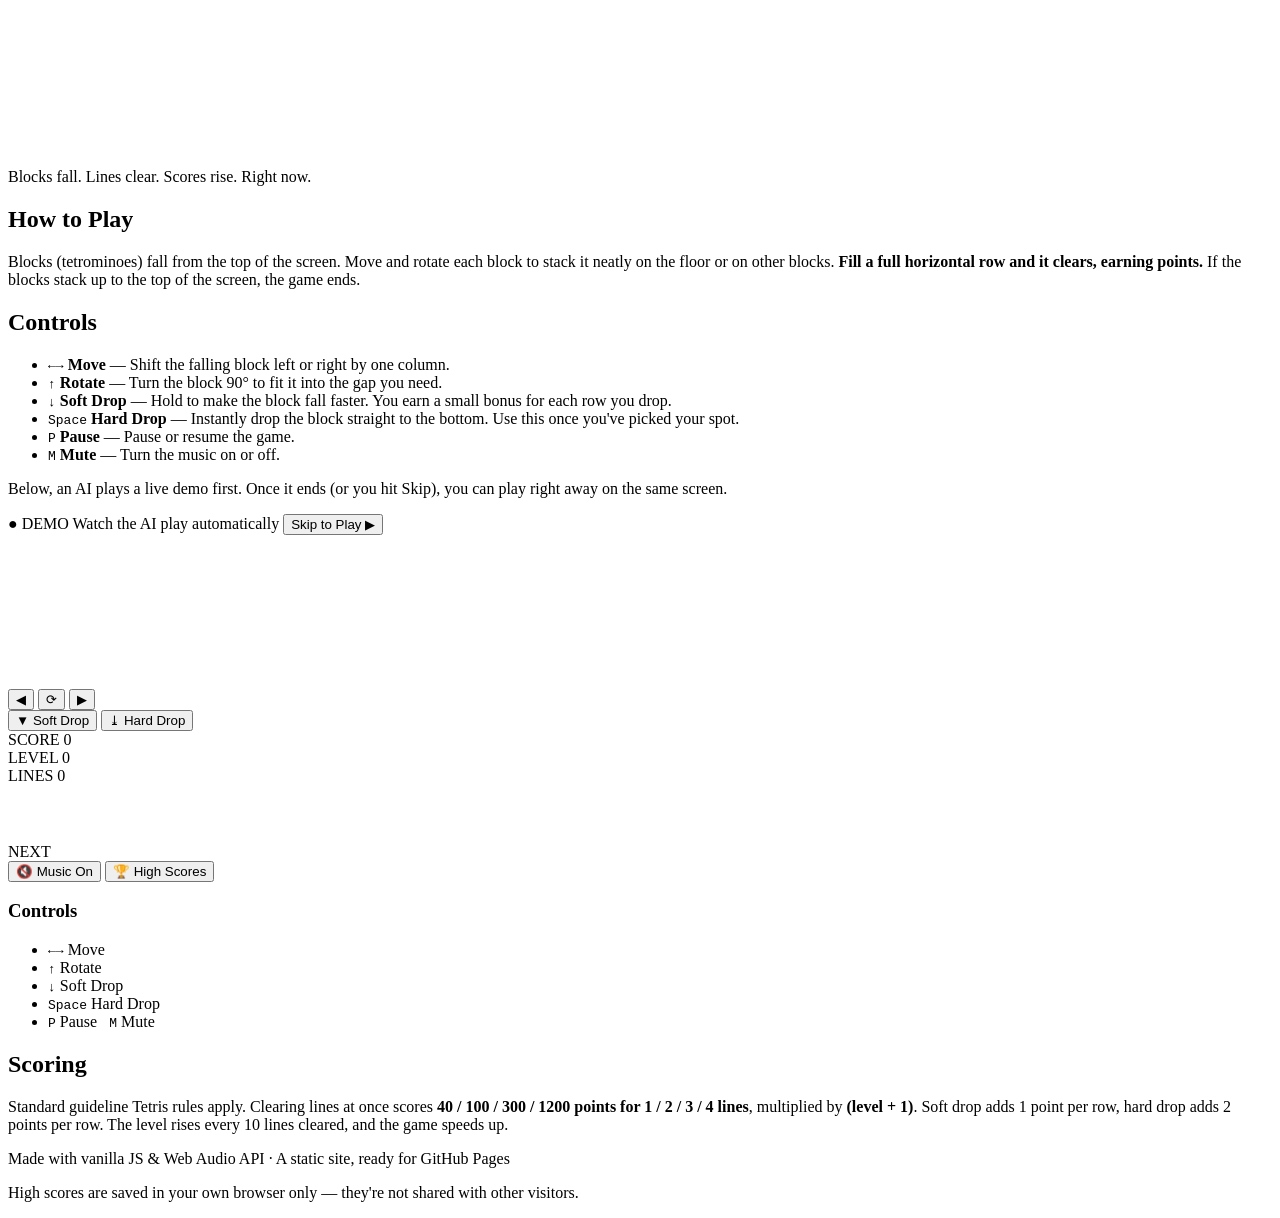
==== index.html @ 3aa7dacf "Add files via upload" ====
<!DOCTYPE html>
<html lang="en">
<head>
<meta charset="UTF-8">
<meta name="viewport" content="width=device-width, initial-scale=1.0">
<title>TETRIX — Play Tetris Instantly in Your Browser</title>
<meta name="description" content="A web Tetris game. Watch the AI demo, then play instantly.">
<link rel="preconnect" href="https://fonts.googleapis.com">
<link rel="preconnect" href="https://fonts.gstatic.com" crossorigin>
<link href="https://fonts.googleapis.com/css2?family=Press+Start+2P&family=Space+Mono:wght@400;700&display=swap" rel="stylesheet">
<link rel="stylesheet" href="css/style.css">
</head>
<body>
<div class="scanlines" aria-hidden="true"></div>

<header class="hero">
  <canvas id="logo-canvas" width="640" height="140" aria-label="TETRIX logo"></canvas>
  <p class="hero-tag">Blocks fall. Lines clear. Scores rise. Right now.</p>
</header>

<main>
  <section class="howto-section">
    <h2>How to Play</h2>
    <p>Blocks (tetrominoes) fall from the top of the screen. Move and rotate each
      block to stack it neatly on the floor or on other blocks. <strong>Fill a full
      horizontal row and it clears, earning points.</strong> If the blocks stack up
      to the top of the screen, the game ends.</p>

    <h2>Controls</h2>
    <ul class="howto-list">
      <li><kbd>←</kbd><kbd>→</kbd> <strong>Move</strong> — Shift the falling block
        left or right by one column.</li>
      <li><kbd>↑</kbd> <strong>Rotate</strong> — Turn the block 90° to fit it into
        the gap you need.</li>
      <li><kbd>↓</kbd> <strong>Soft Drop</strong> — Hold to make the block fall
        faster. You earn a small bonus for each row you drop.</li>
      <li><kbd>Space</kbd> <strong>Hard Drop</strong> — Instantly drop the block
        straight to the bottom. Use this once you've picked your spot.</li>
      <li><kbd>P</kbd> <strong>Pause</strong> — Pause or resume the game.</li>
      <li><kbd>M</kbd> <strong>Mute</strong> — Turn the music on or off.</li>
    </ul>
    <p class="howto-note">Below, an AI plays a live demo first. Once it ends
      (or you hit Skip), you can play right away on the same screen.</p>
  </section>

  <section class="stage-section">
    <div class="stage-frame">
      <div class="stage-topbar">
        <span id="stage-badge" class="badge">● DEMO</span>
        <span id="stage-caption" class="caption">Watch the AI play automatically</span>
        <button id="skip-demo-btn" class="ghost-btn">Skip to Play ▶</button>
      </div>

      <div class="stage-body">
        <div class="canvas-wrap">
          <canvas id="stage-canvas"></canvas>
          <div id="stage-overlay" class="stage-overlay" hidden></div>
        </div>

        <div class="touch-controls" id="touch-controls">
          <div class="touch-row">
            <button class="touch-btn" data-action="left" aria-label="Move left">◀</button>
            <button class="touch-btn" data-action="rotate" aria-label="Rotate">⟳</button>
            <button class="touch-btn" data-action="right" aria-label="Move right">▶</button>
          </div>
          <div class="touch-row">
            <button class="touch-btn wide" data-action="softdrop" aria-label="Soft drop">▼ Soft Drop</button>
            <button class="touch-btn wide" data-action="harddrop" aria-label="Hard drop">⤓ Hard Drop</button>
          </div>
        </div>

        <aside class="sidebar">
          <div class="stat-box">
            <span class="stat-label">SCORE</span>
            <span id="stat-score" class="stat-value">0</span>
          </div>
          <div class="stat-row">
            <div class="stat-box small">
              <span class="stat-label">LEVEL</span>
              <span id="stat-level" class="stat-value">0</span>
            </div>
            <div class="stat-box small">
              <span class="stat-label">LINES</span>
              <span id="stat-lines" class="stat-value">0</span>
            </div>
          </div>
          <div class="stat-box">
            <span class="stat-label">NEXT</span>
            <canvas id="next-canvas" width="96" height="72"></canvas>
          </div>

          <button id="bgm-toggle-btn" class="ghost-btn full">🔇 Music On</button>
          <button id="leaderboard-btn" class="ghost-btn full">🏆 High Scores</button>

          <div class="controls-guide">
            <h3>Controls</h3>
            <ul>
              <li><kbd>←</kbd><kbd>→</kbd> Move</li>
              <li><kbd>↑</kbd> Rotate</li>
              <li><kbd>↓</kbd> Soft Drop</li>
              <li><kbd>Space</kbd> Hard Drop</li>
              <li><kbd>P</kbd> Pause &nbsp; <kbd>M</kbd> Mute</li>
            </ul>
          </div>
        </aside>
      </div>

      <div id="demo-progress-track" class="progress-track">
        <div id="demo-progress-fill" class="progress-fill"></div>
      </div>
    </div>
  </section>

  <section class="about-section">
    <h2>Scoring</h2>
    <p>Standard guideline Tetris rules apply. Clearing lines at once scores
      <strong>40 / 100 / 300 / 1200 points for 1 / 2 / 3 / 4 lines</strong>,
      multiplied by <strong>(level + 1)</strong>. Soft drop adds 1 point per row,
      hard drop adds 2 points per row. The level rises every 10 lines cleared,
      and the game speeds up.</p>
  </section>
</main>

<footer>
  <p>Made with vanilla JS &amp; Web Audio API · A static site, ready for GitHub Pages</p>
  <p class="footer-note">High scores are saved in your own browser only — they're not shared with other visitors.</p>
</footer>

<div id="modal-backdrop" class="modal-backdrop" hidden>
  <div id="modal-box" class="modal-box"></div>
</div>

<script src="js/engine.js"></script>
<script src="js/render.js"></script>
<script src="js/audio.js"></script>
<script src="js/bot.js"></script>
<script src="js/leaderboard.js"></script>
<script src="js/main.js"></script>
</body>
</html>
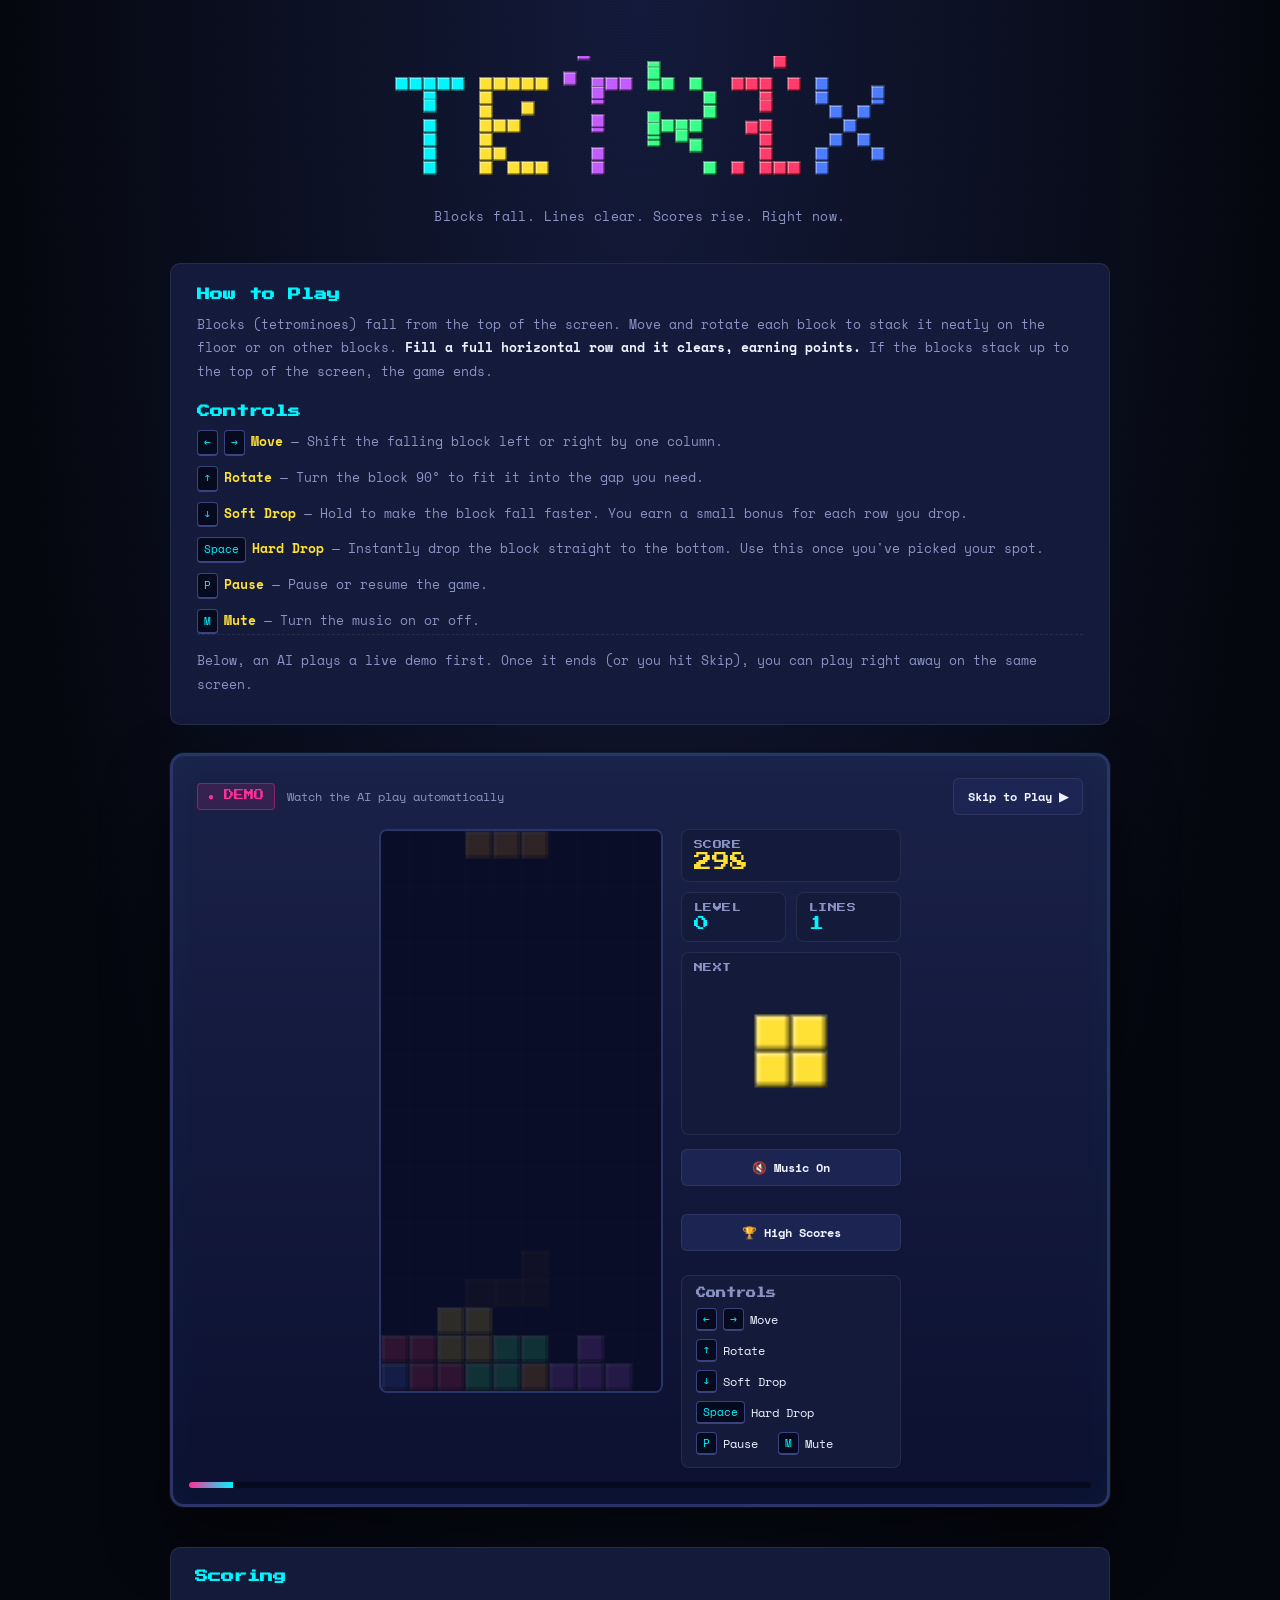
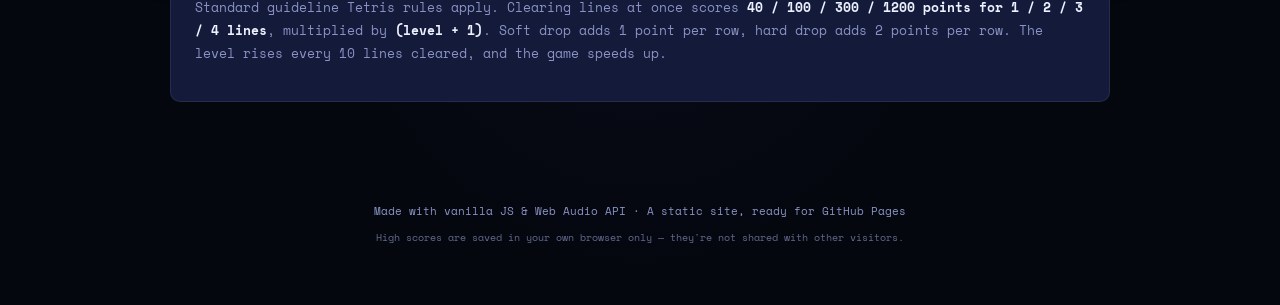
==== commit 2fdfb941: "Add files via upload" ====
--- a/index.html
+++ b/index.html
@@ -8,7 +8,423 @@
 <link rel="preconnect" href="https://fonts.googleapis.com">
 <link rel="preconnect" href="https://fonts.gstatic.com" crossorigin>
 <link href="https://fonts.googleapis.com/css2?family=Press+Start+2P&family=Space+Mono:wght@400;700&display=swap" rel="stylesheet">
-<link rel="stylesheet" href="css/style.css">
+<style>
+:root {
+  --bg-deep: #0a0e27;
+  --bg-panel: #131a3a;
+  --bg-panel-light: #1c2452;
+  --accent-cyan: #00f5ff;
+  --accent-magenta: #ff2e97;
+  --accent-yellow: #ffe135;
+  --text-main: #eef2ff;
+  --text-dim: #8a93c4;
+  --border-soft: rgba(255, 255, 255, 0.08);
+  --font-display: 'Press Start 2P', monospace;
+  --font-mono: 'Space Mono', monospace;
+}
+
+* { box-sizing: border-box; }
+
+html, body {
+  margin: 0;
+  padding: 0;
+  background: radial-gradient(ellipse at top, #131a3a 0%, #05070f 70%);
+  color: var(--text-main);
+  font-family: var(--font-mono);
+  min-height: 100vh;
+}
+
+@media (prefers-reduced-motion: reduce) {
+  * { animation-duration: 0.01ms !important; transition-duration: 0.01ms !important; }
+}
+
+/* CRT 스캔라인 오버레이 (신호 요소) */
+.scanlines {
+  position: fixed;
+  inset: 0;
+  pointer-events: none;
+  z-index: 999;
+  background: repeating-linear-gradient(
+    to bottom,
+    rgba(255, 255, 255, 0.025) 0px,
+    rgba(255, 255, 255, 0.025) 1px,
+    transparent 1px,
+    transparent 3px
+  );
+  mix-blend-mode: overlay;
+}
+
+.hero {
+  text-align: center;
+  padding: 56px 20px 24px;
+}
+
+#logo-canvas {
+  width: 100%;
+  max-width: 640px;
+  height: auto;
+  image-rendering: pixelated;
+}
+
+.hero-tag {
+  color: var(--text-dim);
+  font-size: 13px;
+  letter-spacing: 0.03em;
+  margin-top: 4px;
+}
+
+main {
+  max-width: 980px;
+  margin: 0 auto;
+  padding: 0 20px 60px;
+}
+
+.stage-frame {
+  background: linear-gradient(180deg, #1a2148, #0c1130);
+  border: 3px solid #2a3468;
+  border-radius: 14px;
+  padding: 16px;
+  box-shadow: 0 0 0 1px rgba(0, 245, 255, 0.06), 0 30px 60px rgba(0, 0, 0, 0.5), inset 0 0 40px rgba(0, 245, 255, 0.03);
+}
+
+.stage-topbar {
+  display: flex;
+  align-items: center;
+  gap: 12px;
+  flex-wrap: wrap;
+  padding: 6px 8px 14px;
+}
+
+.badge {
+  font-family: var(--font-display);
+  font-size: 10px;
+  color: var(--accent-magenta);
+  background: rgba(255, 46, 151, 0.12);
+  border: 1px solid rgba(255, 46, 151, 0.4);
+  padding: 6px 10px;
+  border-radius: 4px;
+  animation: blink 1.4s steps(2) infinite;
+}
+.badge.live {
+  color: var(--accent-cyan);
+  background: rgba(0, 245, 255, 0.12);
+  border-color: rgba(0, 245, 255, 0.5);
+}
+@keyframes blink { 50% { opacity: 0.35; } }
+
+.caption {
+  color: var(--text-dim);
+  font-size: 12px;
+  flex: 1;
+}
+
+.ghost-btn {
+  font-family: var(--font-mono);
+  font-weight: 700;
+  font-size: 12px;
+  color: var(--text-main);
+  background: var(--bg-panel-light);
+  border: 1px solid var(--border-soft);
+  border-radius: 6px;
+  padding: 9px 14px;
+  cursor: pointer;
+  transition: transform 0.12s ease, border-color 0.12s ease, background 0.12s ease;
+}
+.ghost-btn:hover { border-color: var(--accent-cyan); background: #232c5e; }
+.ghost-btn:active { transform: scale(0.97); }
+.ghost-btn:focus-visible { outline: 2px solid var(--accent-cyan); outline-offset: 2px; }
+.ghost-btn.full { width: 100%; margin: 4px 0 14px; }
+
+.stage-body {
+  display: flex;
+  gap: 18px;
+  align-items: flex-start;
+  flex-wrap: wrap;
+  justify-content: center;
+}
+
+.canvas-wrap {
+  position: relative;
+  border-radius: 8px;
+  overflow: hidden;
+  border: 2px solid #2a3468;
+  box-shadow: inset 0 0 30px rgba(0, 0, 0, 0.6);
+  line-height: 0;
+  max-width: 100%;
+}
+
+#stage-canvas {
+  display: block;
+  image-rendering: pixelated;
+  max-width: 100%;
+  height: auto;
+}
+
+.stage-overlay {
+  position: absolute;
+  inset: 0;
+  display: flex;
+  align-items: center;
+  justify-content: center;
+  background: rgba(10, 14, 39, 0.85);
+  font-family: var(--font-display);
+}
+
+.sidebar {
+  width: 220px;
+  display: flex;
+  flex-direction: column;
+  gap: 10px;
+}
+
+.stat-box {
+  background: var(--bg-panel);
+  border: 1px solid var(--border-soft);
+  border-radius: 8px;
+  padding: 10px 12px;
+  display: flex;
+  flex-direction: column;
+  gap: 4px;
+}
+.stat-row { display: flex; gap: 10px; }
+.stat-row .stat-box.small { flex: 1; }
+
+.stat-label {
+  font-family: var(--font-display);
+  font-size: 9px;
+  color: var(--text-dim);
+  letter-spacing: 0.05em;
+}
+.stat-value {
+  font-family: var(--font-display);
+  font-size: 18px;
+  color: var(--accent-yellow);
+}
+.stat-row .stat-value { font-size: 15px; color: var(--accent-cyan); }
+
+#next-canvas { display: block; margin-top: 2px; }
+
+.controls-guide {
+  background: var(--bg-panel);
+  border: 1px solid var(--border-soft);
+  border-radius: 8px;
+  padding: 12px 14px;
+}
+.controls-guide h3 {
+  font-family: var(--font-display);
+  font-size: 10px;
+  color: var(--text-dim);
+  margin: 0 0 10px;
+}
+.controls-guide ul { list-style: none; margin: 0; padding: 0; display: flex; flex-direction: column; gap: 8px; }
+.controls-guide li { font-size: 12px; color: var(--text-main); display: flex; align-items: center; gap: 6px; }
+kbd {
+  font-family: var(--font-mono);
+  font-size: 11px;
+  background: #060a1e;
+  border: 1px solid #3a4380;
+  border-bottom-width: 2px;
+  border-radius: 4px;
+  padding: 2px 6px;
+  color: var(--accent-cyan);
+}
+
+.progress-track {
+  margin-top: 14px;
+  height: 6px;
+  background: #060a1e;
+  border-radius: 999px;
+  overflow: hidden;
+}
+.progress-fill {
+  height: 100%;
+  width: 0%;
+  background: linear-gradient(90deg, var(--accent-magenta), var(--accent-cyan));
+  transition: width 0.1s linear;
+}
+
+.howto-section {
+  margin-bottom: 28px;
+  background: var(--bg-panel);
+  border: 1px solid var(--border-soft);
+  border-radius: 10px;
+  padding: 24px 26px;
+}
+.howto-section h2 {
+  font-family: var(--font-display);
+  font-size: 13px;
+  color: var(--accent-cyan);
+  margin: 0 0 12px;
+}
+.howto-section h2:not(:first-child) { margin-top: 22px; }
+.howto-section p {
+  font-size: 13px;
+  line-height: 1.8;
+  color: var(--text-dim);
+  margin: 0 0 4px;
+}
+.howto-section strong { color: var(--text-main); }
+
+.howto-list {
+  list-style: none;
+  margin: 0;
+  padding: 0;
+  display: flex;
+  flex-direction: column;
+  gap: 10px;
+}
+.howto-list li {
+  font-size: 13px;
+  line-height: 1.7;
+  color: var(--text-dim);
+  display: flex;
+  flex-wrap: wrap;
+  align-items: baseline;
+  gap: 6px;
+}
+.howto-list kbd {
+  flex-shrink: 0;
+}
+.howto-list strong {
+  color: var(--accent-yellow);
+  margin-right: 2px;
+}
+
+.howto-note {
+  margin-top: 16px;
+  padding-top: 14px;
+  border-top: 1px dashed var(--border-soft);
+  font-size: 12px;
+}
+
+/* ---------- 모바일 터치 컨트롤 ---------- */
+.touch-controls {
+  display: none;
+  flex-direction: column;
+  gap: 10px;
+  width: 100%;
+  max-width: 340px;
+  margin-top: 4px;
+  user-select: none;
+}
+.touch-row { display: flex; gap: 10px; }
+.touch-btn {
+  flex: 1;
+  font-family: var(--font-mono);
+  font-weight: 700;
+  font-size: 20px;
+  color: var(--text-main);
+  background: var(--bg-panel-light);
+  border: 1px solid var(--border-soft);
+  border-radius: 10px;
+  padding: 16px 0;
+  touch-action: manipulation;
+  -webkit-tap-highlight-color: transparent;
+}
+.touch-btn.wide { font-size: 13px; padding: 14px 4px; }
+.touch-btn:active { background: #2c3768; border-color: var(--accent-cyan); }
+
+@media (max-width: 720px), (pointer: coarse) {
+  .touch-controls { display: flex; }
+}
+
+/* ---------- 모달 (이니셜 입력 / 순위표) ---------- */
+.modal-backdrop {
+  position: fixed;
+  inset: 0;
+  z-index: 1000;
+  background: rgba(5, 7, 15, 0.78);
+  display: flex;
+  align-items: center;
+  justify-content: center;
+  padding: 20px;
+}
+.modal-backdrop[hidden] { display: none; }
+.modal-box {
+  width: 100%;
+  max-width: 380px;
+  background: linear-gradient(180deg, #1a2148, #0c1130);
+  border: 2px solid #2a3468;
+  border-radius: 14px;
+  padding: 24px;
+  box-shadow: 0 20px 60px rgba(0, 0, 0, 0.6);
+}
+.modal-box h2 {
+  font-family: var(--font-display);
+  font-size: 14px;
+  color: var(--accent-yellow);
+  margin: 0 0 14px;
+  text-align: center;
+}
+.modal-box p { font-size: 12px; color: var(--text-dim); text-align: center; margin: 0 0 16px; }
+
+.initials-input {
+  display: block;
+  width: 140px;
+  margin: 0 auto 16px;
+  font-family: var(--font-display);
+  font-size: 28px;
+  letter-spacing: 10px;
+  text-align: center;
+  text-transform: uppercase;
+  color: var(--accent-cyan);
+  background: #060a1e;
+  border: 2px solid #3a4380;
+  border-radius: 8px;
+  padding: 10px 6px 10px 16px;
+}
+.initials-input:focus { outline: none; border-color: var(--accent-cyan); }
+
+.lb-table { display: flex; flex-direction: column; gap: 6px; margin-bottom: 6px; max-height: 320px; overflow-y: auto; }
+.lb-row {
+  display: grid;
+  grid-template-columns: 32px 50px 1fr 70px;
+  align-items: center;
+  gap: 8px;
+  padding: 7px 10px;
+  background: var(--bg-panel);
+  border-radius: 6px;
+  font-size: 12px;
+}
+.lb-row--new { outline: 2px solid var(--accent-cyan); background: rgba(0, 245, 255, 0.08); }
+.lb-rank { color: var(--text-dim); text-align: center; }
+.lb-initials { font-family: var(--font-display); font-size: 11px; color: var(--accent-yellow); }
+.lb-score { color: var(--text-main); font-weight: 700; text-align: right; }
+.lb-date { color: var(--text-dim); font-size: 10px; text-align: right; }
+.lb-empty { text-align: center; color: var(--text-dim); font-size: 12px; padding: 20px 0; }
+
+.footer-note { font-size: 10px; margin-top: 6px; opacity: 0.7; }
+
+.about-section {
+
+  margin-top: 40px;
+  background: var(--bg-panel);
+  border: 1px solid var(--border-soft);
+  border-radius: 10px;
+  padding: 22px 24px;
+}
+.about-section h2 {
+  font-family: var(--font-display);
+  font-size: 13px;
+  color: var(--accent-cyan);
+  margin-top: 0;
+}
+.about-section p { font-size: 13px; line-height: 1.8; color: var(--text-dim); }
+.about-section strong { color: var(--text-main); }
+
+footer {
+  text-align: center;
+  color: var(--text-dim);
+  font-size: 11px;
+  padding: 30px 20px 50px;
+}
+
+@media (max-width: 720px) {
+  .stage-body { flex-direction: column; align-items: center; }
+  .sidebar { width: 100%; max-width: 320px; }
+}
+
+</style>
 </head>
 <body>
 <div class="scanlines" aria-hidden="true"></div>
@@ -130,11 +546,1146 @@
   <div id="modal-box" class="modal-box"></div>
 </div>
 
-<script src="js/engine.js"></script>
-<script src="js/render.js"></script>
-<script src="js/audio.js"></script>
-<script src="js/bot.js"></script>
-<script src="js/leaderboard.js"></script>
-<script src="js/main.js"></script>
+<script>
+
+/* ---- js/engine.js ---- */
+/* =========================================================
+   TETRIX - Core Engine
+   보드/블록/회전/충돌판정/라인클리어/점수 계산을 담당하는
+   순수 로직 모듈. DOM이나 캔버스에 의존하지 않는다.
+   ========================================================= */
+
+const COLS = 10;
+const ROWS = 20;
+
+// 각 테트로미노를 4x4 격자 안에서 4가지 회전 상태로 정의
+const SHAPE_DEFS = {
+  I: ["0000,1111,0000,0000", "0010,0010,0010,0010", "0000,0000,1111,0000", "0100,0100,0100,0100"],
+  O: ["0110,0110,0000,0000", "0110,0110,0000,0000", "0110,0110,0000,0000", "0110,0110,0000,0000"],
+  T: ["0100,1110,0000,0000", "0100,0110,0100,0000", "0000,1110,0100,0000", "0100,1100,0100,0000"],
+  S: ["0110,1100,0000,0000", "0100,0110,0010,0000", "0000,0110,1100,0000", "1000,1100,0100,0000"],
+  Z: ["1100,0110,0000,0000", "0010,0110,0100,0000", "0000,1100,0110,0000", "0100,1100,1000,0000"],
+  J: ["1000,1110,0000,0000", "0110,0100,0100,0000", "0000,1110,0010,0000", "0100,0100,1100,0000"],
+  L: ["0010,1110,0000,0000", "0100,0100,0110,0000", "0000,1110,1000,0000", "1100,0100,0100,0000"]
+};
+
+const COLORS = {
+  I: "#00f5ff",
+  O: "#ffe135",
+  T: "#c15dff",
+  S: "#39ff88",
+  Z: "#ff3b6b",
+  J: "#4d7bff",
+  L: "#ff9f1c"
+};
+
+const PIECE_KEYS = Object.keys(SHAPE_DEFS);
+
+function parseShape(str) {
+  return str.split(",").map(row => row.split("").map(Number));
+}
+
+// 미리 파싱해둔 회전 테이블: SHAPES[type][rotation] -> [[x,y],...]
+const SHAPES = {};
+for (const key of PIECE_KEYS) {
+  SHAPES[key] = SHAPE_DEFS[key].map(rowStr => {
+    const grid = parseShape(rowStr);
+    const cells = [];
+    for (let y = 0; y < 4; y++) {
+      for (let x = 0; x < 4; x++) {
+        if (grid[y][x]) cells.push([x, y]);
+      }
+    }
+    return cells;
+  });
+}
+
+// 클래식 가이드라인 점수표 (레벨 보정 전 기본값)
+const LINE_SCORE = [0, 40, 100, 300, 1200];
+
+function randomBag() {
+  const bag = [...PIECE_KEYS];
+  for (let i = bag.length - 1; i > 0; i--) {
+    const j = Math.floor(Math.random() * (i + 1));
+    [bag[i], bag[j]] = [bag[j], bag[i]];
+  }
+  return bag;
+}
+
+class Piece {
+  constructor(type) {
+    this.type = type;
+    this.rotation = 0;
+    this.x = 3;
+    this.y = -1;
+  }
+  cells(rotation = this.rotation) {
+    return SHAPES[this.type][rotation];
+  }
+}
+
+class Board {
+  constructor() {
+    this.grid = Array.from({ length: ROWS }, () => Array(COLS).fill(null));
+    this.bag = randomBag();
+    this.nextBag = randomBag();
+    this.current = null;
+    this.score = 0;
+    this.lines = 0;
+    this.level = 0;
+    this.gameOver = false;
+    this.spawnNext();
+  }
+
+  takeFromBag() {
+    if (this.bag.length === 0) {
+      this.bag = this.nextBag;
+      this.nextBag = randomBag();
+    }
+    return this.bag.shift();
+  }
+
+  spawnNext() {
+    const type = this.takeFromBag();
+    this.current = new Piece(type);
+    this.peekType = this.bag[0] || this.nextBag[0];
+    if (this.collides(this.current, 0, 0, this.current.rotation)) {
+      this.gameOver = true;
+    }
+  }
+
+  collides(piece, dx, dy, rotation) {
+    const cells = piece.cells(rotation);
+    for (const [cx, cy] of cells) {
+      const x = piece.x + cx + dx;
+      const y = piece.y + cy + dy;
+      if (x < 0 || x >= COLS || y >= ROWS) return true;
+      if (y >= 0 && this.grid[y][x]) return true;
+    }
+    return false;
+  }
+
+  move(dx, dy) {
+    if (!this.current || this.gameOver) return false;
+    if (!this.collides(this.current, dx, dy, this.current.rotation)) {
+      this.current.x += dx;
+      this.current.y += dy;
+      return true;
+    }
+    return false;
+  }
+
+  rotate(dir = 1) {
+    if (!this.current || this.gameOver) return false;
+    const p = this.current;
+    const newRotation = (p.rotation + dir + 4) % 4;
+    // 간단한 wall-kick: 0, -1, 1, -2, 2 순서로 시도
+    const kicks = [0, -1, 1, -2, 2];
+    for (const k of kicks) {
+      if (!this.collides(p, k, 0, newRotation)) {
+        p.x += k;
+        p.rotation = newRotation;
+        return true;
+      }
+    }
+    return false;
+  }
+
+  hardDrop() {
+    if (!this.current || this.gameOver) return 0;
+    let dist = 0;
+    while (!this.collides(this.current, 0, 1, this.current.rotation)) {
+      this.current.y += 1;
+      dist++;
+    }
+    this.score += dist * 2; // 하드드롭 1칸당 2점 (가이드라인 규칙)
+    this.lock();
+    return dist;
+  }
+
+  softDropStep() {
+    if (this.move(0, 1)) {
+      this.score += 1; // 소프트드롭 1칸당 1점
+      return true;
+    }
+    return false;
+  }
+
+  ghostY() {
+    if (!this.current) return 0;
+    let y = this.current.y;
+    while (!this.collides(this.current, 0, y - this.current.y + 1, this.current.rotation)) {
+      y++;
+    }
+    return y;
+  }
+
+  lock() {
+    const p = this.current;
+    if (!p) return;
+    for (const [cx, cy] of p.cells()) {
+      const x = p.x + cx;
+      const y = p.y + cy;
+      if (y >= 0) this.grid[y][x] = p.type;
+    }
+    const cleared = this.clearLines();
+    if (!this.gameOver) this.spawnNext();
+    return cleared;
+  }
+
+  clearLines() {
+    let cleared = 0;
+    for (let y = ROWS - 1; y >= 0; y--) {
+      if (this.grid[y].every(cell => cell !== null)) {
+        this.grid.splice(y, 1);
+        this.grid.unshift(Array(COLS).fill(null));
+        cleared++;
+        y++; // 같은 인덱스 재검사
+      }
+    }
+    if (cleared > 0) {
+      this.score += LINE_SCORE[cleared] * (this.level + 1);
+      this.lines += cleared;
+      this.level = Math.floor(this.lines / 10);
+    }
+    return cleared;
+  }
+
+  dropIntervalMs() {
+    // 레벨이 오를수록 빨라짐 (하한 100ms)
+    return Math.max(1000 - this.level * 75, 100);
+  }
+}
+
+window.TetrixEngine = { COLS, ROWS, COLORS, PIECE_KEYS, Board, Piece };
+
+
+/* ---- js/render.js ---- */
+/* =========================================================
+   TETRIX - Renderer
+   Board 상태를 canvas 2D에 그리는 함수 모음
+   ========================================================= */
+
+function drawBlock(ctx, px, py, size, color, alpha = 1) {
+  ctx.save();
+  ctx.globalAlpha = alpha;
+  // 본체
+  ctx.fillStyle = color;
+  ctx.fillRect(px, py, size, size);
+  // 픽셀 베벨(입체) 효과
+  ctx.fillStyle = "rgba(255,255,255,0.35)";
+  ctx.fillRect(px, py, size, Math.max(2, size * 0.14));
+  ctx.fillRect(px, py, Math.max(2, size * 0.14), size);
+  ctx.fillStyle = "rgba(0,0,0,0.35)";
+  ctx.fillRect(px, py + size - Math.max(2, size * 0.14), size, Math.max(2, size * 0.14));
+  ctx.fillRect(px + size - Math.max(2, size * 0.14), py, Math.max(2, size * 0.14), size);
+  ctx.strokeStyle = "rgba(0,0,0,0.45)";
+  ctx.lineWidth = 1;
+  ctx.strokeRect(px + 0.5, py + 0.5, size - 1, size - 1);
+  ctx.restore();
+}
+
+function drawBoard(ctx, board, cellSize, opts = {}) {
+  const { COLS, ROWS, COLORS } = window.TetrixEngine;
+  const w = COLS * cellSize;
+  const h = ROWS * cellSize;
+
+  // 배경
+  ctx.fillStyle = "#0a0e27";
+  ctx.fillRect(0, 0, w, h);
+
+  // 그리드 라인
+  ctx.strokeStyle = "rgba(255,255,255,0.05)";
+  ctx.lineWidth = 1;
+  for (let x = 0; x <= COLS; x++) {
+    ctx.beginPath();
+    ctx.moveTo(x * cellSize, 0);
+    ctx.lineTo(x * cellSize, h);
+    ctx.stroke();
+  }
+  for (let y = 0; y <= ROWS; y++) {
+    ctx.beginPath();
+    ctx.moveTo(0, y * cellSize);
+    ctx.lineTo(w, y * cellSize);
+    ctx.stroke();
+  }
+
+  // 고정된 블록
+  for (let y = 0; y < ROWS; y++) {
+    for (let x = 0; x < COLS; x++) {
+      const cell = board.grid[y][x];
+      if (cell) drawBlock(ctx, x * cellSize, y * cellSize, cellSize, COLORS[cell]);
+    }
+  }
+
+  // 고스트 피스
+  if (board.current && !board.gameOver && opts.showGhost !== false) {
+    const gy = board.ghostY();
+    for (const [cx, cy] of board.current.cells()) {
+      const x = board.current.x + cx;
+      const y = gy + cy;
+      if (y >= 0) drawBlock(ctx, x * cellSize, y * cellSize, cellSize, COLORS[board.current.type], 0.18);
+    }
+  }
+
+  // 현재 낙하 중인 피스
+  if (board.current && !board.gameOver) {
+    for (const [cx, cy] of board.current.cells()) {
+      const x = board.current.x + cx;
+      const y = board.current.y + cy;
+      if (y >= 0) drawBlock(ctx, x * cellSize, y * cellSize, cellSize, COLORS[board.current.type]);
+    }
+  }
+}
+
+function drawNextPreview(ctx, type, cellSize = 18) {
+  const { COLORS, PIECE_KEYS } = window.TetrixEngine;
+  ctx.clearRect(0, 0, ctx.canvas.width, ctx.canvas.height);
+  if (!type) return;
+  const shape = window.TetrixEngine.Board ? null : null;
+  // 4x4 셀 중 실제 채워진 셀만 그리기 (SHAPES 접근을 위해 임시 Piece 사용)
+  const engine = window.TetrixEngine;
+  const tmp = new engine.Piece(type);
+  const cells = tmp.cells(0);
+  const minX = Math.min(...cells.map(c => c[0]));
+  const maxX = Math.max(...cells.map(c => c[0]));
+  const minY = Math.min(...cells.map(c => c[1]));
+  const maxY = Math.max(...cells.map(c => c[1]));
+  const w = (maxX - minX + 1) * cellSize;
+  const h = (maxY - minY + 1) * cellSize;
+  const offX = (ctx.canvas.width - w) / 2;
+  const offY = (ctx.canvas.height - h) / 2;
+  for (const [cx, cy] of cells) {
+    drawBlock(ctx, offX + (cx - minX) * cellSize, offY + (cy - minY) * cellSize, cellSize, COLORS[type]);
+  }
+}
+
+window.TetrixRender = { drawBlock, drawBoard, drawNextPreview };
+
+
+/* ---- js/audio.js ---- */
+/* =========================================================
+   TETRIX - Chiptune Audio Engine
+   외부 음원 파일 없이 Web Audio API 오실레이터로
+   배경음악과 효과음을 실시간 합성한다.
+   ========================================================= */
+
+const NOTE_FREQ = {
+  "C3": 130.81, "D3": 146.83, "E3": 164.81, "F3": 174.61, "G3": 196.00, "A3": 220.00, "B3": 246.94,
+  "C4": 261.63, "D4": 293.66, "E4": 329.63, "F4": 349.23, "G4": 392.00, "A4": 440.00, "B4": 493.88,
+  "C5": 523.25, "D5": 587.33, "E5": 659.25, "F5": 698.46, "G5": 783.99, "A5": 880.00, "B5": 987.77,
+  "C6": 1046.50, "REST": 0
+};
+
+// A마이너 기반의 8비트풍 오리지널 루프 멜로디 (2마디 x 2 = 총 32스텝)
+const MELODY = [
+  "A4", "REST", "C5", "B4", "A4", "REST", "E4", "REST",
+  "A4", "REST", "C5", "D5", "E5", "REST", "D5", "C5",
+  "B4", "REST", "D5", "C5", "B4", "REST", "G4", "REST",
+  "A4", "B4", "C5", "REST", "A4", "REST", "REST", "REST"
+];
+const BASS = [
+  "A3", "A3", "REST", "A3", "F3", "F3", "REST", "F3",
+  "A3", "A3", "REST", "A3", "E3", "E3", "REST", "E3",
+  "D3", "D3", "REST", "D3", "G3", "G3", "REST", "G3",
+  "A3", "A3", "REST", "A3", "E3", "E3", "REST", "REST"
+];
+
+class ChiptuneAudio {
+  constructor() {
+    this.ctx = null;
+    this.masterGain = null;
+    this.musicGain = null;
+    this.sfxGain = null;
+    this.playing = false;
+    this.stepIndex = 0;
+    this.stepMs = 165;
+    this.timer = null;
+    this.muted = false;
+  }
+
+  ensureContext() {
+    if (!this.ctx) {
+      this.ctx = new (window.AudioContext || window.webkitAudioContext)();
+      this.masterGain = this.ctx.createGain();
+      this.masterGain.gain.value = 0.5;
+      this.masterGain.connect(this.ctx.destination);
+
+      this.musicGain = this.ctx.createGain();
+      this.musicGain.gain.value = 0.22;
+      this.musicGain.connect(this.masterGain);
+
+      this.sfxGain = this.ctx.createGain();
+      this.sfxGain.gain.value = 0.35;
+      this.sfxGain.connect(this.masterGain);
+    }
+    if (this.ctx.state === "suspended") this.ctx.resume();
+  }
+
+  tone(freq, duration, type, gainNode, startOffset = 0, peak = 0.5) {
+    if (!freq) return;
+    const t0 = this.ctx.currentTime + startOffset;
+    const osc = this.ctx.createOscillator();
+    const g = this.ctx.createGain();
+    osc.type = type;
+    osc.frequency.setValueAtTime(freq, t0);
+    g.gain.setValueAtTime(0, t0);
+    g.gain.linearRampToValueAtTime(peak, t0 + 0.015);
+    g.gain.exponentialRampToValueAtTime(0.001, t0 + duration);
+    osc.connect(g);
+    g.connect(gainNode);
+    osc.start(t0);
+    osc.stop(t0 + duration + 0.02);
+  }
+
+  startMusic() {
+    this.ensureContext();
+    if (this.playing) return;
+    this.playing = true;
+    const step = () => {
+      if (!this.playing) return;
+      const note = MELODY[this.stepIndex % MELODY.length];
+      const bass = BASS[this.stepIndex % BASS.length];
+      this.tone(NOTE_FREQ[note], 0.18, "square", this.musicGain, 0, 0.35);
+      this.tone(NOTE_FREQ[bass], 0.22, "triangle", this.musicGain, 0, 0.4);
+      this.stepIndex++;
+      this.timer = setTimeout(step, this.stepMs);
+    };
+    step();
+  }
+
+  stopMusic() {
+    this.playing = false;
+    if (this.timer) clearTimeout(this.timer);
+  }
+
+  toggleMute() {
+    this.muted = !this.muted;
+    if (this.masterGain) this.masterGain.gain.value = this.muted ? 0 : 0.5;
+    return this.muted;
+  }
+
+  sfxMove() { this.ensureContext(); this.tone(220, 0.05, "square", this.sfxGain, 0, 0.2); }
+  sfxRotate() { this.ensureContext(); this.tone(440, 0.06, "square", this.sfxGain, 0, 0.25); }
+  sfxLock() { this.ensureContext(); this.tone(140, 0.08, "square", this.sfxGain, 0, 0.3); }
+  sfxDrop() { this.ensureContext(); this.tone(90, 0.1, "sawtooth", this.sfxGain, 0, 0.25); }
+  sfxLevelUp() {
+    this.ensureContext();
+    [523.25, 659.25, 783.99, 1046.5].forEach((f, i) => this.tone(f, 0.15, "square", this.sfxGain, i * 0.09, 0.3));
+  }
+  sfxLineClear(count) {
+    this.ensureContext();
+    const base = 440;
+    for (let i = 0; i < count; i++) {
+      this.tone(base + i * 120, 0.12, "square", this.sfxGain, i * 0.06, 0.35);
+    }
+  }
+  sfxGameOver() {
+    this.ensureContext();
+    [392, 349.23, 293.66, 220].forEach((f, i) => this.tone(f, 0.35, "triangle", this.sfxGain, i * 0.18, 0.35));
+  }
+}
+
+window.TetrixAudio = new ChiptuneAudio();
+
+
+/* ---- js/bot.js ---- */
+/* =========================================================
+   TETRIX - Demo Bot
+   실제 영상 대신, 휴리스틱 AI가 보드를 분석해 최적의 위치를
+   찾아 스스로 플레이하는 모습을 보여주는 "라이브 데모" 엔진.
+   ========================================================= */
+
+const W_HEIGHT = -0.510066;
+const W_LINES = 0.760666;
+const W_HOLES = -0.35663;
+const W_BUMPY = -0.184483;
+
+function cloneGridWith(board, piece) {
+  const { ROWS, COLS } = window.TetrixEngine;
+  const grid = board.grid.map(row => row.slice());
+  for (const [cx, cy] of piece.cells()) {
+    const x = piece.x + cx;
+    const y = piece.y + cy;
+    if (y >= 0 && y < ROWS && x >= 0 && x < COLS) grid[y][x] = piece.type;
+  }
+  return grid;
+}
+
+function evaluateGrid(grid) {
+  const { ROWS, COLS } = window.TetrixEngine;
+  const heights = Array(COLS).fill(0);
+  for (let x = 0; x < COLS; x++) {
+    for (let y = 0; y < ROWS; y++) {
+      if (grid[y][x]) { heights[x] = ROWS - y; break; }
+    }
+  }
+  let holes = 0;
+  for (let x = 0; x < COLS; x++) {
+    let seenBlock = false;
+    for (let y = 0; y < ROWS; y++) {
+      if (grid[y][x]) seenBlock = true;
+      else if (seenBlock) holes++;
+    }
+  }
+  let bumpiness = 0;
+  for (let x = 0; x < COLS - 1; x++) bumpiness += Math.abs(heights[x] - heights[x + 1]);
+  const aggHeight = heights.reduce((a, b) => a + b, 0);
+  let linesCleared = 0;
+  for (let y = 0; y < ROWS; y++) if (grid[y].every(c => c)) linesCleared++;
+  return { aggHeight, holes, bumpiness, linesCleared };
+}
+
+// 특정 회전/열에 대해 낙하 시뮬레이션 후 점수 산출
+function simulatePlacement(board, type, rotation, targetX) {
+  const { Piece } = window.TetrixEngine;
+  const p = new Piece(type);
+  p.rotation = rotation;
+  p.x = targetX;
+  p.y = -2;
+  if (board.collides(p, 0, 0, rotation)) return null;
+  while (!board.collides(p, 0, 1, rotation)) p.y++;
+  const grid = cloneGridWith(board, p);
+  const { aggHeight, holes, bumpiness, linesCleared } = evaluateGrid(grid);
+  const score = W_HEIGHT * aggHeight + W_LINES * linesCleared + W_HOLES * holes + W_BUMPY * bumpiness;
+  return { rotation, x: targetX, score };
+}
+
+function findBestPlacement(board) {
+  const { COLS } = window.TetrixEngine;
+  const type = board.current.type;
+  let best = null;
+  for (let rotation = 0; rotation < 4; rotation++) {
+    for (let x = -2; x < COLS + 2; x++) {
+      const result = simulatePlacement(board, type, rotation, x);
+      if (result && (!best || result.score > best.score)) best = result;
+    }
+    if (type === "O") break; // O는 회전해도 동일하므로 1회만
+  }
+  return best;
+}
+
+class DemoBot {
+  constructor(board) {
+    this.board = board;
+    this.plan = null; // { rotation, x }
+    this.planned = false;
+  }
+
+  // 매 tick마다 한 번씩 호출. 계획을 세우고 한 단계씩 실행한다.
+  step() {
+    const board = this.board;
+    if (board.gameOver) return { locked: false };
+    if (!this.planned) {
+      this.plan = findBestPlacement(board);
+      this.planned = true;
+    }
+    if (!this.plan) {
+      // 배치할 곳이 없으면 그냥 떨어뜨림
+      const cleared = board.hardDrop();
+      this.planned = false;
+      return { locked: true, cleared };
+    }
+    const p = board.current;
+    if (p.rotation !== this.plan.rotation) {
+      board.rotate(1);
+      return { locked: false, action: "rotate" };
+    }
+    if (p.x < this.plan.x) {
+      board.move(1, 0);
+      return { locked: false, action: "move" };
+    }
+    if (p.x > this.plan.x) {
+      board.move(-1, 0);
+      return { locked: false, action: "move" };
+    }
+    // 목표 위치 도달 -> 하드드롭
+    const cleared = board.hardDrop();
+    this.planned = false;
+    return { locked: true, cleared };
+  }
+}
+
+window.TetrixBot = { DemoBot, findBestPlacement };
+
+
+/* ---- js/leaderboard.js ---- */
+/* =========================================================
+   TETRIX - Leaderboard
+   방문자의 브라우저에 최고 점수 10개를 저장한다 (서버 없음).
+   localStorage를 쓸 수 없는 환경(예: 미리보기 샌드박스)에서는
+   자동으로 메모리 저장으로 대체되어 오류 없이 동작한다.
+   ========================================================= */
+
+const LB_KEY = "tetrix_highscores_v1";
+const MAX_ENTRIES = 10;
+
+function safeGet(key) {
+  try {
+    const raw = localStorage.getItem(key);
+    return raw ? JSON.parse(raw) : null;
+  } catch (e) {
+    return (window.__tetrixMemoryStore && window.__tetrixMemoryStore[key]) || null;
+  }
+}
+
+function safeSet(key, value) {
+  try {
+    localStorage.setItem(key, JSON.stringify(value));
+  } catch (e) {
+    window.__tetrixMemoryStore = window.__tetrixMemoryStore || {};
+    window.__tetrixMemoryStore[key] = value;
+  }
+}
+
+function getScores() {
+  return safeGet(LB_KEY) || [];
+}
+
+function qualifies(score) {
+  if (!score || score <= 0) return false;
+  const scores = getScores();
+  if (scores.length < MAX_ENTRIES) return true;
+  return score > scores[scores.length - 1].score;
+}
+
+function addScore(initials, score) {
+  const clean = (initials || "").replace(/[^a-zA-Z0-9]/g, "").slice(0, 3).toUpperCase() || "AAA";
+  const scores = getScores();
+  scores.push({ initials: clean, score, date: new Date().toISOString().slice(0, 10) });
+  scores.sort((a, b) => b.score - a.score);
+  const trimmed = scores.slice(0, MAX_ENTRIES);
+  safeSet(LB_KEY, trimmed);
+  return trimmed;
+}
+
+function renderRows(scores, highlightIndex = -1) {
+  if (scores.length === 0) {
+    return `<p class="lb-empty">No scores yet — be the first!</p>`;
+  }
+  return `<div class="lb-table">${scores
+    .map((entry, i) => {
+      const rank = i + 1;
+      const medal = rank === 1 ? "🥇" : rank === 2 ? "🥈" : rank === 3 ? "🥉" : rank;
+      const hl = i === highlightIndex ? " lb-row--new" : "";
+      return `<div class="lb-row${hl}">
+        <span class="lb-rank">${medal}</span>
+        <span class="lb-initials">${entry.initials}</span>
+        <span class="lb-score">${entry.score.toLocaleString()}</span>
+        <span class="lb-date">${entry.date}</span>
+      </div>`;
+    })
+    .join("")}</div>`;
+}
+
+window.TetrixLeaderboard = { getScores, qualifies, addScore, renderRows, MAX_ENTRIES };
+
+
+/* ---- js/main.js ---- */
+/* =========================================================
+   TETRIX - Main Orchestration
+   1) Falling pixel-block logo intro
+   2) AI demo (auto-play, stands in for a video)
+   3) Right when the demo ends, switch to real play on the spot
+   4) Keyboard + touch controls, score/level/next UI updates
+   5) High-score leaderboard (initials entry, stored per-browser)
+   ========================================================= */
+
+(function () {
+  const { Board, COLORS, COLS, ROWS } = window.TetrixEngine;
+  const { drawBoard, drawBlock, drawNextPreview } = window.TetrixRender;
+  const { DemoBot } = window.TetrixBot;
+  const audio = window.TetrixAudio;
+  const LB = window.TetrixLeaderboard;
+
+  const CELL = 28;
+
+  /* ---------- 1. Pixel logo intro ---------- */
+  const FONT = {
+    T: ["11111", "00100", "00100", "00100", "00100", "00100", "00100"],
+    E: ["11111", "10000", "10000", "11110", "10000", "10000", "11111"],
+    R: ["11110", "10001", "10001", "11110", "10100", "10010", "10001"],
+    I: ["11111", "00100", "00100", "00100", "00100", "00100", "11111"],
+    X: ["10001", "10001", "01010", "00100", "01010", "10001", "10001"]
+  };
+  const WORD = ["T", "E", "T", "R", "I", "X"];
+  const PALETTE = [COLORS.I, COLORS.O, COLORS.T, COLORS.S, COLORS.Z, COLORS.J, COLORS.L];
+
+  function initLogo() {
+    const canvas = document.getElementById("logo-canvas");
+    const ctx = canvas.getContext("2d");
+    const px = Math.min(14, Math.floor(canvas.width / (WORD.length * 6 + 4)));
+    const gapCols = 1;
+    let totalCols = 0;
+    WORD.forEach(ch => (totalCols += FONT[ch][0].length + gapCols));
+    totalCols -= gapCols;
+    const startX = (canvas.width - totalCols * px) / 2;
+    const startY = (canvas.height - 7 * px) / 2;
+
+    const blocks = [];
+    let colorIdx = 0;
+    let colOffset = 0;
+    WORD.forEach(ch => {
+      const rows = FONT[ch];
+      for (let y = 0; y < rows.length; y++) {
+        for (let x = 0; x < rows[y].length; x++) {
+          if (rows[y][x] === "1") {
+            blocks.push({
+              finalX: startX + (colOffset + x) * px,
+              finalY: startY + y * px,
+              y: -px * (8 - y) - Math.random() * 220,
+              color: PALETTE[colorIdx % PALETTE.length],
+              landed: false,
+              delay: (colOffset + x) * 14 + Math.random() * 60,
+              vy: 0
+            });
+          }
+        }
+      }
+      colorIdx++;
+      colOffset += rows[0].length + gapCols;
+    });
+
+    let start = null;
+    function frame(ts) {
+      if (!start) start = ts;
+      const elapsed = ts - start;
+      ctx.clearRect(0, 0, canvas.width, canvas.height);
+      let allLanded = true;
+      for (const b of blocks) {
+        if (elapsed < b.delay) {
+          allLanded = false;
+        } else if (!b.landed) {
+          b.vy += 1.6; // gravity acceleration
+          b.y += b.vy;
+          if (b.y >= b.finalY) {
+            b.y = b.finalY;
+            b.landed = true;
+          } else {
+            allLanded = false;
+          }
+        }
+        drawBlock(ctx, b.finalX, b.y, px, b.color);
+      }
+      if (!allLanded) requestAnimationFrame(frame);
+    }
+    requestAnimationFrame(frame);
+  }
+
+  /* ---------- 2. Demo (AI auto-play) ---------- */
+  const stageCanvas = document.getElementById("stage-canvas");
+  const stageCtx = stageCanvas.getContext("2d");
+  stageCanvas.width = COLS * CELL;
+  stageCanvas.height = ROWS * CELL;
+
+  const nextCanvas = document.getElementById("next-canvas");
+  const nextCtx = nextCanvas.getContext("2d");
+
+  const scoreEl = document.getElementById("stat-score");
+  const levelEl = document.getElementById("stat-level");
+  const linesEl = document.getElementById("stat-lines");
+  const badgeEl = document.getElementById("stage-badge");
+  const progressFill = document.getElementById("demo-progress-fill");
+  const skipBtn = document.getElementById("skip-demo-btn");
+  const bgmBtn = document.getElementById("bgm-toggle-btn");
+  const leaderboardBtn = document.getElementById("leaderboard-btn");
+  const modalBackdrop = document.getElementById("modal-backdrop");
+  const modalBox = document.getElementById("modal-box");
+
+  const DEMO_DURATION_MS = 42000;
+  let demoBoard = new Board();
+  let bot = new DemoBot(demoBoard);
+  let demoStart = null;
+  let demoRunning = true;
+  let demoRAF = null;
+  let demoAcc = 0;
+  let demoLastTs = null;
+  const DEMO_STEP_MS = 95;
+
+  function updateStats(board) {
+    scoreEl.textContent = board.score.toLocaleString();
+    levelEl.textContent = board.level;
+    linesEl.textContent = board.lines;
+    drawNextPreview(nextCtx, board.peekType);
+  }
+
+  function demoLoop(ts) {
+    if (!demoRunning) return;
+    if (demoStart === null) demoStart = ts;
+    if (demoLastTs === null) demoLastTs = ts;
+    const dt = ts - demoLastTs;
+    demoLastTs = ts;
+    demoAcc += dt;
+
+    while (demoAcc >= DEMO_STEP_MS) {
+      const result = bot.step();
+      if (result.locked) {
+        audio.sfxDrop();
+        if (result.cleared) audio.sfxLineClear(result.cleared);
+        if (demoBoard.gameOver) {
+          demoBoard = new Board();
+          bot = new DemoBot(demoBoard);
+        }
+      }
+      demoAcc -= DEMO_STEP_MS;
+    }
+
+    drawBoard(stageCtx, demoBoard, CELL);
+    updateStats(demoBoard);
+
+    const elapsed = ts - demoStart;
+    const pct = Math.min(100, (elapsed / DEMO_DURATION_MS) * 100);
+    progressFill.style.width = pct + "%";
+
+    if (elapsed >= DEMO_DURATION_MS) {
+      endDemo();
+      return;
+    }
+    demoRAF = requestAnimationFrame(demoLoop);
+  }
+
+  function endDemo() {
+    if (!demoRunning) return;
+    demoRunning = false;
+    if (demoRAF) cancelAnimationFrame(demoRAF);
+    badgeEl.textContent = "● LIVE";
+    badgeEl.classList.add("live");
+    skipBtn.style.display = "none";
+    document.getElementById("demo-progress-track").style.display = "none";
+    document.getElementById("stage-caption").textContent = "Your turn — play now!";
+    startGame();
+  }
+
+  skipBtn.addEventListener("click", endDemo);
+
+  /* ---------- 3. Real game ---------- */
+  let game = null;
+  let gameRunning = false;
+  let gameAcc = 0;
+  let gameLastTs = null;
+  let softDropping = false;
+  let paused = false;
+  let modalOpen = false;
+  let scoreHandledForThisGame = false;
+
+  function startGame() {
+    game = new Board();
+    gameRunning = true;
+    gameAcc = 0;
+    gameLastTs = null;
+    softDropping = false;
+    paused = false;
+    scoreHandledForThisGame = false;
+    updateStats(game);
+    requestAnimationFrame(gameLoop);
+  }
+
+  function gameLoop(ts) {
+    if (!gameRunning) return;
+    if (gameLastTs === null) gameLastTs = ts;
+    const dt = ts - gameLastTs;
+    gameLastTs = ts;
+
+    if (!paused && !modalOpen && !game.gameOver) {
+      gameAcc += dt;
+      const interval = softDropping ? Math.min(50, game.dropIntervalMs()) : game.dropIntervalMs();
+      while (gameAcc >= interval) {
+        gameAcc -= interval;
+        const prevLevel = game.level;
+        if (softDropping) {
+          const moved = game.softDropStep();
+          if (!moved) {
+            const cleared = game.lock();
+            handleLockEffects(cleared, prevLevel);
+          }
+        } else {
+          if (!game.move(0, 1)) {
+            const cleared = game.lock();
+            handleLockEffects(cleared, prevLevel);
+          }
+        }
+      }
+    }
+
+    drawBoard(stageCtx, game, CELL);
+    updateStats(game);
+
+    if (game.gameOver) {
+      drawGameOver();
+      if (!scoreHandledForThisGame) {
+        scoreHandledForThisGame = true;
+        audio.sfxGameOver();
+        handleGameOverScore();
+      }
+      return;
+    }
+    requestAnimationFrame(gameLoop);
+  }
+
+  function handleLockEffects(cleared, prevLevel) {
+    audio.sfxLock();
+    if (cleared) {
+      audio.sfxLineClear(cleared);
+      if (game.level > prevLevel) audio.sfxLevelUp();
+    }
+  }
+
+  function drawGameOver() {
+    stageCtx.save();
+    stageCtx.fillStyle = "rgba(10,14,39,0.82)";
+    stageCtx.fillRect(0, 0, stageCanvas.width, stageCanvas.height);
+    stageCtx.fillStyle = "#ff3b6b";
+    stageCtx.font = "bold 22px 'Press Start 2P', monospace";
+    stageCtx.textAlign = "center";
+    stageCtx.fillText("GAME OVER", stageCanvas.width / 2, stageCanvas.height / 2 - 10);
+    stageCtx.fillStyle = "#eef2ff";
+    stageCtx.font = "12px 'Space Mono', monospace";
+    stageCtx.fillText("Press Enter or tap to restart", stageCanvas.width / 2, stageCanvas.height / 2 + 24);
+    stageCtx.restore();
+  }
+
+  function restartGame() {
+    if (!game || !game.gameOver || modalOpen) return;
+    startGame();
+  }
+
+  /* ---------- Leaderboard modal ---------- */
+  function showModal(html) {
+    modalBox.innerHTML = html;
+    modalBackdrop.hidden = false;
+    modalOpen = true;
+  }
+  function hideModal() {
+    modalBackdrop.hidden = true;
+    modalBox.innerHTML = "";
+    modalOpen = false;
+  }
+
+  function handleGameOverScore() {
+    const score = game.score;
+    if (LB.qualifies(score)) {
+      openInitialsModal(score);
+    }
+  }
+
+  function openInitialsModal(score) {
+    showModal(`
+      <h2>New High Score!</h2>
+      <p>${score.toLocaleString()} points — enter your initials</p>
+      <input id="initials-input" class="initials-input" maxlength="3" autocomplete="off" autocapitalize="characters" placeholder="AAA">
+      <button id="initials-save-btn" class="ghost-btn full">Save Score</button>
+    `);
+    const input = document.getElementById("initials-input");
+    const saveBtn = document.getElementById("initials-save-btn");
+    input.focus();
+
+    input.addEventListener("input", () => {
+      input.value = input.value.replace(/[^a-zA-Z]/g, "").toUpperCase().slice(0, 3);
+    });
+    input.addEventListener("keydown", (e) => {
+      e.stopPropagation();
+      if (e.key === "Enter") save();
+    });
+    saveBtn.addEventListener("click", save);
+
+    function save() {
+      const list = LB.addScore(input.value, score);
+      const idx = list.findIndex(e => e.score === score);
+      openLeaderboardModal(idx, true);
+    }
+  }
+
+  function openLeaderboardModal(highlightIndex = -1, offerRestart = false) {
+    const list = LB.getScores();
+    showModal(`
+      <h2>🏆 High Scores</h2>
+      ${LB.renderRows(list, highlightIndex)}
+      <button id="modal-close-btn" class="ghost-btn full">${offerRestart ? "Play Again" : "Close"}</button>
+    `);
+    document.getElementById("modal-close-btn").addEventListener("click", () => {
+      hideModal();
+      if (offerRestart) restartGame();
+    });
+  }
+
+  leaderboardBtn.addEventListener("click", () => openLeaderboardModal());
+  modalBackdrop.addEventListener("click", (e) => {
+    if (e.target === modalBackdrop) hideModal();
+  });
+
+  /* ---------- 4. Shared input actions (keyboard + touch) ---------- */
+  function canAct() {
+    return game && gameRunning && !game.gameOver && !paused && !modalOpen;
+  }
+  function actionMoveLeft() {
+    if (!canAct()) return;
+    game.move(-1, 0);
+    audio.sfxMove();
+  }
+  function actionMoveRight() {
+    if (!canAct()) return;
+    game.move(1, 0);
+    audio.sfxMove();
+  }
+  function actionRotate() {
+    if (!canAct()) return;
+    game.rotate(1);
+    audio.sfxRotate();
+  }
+  function actionHardDrop() {
+    if (!canAct()) return;
+    const prevLevel = game.level;
+    game.hardDrop();
+    audio.sfxDrop();
+    handleLockEffects(0, prevLevel);
+  }
+  function actionSoftDrop(on) {
+    softDropping = on && canAct();
+  }
+  function actionTogglePause() {
+    if (!game || game.gameOver || modalOpen) return;
+    paused = !paused;
+  }
+
+  /* ---------- Keyboard ---------- */
+  const heldKeys = new Set();
+  let dasTimer = null;
+  let dasInterval = null;
+
+  function clearDAS() {
+    clearTimeout(dasTimer);
+    clearInterval(dasInterval);
+    dasTimer = null;
+    dasInterval = null;
+  }
+
+  function startDAS(dir) {
+    clearDAS();
+    dasTimer = setTimeout(() => {
+      dasInterval = setInterval(() => {
+        if (canAct()) game.move(dir, 0);
+      }, 42);
+    }, 160);
+  }
+
+  window.addEventListener("keydown", (e) => {
+    if (["ArrowLeft", "ArrowRight", "ArrowUp", "ArrowDown", " ", "Spacebar"].includes(e.key)) {
+      e.preventDefault();
+    }
+    if (modalOpen) return;
+    if (!game || !gameRunning) return;
+
+    if (e.key === "Enter" && game.gameOver) {
+      restartGame();
+      return;
+    }
+    if (game.gameOver) return;
+
+    if (e.key.toLowerCase() === "p") {
+      actionTogglePause();
+      return;
+    }
+    if (paused) return;
+
+    if (heldKeys.has(e.key)) return;
+    heldKeys.add(e.key);
+
+    switch (e.key) {
+      case "ArrowLeft":
+        actionMoveLeft();
+        startDAS(-1);
+        break;
+      case "ArrowRight":
+        actionMoveRight();
+        startDAS(1);
+        break;
+      case "ArrowUp":
+        actionRotate();
+        break;
+      case "ArrowDown":
+        actionSoftDrop(true);
+        break;
+      case " ":
+      case "Spacebar":
+        actionHardDrop();
+        break;
+      case "m":
+      case "M":
+        toggleMusic();
+        break;
+    }
+  });
+
+  window.addEventListener("keyup", (e) => {
+    heldKeys.delete(e.key);
+    if (e.key === "ArrowLeft" || e.key === "ArrowRight") clearDAS();
+    if (e.key === "ArrowDown") actionSoftDrop(false);
+  });
+
+  /* ---------- Touch controls (mobile) ---------- */
+  const touchButtons = document.querySelectorAll(".touch-btn");
+  touchButtons.forEach(btn => {
+    const action = btn.dataset.action;
+
+    const start = (e) => {
+      e.preventDefault();
+      if (game && game.gameOver && !modalOpen) {
+        restartGame();
+        return;
+      }
+      switch (action) {
+        case "left":
+          actionMoveLeft();
+          startDAS(-1);
+          break;
+        case "right":
+          actionMoveRight();
+          startDAS(1);
+          break;
+        case "rotate":
+          actionRotate();
+          break;
+        case "softdrop":
+          actionSoftDrop(true);
+          break;
+        case "harddrop":
+          actionHardDrop();
+          break;
+      }
+    };
+    const end = (e) => {
+      e.preventDefault();
+      if (action === "left" || action === "right") clearDAS();
+      if (action === "softdrop") actionSoftDrop(false);
+    };
+
+    btn.addEventListener("touchstart", start, { passive: false });
+    btn.addEventListener("touchend", end, { passive: false });
+    btn.addEventListener("touchcancel", end, { passive: false });
+    // Also support mouse, so the same buttons work on touch laptops / testing with a mouse
+    btn.addEventListener("mousedown", start);
+    btn.addEventListener("mouseup", end);
+    btn.addEventListener("mouseleave", end);
+  });
+
+  /* ---------- 5. Music toggle ---------- */
+  let musicOn = false;
+  function toggleMusic() {
+    musicOn = !musicOn;
+    audio.startMusic(); // the AudioContext needs a user gesture to actually play/resume
+    audio.muted = !musicOn;
+    if (audio.masterGain) audio.masterGain.gain.value = musicOn ? 0.5 : 0;
+    bgmBtn.textContent = musicOn ? "🔊 Music Off" : "🔇 Music On";
+  }
+  bgmBtn.addEventListener("click", toggleMusic);
+
+  /* ---------- Boot ---------- */
+  initLogo();
+  updateStats(demoBoard);
+  requestAnimationFrame(demoLoop);
+})();
+
+
+</script>
 </body>
 </html>
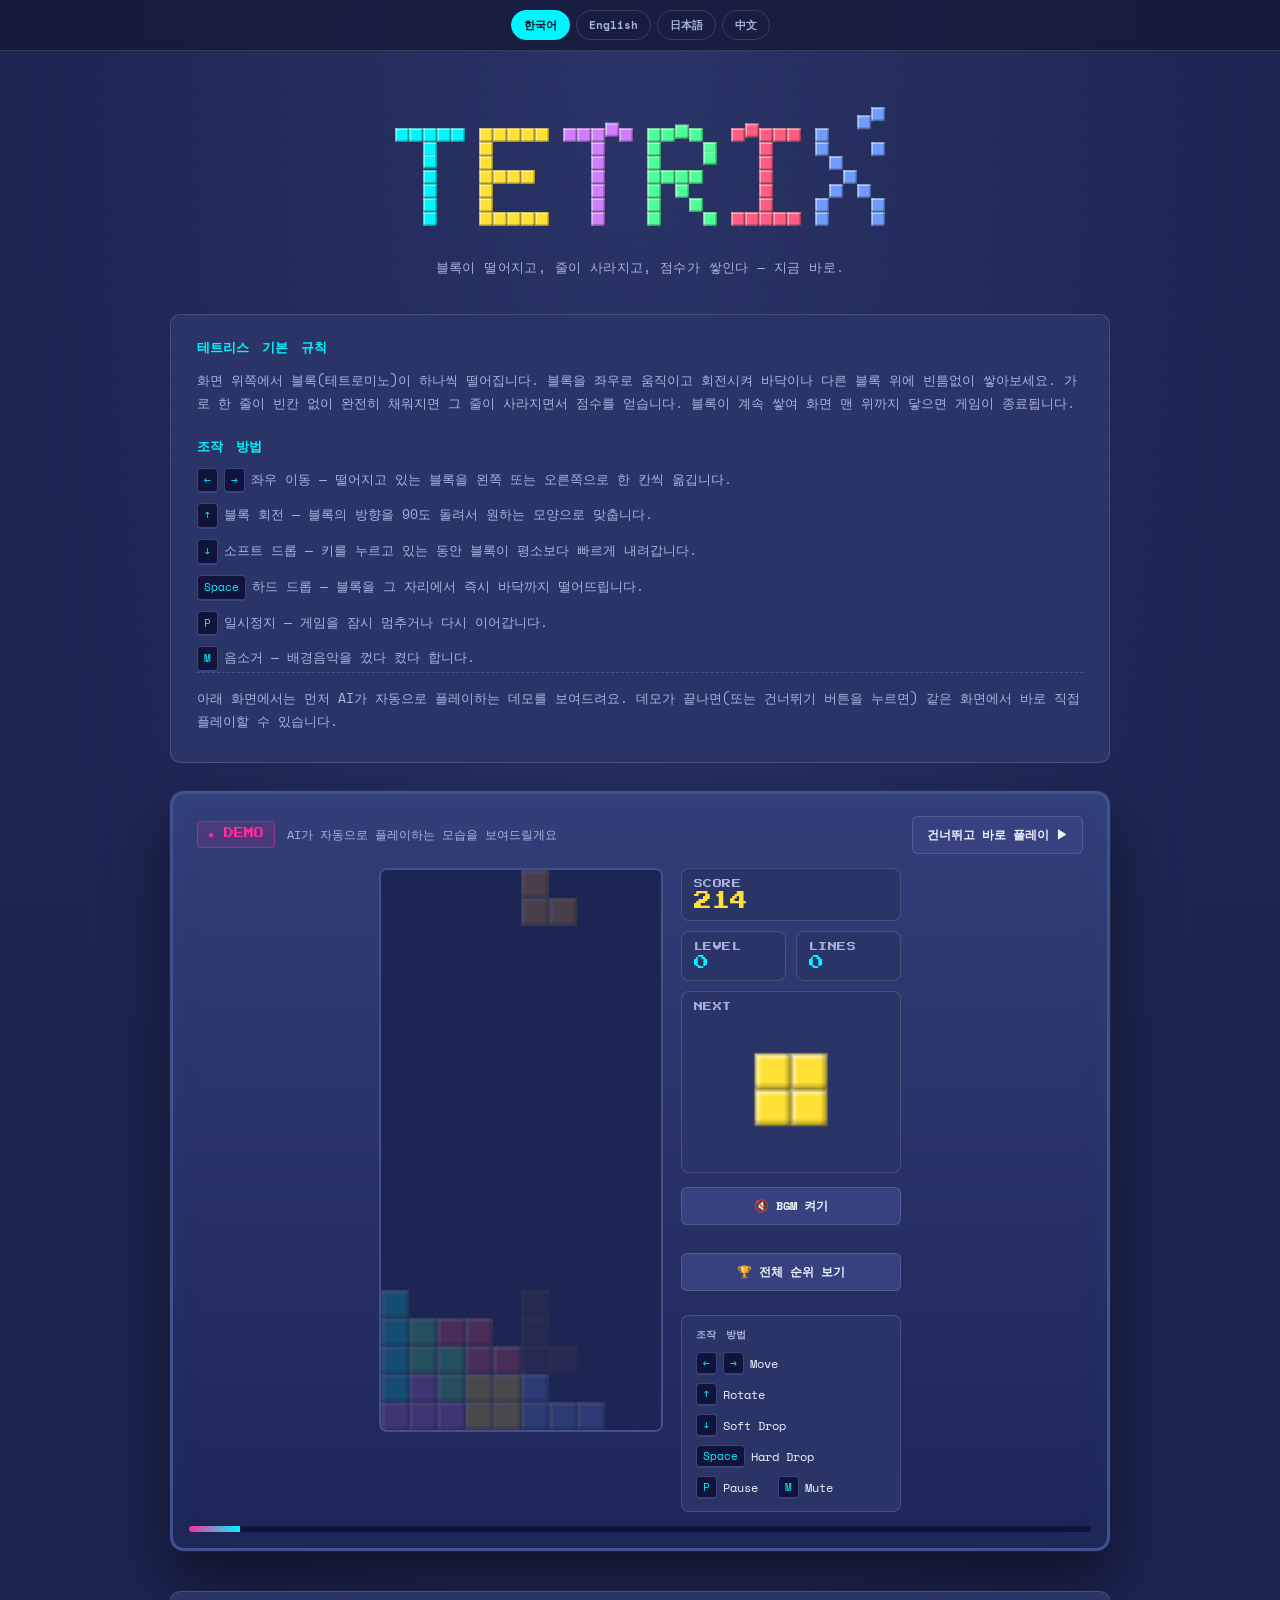
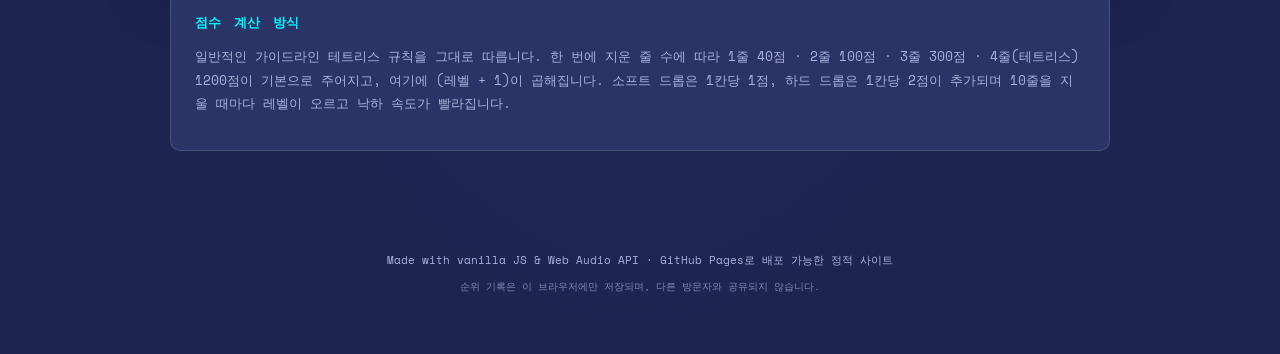
==== commit 30683a4e: "Add files via upload" ====
--- a/index.html
+++ b/index.html
@@ -1,5 +1,5 @@
 <!DOCTYPE html>
-<html lang="en">
+<html lang="ko">
 <head>
 <meta charset="UTF-8">
 <meta name="viewport" content="width=device-width, initial-scale=1.0">
@@ -10,15 +10,15 @@
 <link href="https://fonts.googleapis.com/css2?family=Press+Start+2P&family=Space+Mono:wght@400;700&display=swap" rel="stylesheet">
 <style>
 :root {
-  --bg-deep: #0a0e27;
-  --bg-panel: #131a3a;
-  --bg-panel-light: #1c2452;
+  --bg-deep: #232c5e;
+  --bg-panel: #2a3466;
+  --bg-panel-light: #37417f;
   --accent-cyan: #00f5ff;
   --accent-magenta: #ff2e97;
   --accent-yellow: #ffe135;
   --text-main: #eef2ff;
-  --text-dim: #8a93c4;
-  --border-soft: rgba(255, 255, 255, 0.08);
+  --text-dim: #aab2dc;
+  --border-soft: rgba(255, 255, 255, 0.14);
   --font-display: 'Press Start 2P', monospace;
   --font-mono: 'Space Mono', monospace;
 }
@@ -28,7 +28,7 @@
 html, body {
   margin: 0;
   padding: 0;
-  background: radial-gradient(ellipse at top, #131a3a 0%, #05070f 70%);
+  background: radial-gradient(ellipse at top, #2a3466 0%, #1c2450 70%);
   color: var(--text-main);
   font-family: var(--font-mono);
   min-height: 100vh;
@@ -80,8 +80,8 @@
 }
 
 .stage-frame {
-  background: linear-gradient(180deg, #1a2148, #0c1130);
-  border: 3px solid #2a3468;
+  background: linear-gradient(180deg, #333d78, #1e2557);
+  border: 3px solid #454f8f;
   border-radius: 14px;
   padding: 16px;
   box-shadow: 0 0 0 1px rgba(0, 245, 255, 0.06), 0 30px 60px rgba(0, 0, 0, 0.5), inset 0 0 40px rgba(0, 245, 255, 0.03);
@@ -147,7 +147,7 @@
   position: relative;
   border-radius: 8px;
   overflow: hidden;
-  border: 2px solid #2a3468;
+  border: 2px solid #454f8f;
   box-shadow: inset 0 0 30px rgba(0, 0, 0, 0.6);
   line-height: 0;
   max-width: 100%;
@@ -166,7 +166,7 @@
   display: flex;
   align-items: center;
   justify-content: center;
-  background: rgba(10, 14, 39, 0.85);
+  background: rgba(28, 36, 80, 0.8);
   font-family: var(--font-display);
 }
 
@@ -221,7 +221,7 @@
 kbd {
   font-family: var(--font-mono);
   font-size: 11px;
-  background: #060a1e;
+  background: #10143a;
   border: 1px solid #3a4380;
   border-bottom-width: 2px;
   border-radius: 4px;
@@ -232,7 +232,7 @@
 .progress-track {
   margin-top: 14px;
   height: 6px;
-  background: #060a1e;
+  background: #10143a;
   border-radius: 999px;
   overflow: hidden;
 }
@@ -333,7 +333,7 @@
   position: fixed;
   inset: 0;
   z-index: 1000;
-  background: rgba(5, 7, 15, 0.78);
+  background: rgba(20, 26, 58, 0.7);
   display: flex;
   align-items: center;
   justify-content: center;
@@ -343,8 +343,8 @@
 .modal-box {
   width: 100%;
   max-width: 380px;
-  background: linear-gradient(180deg, #1a2148, #0c1130);
-  border: 2px solid #2a3468;
+  background: linear-gradient(180deg, #333d78, #1e2557);
+  border: 2px solid #454f8f;
   border-radius: 14px;
   padding: 24px;
   box-shadow: 0 20px 60px rgba(0, 0, 0, 0.6);
@@ -368,7 +368,7 @@
   text-align: center;
   text-transform: uppercase;
   color: var(--accent-cyan);
-  background: #060a1e;
+  background: #10143a;
   border: 2px solid #3a4380;
   border-radius: 8px;
   padding: 10px 6px 10px 16px;
@@ -424,38 +424,124 @@
   .sidebar { width: 100%; max-width: 320px; }
 }
 
+/* ---------- 언어 전환 바 ---------- */
+.lang-switch {
+  position: sticky;
+  top: 0;
+  z-index: 500;
+  display: flex;
+  justify-content: center;
+  gap: 6px;
+  flex-wrap: wrap;
+  padding: 10px;
+  background: rgba(20, 26, 58, 0.85);
+  backdrop-filter: blur(6px);
+  border-bottom: 1px solid var(--border-soft);
+}
+.lang-btn {
+  font-family: var(--font-mono);
+  font-size: 11px;
+  font-weight: 700;
+  color: var(--text-dim);
+  background: transparent;
+  border: 1px solid var(--border-soft);
+  border-radius: 999px;
+  padding: 6px 12px;
+  cursor: pointer;
+}
+.lang-btn:hover { color: var(--text-main); border-color: var(--accent-cyan); }
+.lang-btn.active {
+  color: #0a0e27;
+  background: var(--accent-cyan);
+  border-color: var(--accent-cyan);
+}
+
+/* ---------- 링크를 버튼처럼 ---------- */
+a.ghost-btn.link-btn {
+  display: block;
+  text-align: center;
+  text-decoration: none;
+}
+
+/* ---------- 랭킹 페이지 ---------- */
+.hero--small { padding: 40px 20px 10px; }
+.text-logo {
+  font-family: var(--font-display);
+  font-size: 42px;
+  text-align: center;
+  margin: 0;
+  background: linear-gradient(90deg, var(--accent-cyan), var(--accent-magenta), var(--accent-yellow));
+  -webkit-background-clip: text;
+  background-clip: text;
+  color: transparent;
+}
+.ranking-main { max-width: 720px; margin: 0 auto; padding: 0 20px 60px; }
+.ranking-page {
+  background: var(--bg-panel);
+  border: 1px solid var(--border-soft);
+  border-radius: 12px;
+  padding: 26px 28px;
+}
+.back-link {
+  display: inline-block;
+  width: auto;
+  margin-bottom: 18px;
+  text-decoration: none;
+}
+.ranking-page h2 {
+  font-family: var(--font-display);
+  font-size: 16px;
+  color: var(--accent-yellow);
+  margin: 0 0 10px;
+}
+.ranking-subtitle { font-size: 12px; color: var(--text-dim); margin: 0 0 20px; line-height: 1.6; }
+.lb-header-row {
+  display: grid;
+  grid-template-columns: 32px 50px 1fr 70px;
+  gap: 8px;
+  padding: 0 10px 8px;
+  font-size: 10px;
+  color: var(--text-dim);
+  font-family: var(--font-display);
+  border-bottom: 1px solid var(--border-soft);
+  margin-bottom: 8px;
+}
+
 </style>
 </head>
 <body>
 <div class="scanlines" aria-hidden="true"></div>
 
+<div class="lang-switch" id="lang-switch">
+  <button class="lang-btn" data-lang="ko">한국어</button>
+  <button class="lang-btn" data-lang="en">English</button>
+  <button class="lang-btn" data-lang="ja">日本語</button>
+  <button class="lang-btn" data-lang="zh">中文</button>
+</div>
+
 <header class="hero">
   <canvas id="logo-canvas" width="640" height="140" aria-label="TETRIX logo"></canvas>
-  <p class="hero-tag">Blocks fall. Lines clear. Scores rise. Right now.</p>
+  <p class="hero-tag" data-i18n="heroTag">Blocks fall. Lines clear. Scores rise. Right now.</p>
 </header>
 
 <main>
   <section class="howto-section">
-    <h2>How to Play</h2>
-    <p>Blocks (tetrominoes) fall from the top of the screen. Move and rotate each
-      block to stack it neatly on the floor or on other blocks. <strong>Fill a full
-      horizontal row and it clears, earning points.</strong> If the blocks stack up
+    <h2 data-i18n="howToPlayTitle">How to Play</h2>
+    <p data-i18n="howToPlayBody">Blocks (tetrominoes) fall from the top of the screen. Move and rotate each
+      block to stack it neatly on the floor or on other blocks. Fill a full
+      horizontal row and it clears, earning points. If the blocks stack up
       to the top of the screen, the game ends.</p>
 
-    <h2>Controls</h2>
+    <h2 data-i18n="controlsTitle">Controls</h2>
     <ul class="howto-list">
-      <li><kbd>←</kbd><kbd>→</kbd> <strong>Move</strong> — Shift the falling block
-        left or right by one column.</li>
-      <li><kbd>↑</kbd> <strong>Rotate</strong> — Turn the block 90° to fit it into
-        the gap you need.</li>
-      <li><kbd>↓</kbd> <strong>Soft Drop</strong> — Hold to make the block fall
-        faster. You earn a small bonus for each row you drop.</li>
-      <li><kbd>Space</kbd> <strong>Hard Drop</strong> — Instantly drop the block
-        straight to the bottom. Use this once you've picked your spot.</li>
-      <li><kbd>P</kbd> <strong>Pause</strong> — Pause or resume the game.</li>
-      <li><kbd>M</kbd> <strong>Mute</strong> — Turn the music on or off.</li>
+      <li><kbd>←</kbd><kbd>→</kbd> <span data-i18n="ctrlMove">Move — Shift the falling block left or right by one column.</span></li>
+      <li><kbd>↑</kbd> <span data-i18n="ctrlRotate">Rotate — Turn the block 90° to fit it into the gap you need.</span></li>
+      <li><kbd>↓</kbd> <span data-i18n="ctrlSoftDrop">Soft Drop — Hold to make the block fall faster.</span></li>
+      <li><kbd>Space</kbd> <span data-i18n="ctrlHardDrop">Hard Drop — Instantly drop the block straight to the bottom.</span></li>
+      <li><kbd>P</kbd> <span data-i18n="ctrlPause">Pause — Pause or resume the game.</span></li>
+      <li><kbd>M</kbd> <span data-i18n="ctrlMute">Mute — Turn the music on or off.</span></li>
     </ul>
-    <p class="howto-note">Below, an AI plays a live demo first. Once it ends
+    <p class="howto-note" data-i18n="howToNote">Below, an AI plays a live demo first. Once it ends
       (or you hit Skip), you can play right away on the same screen.</p>
   </section>
 
@@ -463,8 +549,8 @@
     <div class="stage-frame">
       <div class="stage-topbar">
         <span id="stage-badge" class="badge">● DEMO</span>
-        <span id="stage-caption" class="caption">Watch the AI play automatically</span>
-        <button id="skip-demo-btn" class="ghost-btn">Skip to Play ▶</button>
+        <span id="stage-caption" class="caption" data-i18n="demoCaption">Watch the AI play automatically</span>
+        <button id="skip-demo-btn" class="ghost-btn" data-i18n="skipBtn">Skip to Play ▶</button>
       </div>
 
       <div class="stage-body">
@@ -487,29 +573,29 @@
 
         <aside class="sidebar">
           <div class="stat-box">
-            <span class="stat-label">SCORE</span>
+            <span class="stat-label" data-i18n="statScore">SCORE</span>
             <span id="stat-score" class="stat-value">0</span>
           </div>
           <div class="stat-row">
             <div class="stat-box small">
-              <span class="stat-label">LEVEL</span>
+              <span class="stat-label" data-i18n="statLevel">LEVEL</span>
               <span id="stat-level" class="stat-value">0</span>
             </div>
             <div class="stat-box small">
-              <span class="stat-label">LINES</span>
+              <span class="stat-label" data-i18n="statLines">LINES</span>
               <span id="stat-lines" class="stat-value">0</span>
             </div>
           </div>
           <div class="stat-box">
-            <span class="stat-label">NEXT</span>
+            <span class="stat-label" data-i18n="statNext">NEXT</span>
             <canvas id="next-canvas" width="96" height="72"></canvas>
           </div>
 
           <button id="bgm-toggle-btn" class="ghost-btn full">🔇 Music On</button>
-          <button id="leaderboard-btn" class="ghost-btn full">🏆 High Scores</button>
+          <a id="rankings-link" href="ranking.html" class="ghost-btn full link-btn" data-i18n="rankingsBtn">🏆 View Full Rankings</a>
 
           <div class="controls-guide">
-            <h3>Controls</h3>
+            <h3 data-i18n="controlsTitle">Controls</h3>
             <ul>
               <li><kbd>←</kbd><kbd>→</kbd> Move</li>
               <li><kbd>↑</kbd> Rotate</li>
@@ -528,18 +614,18 @@
   </section>
 
   <section class="about-section">
-    <h2>Scoring</h2>
-    <p>Standard guideline Tetris rules apply. Clearing lines at once scores
-      <strong>40 / 100 / 300 / 1200 points for 1 / 2 / 3 / 4 lines</strong>,
-      multiplied by <strong>(level + 1)</strong>. Soft drop adds 1 point per row,
+    <h2 data-i18n="scoringTitle">Scoring</h2>
+    <p data-i18n="scoringBody">Standard guideline Tetris rules apply. Clearing lines at once scores
+      40 / 100 / 300 / 1200 points for 1 / 2 / 3 / 4 lines,
+      multiplied by (level + 1). Soft drop adds 1 point per row,
       hard drop adds 2 points per row. The level rises every 10 lines cleared,
       and the game speeds up.</p>
   </section>
 </main>
 
 <footer>
-  <p>Made with vanilla JS &amp; Web Audio API · A static site, ready for GitHub Pages</p>
-  <p class="footer-note">High scores are saved in your own browser only — they're not shared with other visitors.</p>
+  <p data-i18n="footerMade">Made with vanilla JS &amp; Web Audio API · A static site, ready for GitHub Pages</p>
+  <p class="footer-note" data-i18n="footerNote">High scores are saved in your own browser only — they're not shared with other visitors.</p>
 </footer>
 
 <div id="modal-backdrop" class="modal-backdrop" hidden>
@@ -547,6 +633,239 @@
 </div>
 
 <script>
+
+/* ---- js/i18n.js ---- */
+/* =========================================================
+   TETRIX - i18n
+   한국어(ko) / English(en) / 日本語(ja) / 中文(zh) 4개 언어 지원.
+   선택한 언어는 localStorage에 저장되어 두 페이지(게임/순위표) 사이에서도 유지된다.
+   ========================================================= */
+
+const LANG_KEY = "tetrix_lang";
+
+const I18N = {
+  ko: {
+    heroTag: "블록이 떨어지고, 줄이 사라지고, 점수가 쌓인다 — 지금 바로.",
+    howToPlayTitle: "테트리스 기본 규칙",
+    howToPlayBody: "화면 위쪽에서 블록(테트로미노)이 하나씩 떨어집니다. 블록을 좌우로 움직이고 회전시켜 바닥이나 다른 블록 위에 빈틈없이 쌓아보세요. 가로 한 줄이 빈칸 없이 완전히 채워지면 그 줄이 사라지면서 점수를 얻습니다. 블록이 계속 쌓여 화면 맨 위까지 닿으면 게임이 종료됩니다.",
+    howToPlayBodyStrong: "가로 한 줄이 빈칸 없이 완전히 채워지면 그 줄이 사라지면서 점수",
+    controlsTitle: "조작 방법",
+    ctrlMove: "좌우 이동 — 떨어지고 있는 블록을 왼쪽 또는 오른쪽으로 한 칸씩 옮깁니다.",
+    ctrlRotate: "블록 회전 — 블록의 방향을 90도 돌려서 원하는 모양으로 맞춥니다.",
+    ctrlSoftDrop: "소프트 드롭 — 키를 누르고 있는 동안 블록이 평소보다 빠르게 내려갑니다.",
+    ctrlHardDrop: "하드 드롭 — 블록을 그 자리에서 즉시 바닥까지 떨어뜨립니다.",
+    ctrlPause: "일시정지 — 게임을 잠시 멈추거나 다시 이어갑니다.",
+    ctrlMute: "음소거 — 배경음악을 껐다 켰다 합니다.",
+    howToNote: "아래 화면에서는 먼저 AI가 자동으로 플레이하는 데모를 보여드려요. 데모가 끝나면(또는 건너뛰기 버튼을 누르면) 같은 화면에서 바로 직접 플레이할 수 있습니다.",
+    demoCaption: "AI가 자동으로 플레이하는 모습을 보여드릴게요",
+    liveCaption: "지금부터 직접 플레이하세요!",
+    skipBtn: "건너뛰고 바로 플레이 ▶",
+    statScore: "SCORE",
+    statLevel: "LEVEL",
+    statLines: "LINES",
+    statNext: "NEXT",
+    musicOn: "🔇 BGM 켜기",
+    musicOff: "🔊 BGM 끄기",
+    rankingsBtn: "🏆 전체 순위 보기",
+    scoringTitle: "점수 계산 방식",
+    scoringBody: "일반적인 가이드라인 테트리스 규칙을 그대로 따릅니다. 한 번에 지운 줄 수에 따라 1줄 40점 · 2줄 100점 · 3줄 300점 · 4줄(테트리스) 1200점이 기본으로 주어지고, 여기에 (레벨 + 1)이 곱해집니다. 소프트 드롭은 1칸당 1점, 하드 드롭은 1칸당 2점이 추가되며 10줄을 지울 때마다 레벨이 오르고 낙하 속도가 빨라집니다.",
+    footerMade: "Made with vanilla JS & Web Audio API · GitHub Pages로 배포 가능한 정적 사이트",
+    footerNote: "순위 기록은 이 브라우저에만 저장되며, 다른 방문자와 공유되지 않습니다.",
+    gameOverRestart: "Enter 키를 누르거나 화면을 터치해 다시 시작",
+    newHighScoreTitle: "🎉 신기록입니다!",
+    newHighScorePrompt: "점 — 이니셜을 입력하세요",
+    saveScoreBtn: "기록 저장",
+    viewRankingsBtn: "전체 순위 보기",
+    playAgainBtn: "다시 플레이",
+    rankingPageTitle: "🏆 전체 순위 (상위 20위)",
+    rankingSubtitle: "이 순위는 지금 이 브라우저에 저장된 기록만 보여줍니다. 다른 사람의 기기와는 공유되지 않아요.",
+    backToGame: "← 게임으로 돌아가기",
+    colRank: "순위",
+    colInitials: "이니셜",
+    colScore: "점수",
+    colDate: "날짜",
+    emptyScores: "아직 기록이 없어요 — 첫 기록의 주인공이 되어보세요!",
+    langLabel: "언어",
+    savingLabel: "저장 중…",
+    loadingLabel: "불러오는 중…",
+    rankingSubtitleGlobal: "이 순위는 전 세계 방문자와 실시간으로 공유되는 글로벌 순위표입니다.",
+    footerNoteGlobal: "순위 기록은 모든 방문자와 실시간으로 공유됩니다."
+  },
+  en: {
+    heroTag: "Blocks fall. Lines clear. Scores rise. Right now.",
+    howToPlayTitle: "How to Play",
+    howToPlayBody: "Blocks (tetrominoes) fall from the top of the screen. Move and rotate each block to stack it neatly on the floor or on other blocks. Fill a full horizontal row and it clears, earning points. If the blocks stack up to the top of the screen, the game ends.",
+    howToPlayBodyStrong: "Fill a full horizontal row and it clears, earning points.",
+    controlsTitle: "Controls",
+    ctrlMove: "Move — Shift the falling block left or right by one column.",
+    ctrlRotate: "Rotate — Turn the block 90° to fit it into the gap you need.",
+    ctrlSoftDrop: "Soft Drop — Hold to make the block fall faster.",
+    ctrlHardDrop: "Hard Drop — Instantly drop the block straight to the bottom.",
+    ctrlPause: "Pause — Pause or resume the game.",
+    ctrlMute: "Mute — Turn the music on or off.",
+    howToNote: "Below, an AI plays a live demo first. Once it ends (or you hit Skip), you can play right away on the same screen.",
+    demoCaption: "Watch the AI play automatically",
+    liveCaption: "Your turn — play now!",
+    skipBtn: "Skip to Play ▶",
+    statScore: "SCORE",
+    statLevel: "LEVEL",
+    statLines: "LINES",
+    statNext: "NEXT",
+    musicOn: "🔇 Music On",
+    musicOff: "🔊 Music Off",
+    rankingsBtn: "🏆 View Full Rankings",
+    scoringTitle: "Scoring",
+    scoringBody: "Standard guideline Tetris rules apply. Clearing lines at once scores 40 / 100 / 300 / 1200 points for 1 / 2 / 3 / 4 lines, multiplied by (level + 1). Soft drop adds 1 point per row, hard drop adds 2 points per row. The level rises every 10 lines cleared, and the game speeds up.",
+    footerMade: "Made with vanilla JS & Web Audio API · A static site, ready for GitHub Pages",
+    footerNote: "High scores are saved in your own browser only — they're not shared with other visitors.",
+    gameOverRestart: "Press Enter or tap to restart",
+    newHighScoreTitle: "🎉 New High Score!",
+    newHighScorePrompt: "points — enter your initials",
+    saveScoreBtn: "Save Score",
+    viewRankingsBtn: "View Full Rankings",
+    playAgainBtn: "Play Again",
+    rankingPageTitle: "🏆 Full Rankings (Top 20)",
+    rankingSubtitle: "This board only shows scores saved in this browser — it isn't shared with other people's devices.",
+    backToGame: "← Back to Game",
+    colRank: "Rank",
+    colInitials: "Initials",
+    colScore: "Score",
+    colDate: "Date",
+    emptyScores: "No scores yet — be the first!",
+    langLabel: "Language",
+    savingLabel: "Saving…",
+    loadingLabel: "Loading…",
+    rankingSubtitleGlobal: "This is a global leaderboard, shared in real time with visitors everywhere.",
+    footerNoteGlobal: "High scores are shared in real time with every visitor."
+  },
+  ja: {
+    heroTag: "ブロックが落ち、ラインが消え、スコアが積み上がる — 今すぐ。",
+    howToPlayTitle: "遊び方",
+    howToPlayBody: "画面上部からブロック(テトロミノ)が一つずつ落ちてきます。左右に動かし、回転させて床や他のブロックの上に隙間なく積み上げましょう。横一列がすべて埋まるとそのラインが消え、得点が入ります。ブロックが画面上端まで積み上がるとゲーム終了です。",
+    howToPlayBodyStrong: "横一列がすべて埋まるとそのラインが消え、得点",
+    controlsTitle: "操作方法",
+    ctrlMove: "移動 — 落下中のブロックを左右に1マスずつ動かします。",
+    ctrlRotate: "回転 — ブロックを90度回転させて隙間に合わせます。",
+    ctrlSoftDrop: "ソフトドロップ — 押している間、ブロックが速く落下します。",
+    ctrlHardDrop: "ハードドロップ — ブロックを即座に一番下まで落とします。",
+    ctrlPause: "一時停止 — ゲームを一時停止/再開します。",
+    ctrlMute: "ミュート — BGMのオン/オフを切り替えます。",
+    howToNote: "下の画面ではまずAIが自動でプレイするデモをご覧いただけます。デモが終わる(またはスキップする)と、同じ画面ですぐにプレイを始められます。",
+    demoCaption: "AIが自動でプレイする様子をご覧ください",
+    liveCaption: "あなたの番です — さあプレイ!",
+    skipBtn: "スキップしてプレイ ▶",
+    statScore: "スコア",
+    statLevel: "レベル",
+    statLines: "ライン",
+    statNext: "ネクスト",
+    musicOn: "🔇 BGMオン",
+    musicOff: "🔊 BGMオフ",
+    rankingsBtn: "🏆 ランキングを見る",
+    scoringTitle: "得点計算方式",
+    scoringBody: "一般的なガイドライン準拠のルールに従います。一度に消したライン数に応じて 1ライン40点・2ライン100点・3ライン300点・4ライン(テトリス)1200点 が基本点となり、そこに (レベル + 1) が掛けられます。ソフトドロップは1マスにつき1点、ハードドロップは1マスにつき2点が加算され、10ライン消すごとにレベルが上がって落下速度が速くなります。",
+    footerMade: "Made with vanilla JS & Web Audio API · GitHub Pagesで公開できる静的サイト",
+    footerNote: "ランキングはこのブラウザにのみ保存され、他の訪問者とは共有されません。",
+    gameOverRestart: "Enterキーを押すか画面をタップしてリスタート",
+    newHighScoreTitle: "🎉 ハイスコア達成!",
+    newHighScorePrompt: "点 — イニシャルを入力してください",
+    saveScoreBtn: "記録を保存",
+    viewRankingsBtn: "ランキングを見る",
+    playAgainBtn: "もう一度プレイ",
+    rankingPageTitle: "🏆 ランキング(上位20位)",
+    rankingSubtitle: "このランキングは、今使っているこのブラウザに保存された記録のみを表示します。他の人の端末とは共有されません。",
+    backToGame: "← ゲームに戻る",
+    colRank: "順位",
+    colInitials: "イニシャル",
+    colScore: "スコア",
+    colDate: "日付",
+    emptyScores: "まだ記録がありません — 最初の記録を作りましょう!",
+    langLabel: "言語",
+    savingLabel: "保存中…",
+    loadingLabel: "読み込み中…",
+    rankingSubtitleGlobal: "これは世界中の訪問者とリアルタイムで共有されるグローバルランキングです。",
+    footerNoteGlobal: "ランキングはすべての訪問者とリアルタイムで共有されます。"
+  },
+  zh: {
+    heroTag: "方块落下,行被消除,分数不断攀升 — 就是现在。",
+    howToPlayTitle: "游戏玩法",
+    howToPlayBody: "方块(俄罗斯方块)会从屏幕顶部依次落下。左右移动并旋转方块,将它们整齐地堆叠在地面或其他方块上。填满一整行且没有空隙,该行就会消除并获得分数。如果方块一直堆到屏幕顶部,游戏结束。",
+    howToPlayBodyStrong: "填满一整行且没有空隙,该行就会消除并获得分数",
+    controlsTitle: "操作方法",
+    ctrlMove: "移动 — 将下落中的方块向左或向右移动一格。",
+    ctrlRotate: "旋转 — 将方块旋转90度以匹配所需的空隙。",
+    ctrlSoftDrop: "软降 — 按住可使方块比平时下落得更快。",
+    ctrlHardDrop: "硬降 — 立即将方块直接落到底部。",
+    ctrlPause: "暂停 — 暂停或继续游戏。",
+    ctrlMute: "静音 — 打开或关闭背景音乐。",
+    howToNote: "下方会先展示AI自动游玩的演示。演示结束后(或点击跳过按钮),你可以立即在同一画面开始游玩。",
+    demoCaption: "观看AI自动游玩",
+    liveCaption: "轮到你了 — 开始游玩吧!",
+    skipBtn: "跳过并开始游玩 ▶",
+    statScore: "分数",
+    statLevel: "等级",
+    statLines: "行数",
+    statNext: "下一个",
+    musicOn: "🔇 开启音乐",
+    musicOff: "🔊 关闭音乐",
+    rankingsBtn: "🏆 查看完整排行榜",
+    scoringTitle: "计分方式",
+    scoringBody: "采用标准的俄罗斯方块通用规则。一次消除的行数对应基础分:1行40分 · 2行100分 · 3行300分 · 4行(俄罗斯方块)1200分,再乘以(等级 + 1)。软降每格加1分,硬降每格加2分。每消除10行等级提升一次,下落速度也会加快。",
+    footerMade: "Made with vanilla JS & Web Audio API · 可部署到 GitHub Pages 的静态网站",
+    footerNote: "排行榜记录仅保存在你自己的浏览器中,不会与其他访客共享。",
+    gameOverRestart: "按 Enter 键或点击屏幕重新开始",
+    newHighScoreTitle: "🎉 创造新纪录!",
+    newHighScorePrompt: "分 — 请输入你的姓名缩写",
+    saveScoreBtn: "保存记录",
+    viewRankingsBtn: "查看完整排行榜",
+    playAgainBtn: "再玩一次",
+    rankingPageTitle: "🏆 完整排行榜(前20名)",
+    rankingSubtitle: "此排行榜只显示保存在当前浏览器中的记录,不会与其他人的设备共享。",
+    backToGame: "← 返回游戏",
+    colRank: "排名",
+    colInitials: "缩写",
+    colScore: "分数",
+    colDate: "日期",
+    emptyScores: "还没有记录 — 快来创造第一个记录吧!",
+    langLabel: "语言",
+    savingLabel: "保存中…",
+    loadingLabel: "加载中…",
+    rankingSubtitleGlobal: "这是与全球访客实时共享的全球排行榜。",
+    footerNoteGlobal: "排行榜记录会与所有访客实时共享。"
+  }
+};
+
+function getLang() {
+  try {
+    return localStorage.getItem(LANG_KEY) || "ko";
+  } catch (e) {
+    return "ko";
+  }
+}
+
+function setLang(lang) {
+  try {
+    localStorage.setItem(LANG_KEY, lang);
+  } catch (e) {
+    /* ignore */
+  }
+}
+
+function t(key) {
+  const lang = getLang();
+  return (I18N[lang] && I18N[lang][key]) || I18N.en[key] || key;
+}
+
+// data-i18n 속성이 붙은 모든 요소의 텍스트를 현재 언어로 교체
+function applyStaticTranslations() {
+  document.querySelectorAll("[data-i18n]").forEach(el => {
+    const key = el.getAttribute("data-i18n");
+    el.textContent = t(key);
+  });
+  document.documentElement.lang = getLang();
+}
+
+window.TetrixI18n = { I18N, getLang, setLang, t, applyStaticTranslations, LANG_KEY };
+
 
 /* ---- js/engine.js ---- */
 /* =========================================================
@@ -572,11 +891,11 @@
 const COLORS = {
   I: "#00f5ff",
   O: "#ffe135",
-  T: "#c15dff",
-  S: "#39ff88",
-  Z: "#ff3b6b",
-  J: "#4d7bff",
-  L: "#ff9f1c"
+  T: "#d17dff",
+  S: "#4dff99",
+  Z: "#ff5c82",
+  J: "#6f9bff",
+  L: "#ffaa33"
 };
 
 const PIECE_KEYS = Object.keys(SHAPE_DEFS);
@@ -772,14 +1091,14 @@
   // 본체
   ctx.fillStyle = color;
   ctx.fillRect(px, py, size, size);
-  // 픽셀 베벨(입체) 효과
-  ctx.fillStyle = "rgba(255,255,255,0.35)";
+  // 픽셀 베벨(입체) 효과 — 밝은 하이라이트는 강하게, 어두운 그림자는 옅게
+  ctx.fillStyle = "rgba(255,255,255,0.45)";
   ctx.fillRect(px, py, size, Math.max(2, size * 0.14));
   ctx.fillRect(px, py, Math.max(2, size * 0.14), size);
-  ctx.fillStyle = "rgba(0,0,0,0.35)";
+  ctx.fillStyle = "rgba(0,0,0,0.18)";
   ctx.fillRect(px, py + size - Math.max(2, size * 0.14), size, Math.max(2, size * 0.14));
   ctx.fillRect(px + size - Math.max(2, size * 0.14), py, Math.max(2, size * 0.14), size);
-  ctx.strokeStyle = "rgba(0,0,0,0.45)";
+  ctx.strokeStyle = "rgba(0,0,0,0.22)";
   ctx.lineWidth = 1;
   ctx.strokeRect(px + 0.5, py + 0.5, size - 1, size - 1);
   ctx.restore();
@@ -791,7 +1110,7 @@
   const h = ROWS * cellSize;
 
   // 배경
-  ctx.fillStyle = "#0a0e27";
+  ctx.fillStyle = "#232c5e";
   ctx.fillRect(0, 0, w, h);
 
   // 그리드 라인
@@ -1111,15 +1430,23 @@
 
 /* ---- js/leaderboard.js ---- */
 /* =========================================================
-   TETRIX - Leaderboard
-   방문자의 브라우저에 최고 점수 10개를 저장한다 (서버 없음).
-   localStorage를 쓸 수 없는 환경(예: 미리보기 샌드박스)에서는
-   자동으로 메모리 저장으로 대체되어 오류 없이 동작한다.
+   TETRIX - Leaderboard (Cloud + Local fallback)
+
+   전 세계 방문자가 기록을 공유하는 진짜 글로벌 순위표를 쓰려면
+   아래 FIREBASE_URL 에 본인의 Firebase Realtime Database 주소를
+   넣으세요. (무료, 회원가입만 하면 됨 — README.md 참고)
+
+   비워두면(기본값) 예전처럼 "이 브라우저에만" 저장되는 로컬
+   모드로 자동 동작합니다 — 아무것도 깨지지 않아요.
    ========================================================= */
 
+const FIREBASE_URL = ""; // 예: "https://tetrix-xxxxx-default-rtdb.asia-southeast1.firebasedatabase.app"
+
 const LB_KEY = "tetrix_highscores_v1";
-const MAX_ENTRIES = 10;
-
+const MAX_ENTRIES = 20;
+const cloudEnabled = () => !!FIREBASE_URL;
+
+/* ---------- 로컬(브라우저 전용) 저장 — 폴백/기본 모드 ---------- */
 function safeGet(key) {
   try {
     const raw = localStorage.getItem(key);
@@ -1128,7 +1455,6 @@
     return (window.__tetrixMemoryStore && window.__tetrixMemoryStore[key]) || null;
   }
 }
-
 function safeSet(key, value) {
   try {
     localStorage.setItem(key, JSON.stringify(value));
@@ -1137,26 +1463,67 @@
     window.__tetrixMemoryStore[key] = value;
   }
 }
-
-function getScores() {
+function getLocalScores() {
   return safeGet(LB_KEY) || [];
 }
-
-function qualifies(score) {
-  if (!score || score <= 0) return false;
-  const scores = getScores();
-  if (scores.length < MAX_ENTRIES) return true;
-  return score > scores[scores.length - 1].score;
-}
-
-function addScore(initials, score) {
-  const clean = (initials || "").replace(/[^a-zA-Z0-9]/g, "").slice(0, 3).toUpperCase() || "AAA";
-  const scores = getScores();
-  scores.push({ initials: clean, score, date: new Date().toISOString().slice(0, 10) });
+function addLocalScore(entry) {
+  const scores = getLocalScores();
+  scores.push(entry);
   scores.sort((a, b) => b.score - a.score);
   const trimmed = scores.slice(0, MAX_ENTRIES);
   safeSet(LB_KEY, trimmed);
   return trimmed;
+}
+
+/* ---------- 클라우드(Firebase Realtime Database REST API) ---------- */
+async function getCloudScores() {
+  const res = await fetch(`${FIREBASE_URL}/scores.json?orderBy="score"&limitToLast=${MAX_ENTRIES}`);
+  if (!res.ok) throw new Error("cloud fetch failed: " + res.status);
+  const data = await res.json();
+  if (!data) return [];
+  const list = Object.values(data);
+  list.sort((a, b) => b.score - a.score);
+  return list;
+}
+async function addCloudScore(entry) {
+  const res = await fetch(`${FIREBASE_URL}/scores.json`, {
+    method: "POST",
+    headers: { "Content-Type": "application/json" },
+    body: JSON.stringify(entry)
+  });
+  if (!res.ok) throw new Error("cloud write failed: " + res.status);
+  return getCloudScores();
+}
+
+/* ---------- 공개 API (전부 async — 클라우드/로컬 모드 모두 동일하게 사용) ---------- */
+async function getScores() {
+  if (!cloudEnabled()) return getLocalScores();
+  try {
+    return await getCloudScores();
+  } catch (e) {
+    console.warn("[TETRIX] Cloud leaderboard unavailable, falling back to local.", e);
+    return getLocalScores();
+  }
+}
+
+async function qualifies(score) {
+  if (!score || score <= 0) return false;
+  const scores = await getScores();
+  if (scores.length < MAX_ENTRIES) return true;
+  return score > scores[scores.length - 1].score;
+}
+
+async function addScore(initials, score) {
+  const clean = (initials || "").replace(/[^a-zA-Z0-9]/g, "").slice(0, 3).toUpperCase() || "AAA";
+  const entry = { initials: clean, score, date: new Date().toISOString().slice(0, 10) };
+
+  if (!cloudEnabled()) return addLocalScore(entry);
+  try {
+    return await addCloudScore(entry);
+  } catch (e) {
+    console.warn("[TETRIX] Cloud leaderboard unavailable, saving locally instead.", e);
+    return addLocalScore(entry);
+  }
 }
 
 function renderRows(scores, highlightIndex = -1) {
@@ -1178,7 +1545,7 @@
     .join("")}</div>`;
 }
 
-window.TetrixLeaderboard = { getScores, qualifies, addScore, renderRows, MAX_ENTRIES };
+window.TetrixLeaderboard = { getScores, qualifies, addScore, renderRows, MAX_ENTRIES, cloudEnabled };
 
 
 /* ---- js/main.js ---- */
@@ -1197,6 +1564,8 @@
   const { DemoBot } = window.TetrixBot;
   const audio = window.TetrixAudio;
   const LB = window.TetrixLeaderboard;
+  const I18n = window.TetrixI18n;
+  const t = I18n.t;
 
   const CELL = 28;
 
@@ -1288,11 +1657,11 @@
   const progressFill = document.getElementById("demo-progress-fill");
   const skipBtn = document.getElementById("skip-demo-btn");
   const bgmBtn = document.getElementById("bgm-toggle-btn");
-  const leaderboardBtn = document.getElementById("leaderboard-btn");
   const modalBackdrop = document.getElementById("modal-backdrop");
   const modalBox = document.getElementById("modal-box");
 
   const DEMO_DURATION_MS = 42000;
+  let captionState = "demo";
   let demoBoard = new Board();
   let bot = new DemoBot(demoBoard);
   let demoStart = null;
@@ -1352,7 +1721,8 @@
     badgeEl.classList.add("live");
     skipBtn.style.display = "none";
     document.getElementById("demo-progress-track").style.display = "none";
-    document.getElementById("stage-caption").textContent = "Your turn — play now!";
+    captionState = "live";
+    document.getElementById("stage-caption").textContent = t("liveCaption");
     startGame();
   }
 
@@ -1432,7 +1802,7 @@
 
   function drawGameOver() {
     stageCtx.save();
-    stageCtx.fillStyle = "rgba(10,14,39,0.82)";
+    stageCtx.fillStyle = "rgba(28,36,80,0.82)";
     stageCtx.fillRect(0, 0, stageCanvas.width, stageCanvas.height);
     stageCtx.fillStyle = "#ff3b6b";
     stageCtx.font = "bold 22px 'Press Start 2P', monospace";
@@ -1440,7 +1810,7 @@
     stageCtx.fillText("GAME OVER", stageCanvas.width / 2, stageCanvas.height / 2 - 10);
     stageCtx.fillStyle = "#eef2ff";
     stageCtx.font = "12px 'Space Mono', monospace";
-    stageCtx.fillText("Press Enter or tap to restart", stageCanvas.width / 2, stageCanvas.height / 2 + 24);
+    stageCtx.fillText(t("gameOverRestart"), stageCanvas.width / 2, stageCanvas.height / 2 + 24);
     stageCtx.restore();
   }
 
@@ -1461,19 +1831,20 @@
     modalOpen = false;
   }
 
-  function handleGameOverScore() {
+  async function handleGameOverScore() {
     const score = game.score;
-    if (LB.qualifies(score)) {
+    const qualifies = await LB.qualifies(score);
+    if (qualifies) {
       openInitialsModal(score);
     }
   }
 
   function openInitialsModal(score) {
     showModal(`
-      <h2>New High Score!</h2>
-      <p>${score.toLocaleString()} points — enter your initials</p>
+      <h2>${t("newHighScoreTitle")}</h2>
+      <p>${score.toLocaleString()} ${t("newHighScorePrompt")}</p>
       <input id="initials-input" class="initials-input" maxlength="3" autocomplete="off" autocapitalize="characters" placeholder="AAA">
-      <button id="initials-save-btn" class="ghost-btn full">Save Score</button>
+      <button id="initials-save-btn" class="ghost-btn full">${t("saveScoreBtn")}</button>
     `);
     const input = document.getElementById("initials-input");
     const saveBtn = document.getElementById("initials-save-btn");
@@ -1488,29 +1859,49 @@
     });
     saveBtn.addEventListener("click", save);
 
-    function save() {
-      const list = LB.addScore(input.value, score);
-      const idx = list.findIndex(e => e.score === score);
-      openLeaderboardModal(idx, true);
-    }
-  }
-
-  function openLeaderboardModal(highlightIndex = -1, offerRestart = false) {
-    const list = LB.getScores();
+    async function save() {
+      saveBtn.disabled = true;
+      saveBtn.textContent = t("savingLabel");
+      const enteredInitials = (input.value || "AAA").toUpperCase();
+      const list = await LB.addScore(enteredInitials, score);
+      const idx = list.findIndex(e => e.score === score && e.initials === (enteredInitials.replace(/[^A-Z]/g, "").slice(0, 3) || "AAA"));
+      openSavedConfirmation(idx < 0 ? list.length - 1 : idx, list.length);
+    }
+  }
+
+  function openSavedConfirmation(rankIndex, total) {
     showModal(`
-      <h2>🏆 High Scores</h2>
-      ${LB.renderRows(list, highlightIndex)}
-      <button id="modal-close-btn" class="ghost-btn full">${offerRestart ? "Play Again" : "Close"}</button>
+      <h2>${t("newHighScoreTitle")}</h2>
+      <p>#${rankIndex + 1} / ${total}</p>
+      <a href="ranking.html" class="ghost-btn full link-btn">${t("viewRankingsBtn")}</a>
+      <button id="modal-close-btn" class="ghost-btn full">${t("playAgainBtn")}</button>
     `);
     document.getElementById("modal-close-btn").addEventListener("click", () => {
       hideModal();
-      if (offerRestart) restartGame();
+      restartGame();
     });
   }
 
-  leaderboardBtn.addEventListener("click", () => openLeaderboardModal());
   modalBackdrop.addEventListener("click", (e) => {
     if (e.target === modalBackdrop) hideModal();
+  });
+
+  /* ---------- Language switcher ---------- */
+  function refreshDynamicText() {
+    I18n.applyStaticTranslations();
+    document.getElementById("stage-caption").textContent = t(captionState === "live" ? "liveCaption" : "demoCaption");
+    bgmBtn.textContent = musicOn ? t("musicOff") : t("musicOn");
+    const footerNoteEl = document.querySelector(".footer-note");
+    if (footerNoteEl && LB.cloudEnabled()) footerNoteEl.textContent = t("footerNoteGlobal");
+    document.querySelectorAll(".lang-btn").forEach(btn => {
+      btn.classList.toggle("active", btn.dataset.lang === I18n.getLang());
+    });
+  }
+  document.querySelectorAll(".lang-btn").forEach(btn => {
+    btn.addEventListener("click", () => {
+      I18n.setLang(btn.dataset.lang);
+      refreshDynamicText();
+    });
   });
 
   /* ---------- 4. Shared input actions (keyboard + touch) ---------- */
@@ -1675,17 +2066,17 @@
     audio.startMusic(); // the AudioContext needs a user gesture to actually play/resume
     audio.muted = !musicOn;
     if (audio.masterGain) audio.masterGain.gain.value = musicOn ? 0.5 : 0;
-    bgmBtn.textContent = musicOn ? "🔊 Music Off" : "🔇 Music On";
+    bgmBtn.textContent = musicOn ? t("musicOff") : t("musicOn");
   }
   bgmBtn.addEventListener("click", toggleMusic);
 
   /* ---------- Boot ---------- */
+  refreshDynamicText();
   initLogo();
   updateStats(demoBoard);
   requestAnimationFrame(demoLoop);
 })();
 
-
 </script>
 </body>
 </html>
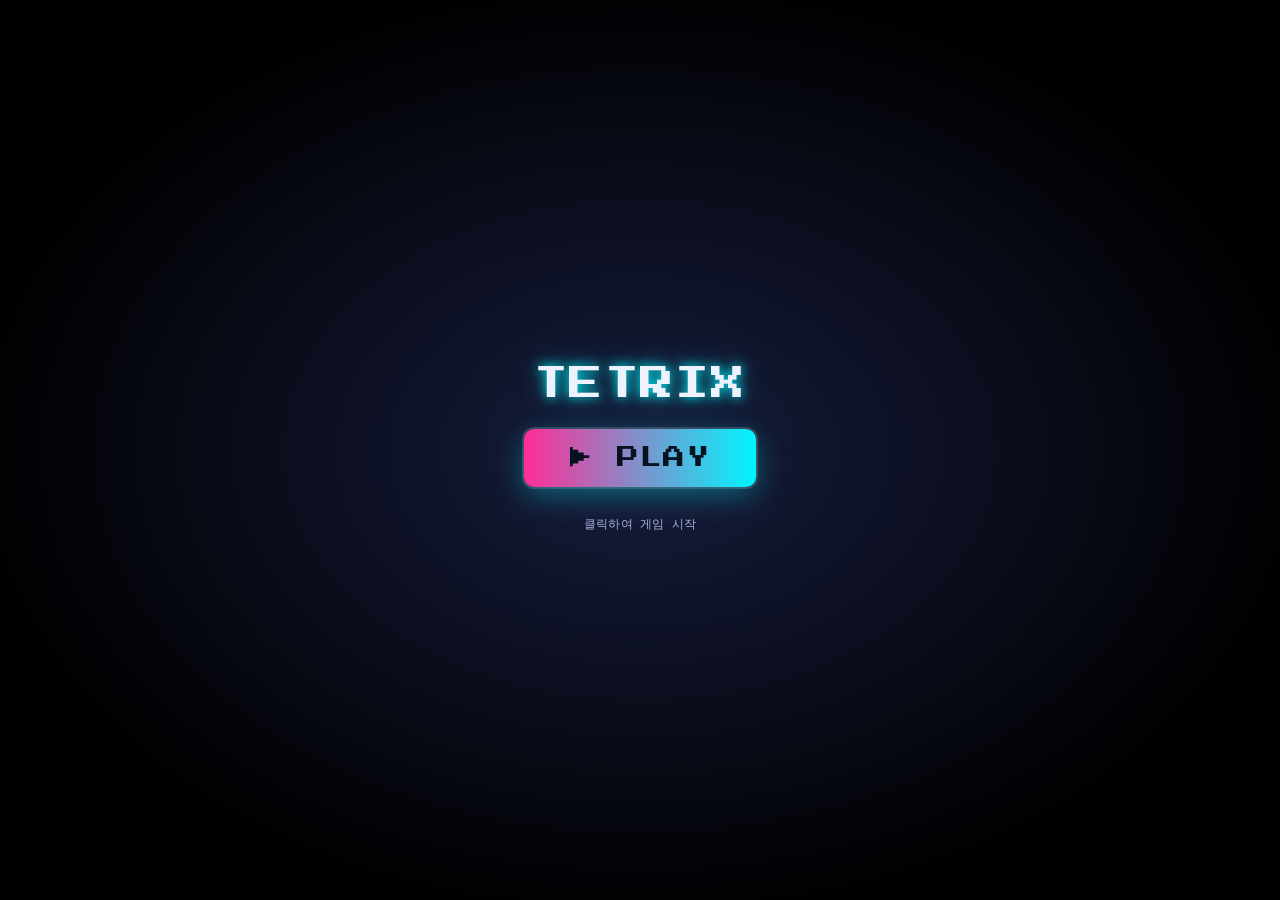
==== commit 7f425fd7: "Add files via upload" ====
--- a/index.html
+++ b/index.html
@@ -11,14 +11,11 @@
 <style>
 :root {
   --bg-deep: #232c5e;
-  --bg-panel: #2a3466;
-  --bg-panel-light: #37417f;
   --accent-cyan: #00f5ff;
   --accent-magenta: #ff2e97;
   --accent-yellow: #ffe135;
   --text-main: #eef2ff;
   --text-dim: #aab2dc;
-  --border-soft: rgba(255, 255, 255, 0.14);
   --font-display: 'Press Start 2P', monospace;
   --font-mono: 'Space Mono', monospace;
 }
@@ -28,2055 +25,211 @@
 html, body {
   margin: 0;
   padding: 0;
-  background: radial-gradient(ellipse at top, #2a3466 0%, #1c2450 70%);
-  color: var(--text-main);
+  width: 100%;
+  height: 100%;
+  background: #000;
+  overflow: hidden;
   font-family: var(--font-mono);
-  min-height: 100vh;
 }
 
 @media (prefers-reduced-motion: reduce) {
   * { animation-duration: 0.01ms !important; transition-duration: 0.01ms !important; }
 }
 
-/* CRT 스캔라인 오버레이 (신호 요소) */
+.splash {
+  position: fixed;
+  inset: 0;
+  width: 100vw;
+  height: 100vh;
+  background: #000;
+  display: flex;
+  align-items: center;
+  justify-content: center;
+  overflow: hidden;
+}
+
+#intro-video {
+  width: 100%;
+  height: 100%;
+  object-fit: cover;
+  display: block;
+}
+
+/* CRT 스캔라인 오버레이 (기존 사이트와 동일한 룩) */
 .scanlines {
   position: fixed;
   inset: 0;
   pointer-events: none;
-  z-index: 999;
+  z-index: 5;
   background: repeating-linear-gradient(
     to bottom,
-    rgba(255, 255, 255, 0.025) 0px,
-    rgba(255, 255, 255, 0.025) 1px,
+    rgba(255, 255, 255, 0.03) 0px,
+    rgba(255, 255, 255, 0.03) 1px,
     transparent 1px,
     transparent 3px
   );
   mix-blend-mode: overlay;
 }
 
-.hero {
-  text-align: center;
-  padding: 56px 20px 24px;
-}
-
-#logo-canvas {
-  width: 100%;
-  max-width: 640px;
-  height: auto;
-  image-rendering: pixelated;
-}
-
-.hero-tag {
+/* 상단 SKIP 버튼 */
+.skip-btn {
+  position: fixed;
+  top: 18px;
+  right: 18px;
+  z-index: 20;
+  background: rgba(0, 0, 0, 0.45);
+  border: 1px solid var(--border-soft, rgba(255,255,255,0.25));
   color: var(--text-dim);
+  font-family: var(--font-mono);
   font-size: 13px;
-  letter-spacing: 0.03em;
-  margin-top: 4px;
-}
-
-main {
-  max-width: 980px;
-  margin: 0 auto;
-  padding: 0 20px 60px;
-}
-
-.stage-frame {
-  background: linear-gradient(180deg, #333d78, #1e2557);
-  border: 3px solid #454f8f;
-  border-radius: 14px;
-  padding: 16px;
-  box-shadow: 0 0 0 1px rgba(0, 245, 255, 0.06), 0 30px 60px rgba(0, 0, 0, 0.5), inset 0 0 40px rgba(0, 245, 255, 0.03);
-}
-
-.stage-topbar {
+  padding: 8px 14px;
+  border-radius: 8px;
+  cursor: pointer;
+  backdrop-filter: blur(4px);
+  transition: border-color 0.15s ease, color 0.15s ease;
+}
+.skip-btn:hover { border-color: var(--accent-cyan); color: var(--text-main); }
+
+/* 음소거 해제 안내 */
+.sound-hint {
+  position: fixed;
+  bottom: 22px;
+  left: 50%;
+  transform: translateX(-50%);
+  z-index: 20;
+  background: rgba(0, 0, 0, 0.45);
+  border: 1px solid rgba(255,255,255,0.2);
+  color: var(--text-dim);
+  font-family: var(--font-mono);
+  font-size: 12px;
+  padding: 7px 14px;
+  border-radius: 20px;
+  cursor: pointer;
+  backdrop-filter: blur(4px);
+}
+.sound-hint:hover { color: var(--text-main); border-color: var(--accent-cyan); }
+
+/* 영상 종료 후 PLAY 오버레이 */
+.play-overlay {
+  position: fixed;
+  inset: 0;
+  z-index: 30;
   display: flex;
-  align-items: center;
-  gap: 12px;
-  flex-wrap: wrap;
-  padding: 6px 8px 14px;
-}
-
-.badge {
-  font-family: var(--font-display);
-  font-size: 10px;
-  color: var(--accent-magenta);
-  background: rgba(255, 46, 151, 0.12);
-  border: 1px solid rgba(255, 46, 151, 0.4);
-  padding: 6px 10px;
-  border-radius: 4px;
-  animation: blink 1.4s steps(2) infinite;
-}
-.badge.live {
-  color: var(--accent-cyan);
-  background: rgba(0, 245, 255, 0.12);
-  border-color: rgba(0, 245, 255, 0.5);
-}
-@keyframes blink { 50% { opacity: 0.35; } }
-
-.caption {
-  color: var(--text-dim);
-  font-size: 12px;
-  flex: 1;
-}
-
-.ghost-btn {
-  font-family: var(--font-mono);
-  font-weight: 700;
-  font-size: 12px;
-  color: var(--text-main);
-  background: var(--bg-panel-light);
-  border: 1px solid var(--border-soft);
-  border-radius: 6px;
-  padding: 9px 14px;
-  cursor: pointer;
-  transition: transform 0.12s ease, border-color 0.12s ease, background 0.12s ease;
-}
-.ghost-btn:hover { border-color: var(--accent-cyan); background: #232c5e; }
-.ghost-btn:active { transform: scale(0.97); }
-.ghost-btn:focus-visible { outline: 2px solid var(--accent-cyan); outline-offset: 2px; }
-.ghost-btn.full { width: 100%; margin: 4px 0 14px; }
-
-.stage-body {
-  display: flex;
-  gap: 18px;
-  align-items: flex-start;
-  flex-wrap: wrap;
-  justify-content: center;
-}
-
-.canvas-wrap {
-  position: relative;
-  border-radius: 8px;
-  overflow: hidden;
-  border: 2px solid #454f8f;
-  box-shadow: inset 0 0 30px rgba(0, 0, 0, 0.6);
-  line-height: 0;
-  max-width: 100%;
-}
-
-#stage-canvas {
-  display: block;
-  image-rendering: pixelated;
-  max-width: 100%;
-  height: auto;
-}
-
-.stage-overlay {
-  position: absolute;
-  inset: 0;
-  display: flex;
+  flex-direction: column;
   align-items: center;
   justify-content: center;
-  background: rgba(28, 36, 80, 0.8);
+  gap: 28px;
+  background: radial-gradient(ellipse at center, rgba(35,44,94,0.65) 0%, rgba(0,0,0,0.88) 75%);
+  opacity: 0;
+  pointer-events: none;
+  transition: opacity 0.5s ease;
+}
+.play-overlay.show {
+  opacity: 1;
+  pointer-events: auto;
+}
+
+.play-title {
   font-family: var(--font-display);
-}
-
-.sidebar {
-  width: 220px;
-  display: flex;
-  flex-direction: column;
-  gap: 10px;
-}
-
-.stat-box {
-  background: var(--bg-panel);
-  border: 1px solid var(--border-soft);
-  border-radius: 8px;
-  padding: 10px 12px;
-  display: flex;
-  flex-direction: column;
-  gap: 4px;
-}
-.stat-row { display: flex; gap: 10px; }
-.stat-row .stat-box.small { flex: 1; }
-
-.stat-label {
+  font-size: clamp(20px, 5vw, 34px);
+  color: var(--text-main);
+  text-align: center;
+  letter-spacing: 0.04em;
+  text-shadow: 0 0 12px var(--accent-cyan), 0 0 28px rgba(0,245,255,0.4);
+  animation: flicker 2.4s infinite;
+}
+
+@keyframes flicker {
+  0%, 92%, 100% { opacity: 1; }
+  94% { opacity: 0.75; }
+  96% { opacity: 1; }
+}
+
+.play-btn {
   font-family: var(--font-display);
-  font-size: 9px;
+  font-size: clamp(16px, 4vw, 22px);
+  color: #06121f;
+  background: linear-gradient(90deg, var(--accent-magenta), var(--accent-cyan));
+  border: none;
+  padding: 18px 46px;
+  border-radius: 10px;
+  cursor: pointer;
+  letter-spacing: 0.06em;
+  box-shadow: 0 0 0 2px rgba(255,255,255,0.15), 0 8px 30px rgba(0,245,255,0.35);
+  animation: pulse 1.6s ease-in-out infinite;
+  transition: transform 0.15s ease;
+}
+.play-btn:hover { transform: scale(1.05); }
+.play-btn:active { transform: scale(0.97); }
+
+@keyframes pulse {
+  0%, 100% { box-shadow: 0 0 0 2px rgba(255,255,255,0.15), 0 8px 30px rgba(0,245,255,0.35); }
+  50% { box-shadow: 0 0 0 2px rgba(255,255,255,0.25), 0 8px 46px rgba(255,46,151,0.55); }
+}
+
+.play-sub {
+  font-size: 12px;
   color: var(--text-dim);
-  letter-spacing: 0.05em;
-}
-.stat-value {
-  font-family: var(--font-display);
-  font-size: 18px;
-  color: var(--accent-yellow);
-}
-.stat-row .stat-value { font-size: 15px; color: var(--accent-cyan); }
-
-#next-canvas { display: block; margin-top: 2px; }
-
-.controls-guide {
-  background: var(--bg-panel);
-  border: 1px solid var(--border-soft);
-  border-radius: 8px;
-  padding: 12px 14px;
-}
-.controls-guide h3 {
-  font-family: var(--font-display);
-  font-size: 10px;
-  color: var(--text-dim);
-  margin: 0 0 10px;
-}
-.controls-guide ul { list-style: none; margin: 0; padding: 0; display: flex; flex-direction: column; gap: 8px; }
-.controls-guide li { font-size: 12px; color: var(--text-main); display: flex; align-items: center; gap: 6px; }
-kbd {
-  font-family: var(--font-mono);
-  font-size: 11px;
-  background: #10143a;
-  border: 1px solid #3a4380;
-  border-bottom-width: 2px;
-  border-radius: 4px;
-  padding: 2px 6px;
-  color: var(--accent-cyan);
-}
-
-.progress-track {
-  margin-top: 14px;
-  height: 6px;
-  background: #10143a;
-  border-radius: 999px;
-  overflow: hidden;
-}
-.progress-fill {
-  height: 100%;
-  width: 0%;
-  background: linear-gradient(90deg, var(--accent-magenta), var(--accent-cyan));
-  transition: width 0.1s linear;
-}
-
-.howto-section {
-  margin-bottom: 28px;
-  background: var(--bg-panel);
-  border: 1px solid var(--border-soft);
-  border-radius: 10px;
-  padding: 24px 26px;
-}
-.howto-section h2 {
-  font-family: var(--font-display);
-  font-size: 13px;
-  color: var(--accent-cyan);
-  margin: 0 0 12px;
-}
-.howto-section h2:not(:first-child) { margin-top: 22px; }
-.howto-section p {
-  font-size: 13px;
-  line-height: 1.8;
-  color: var(--text-dim);
-  margin: 0 0 4px;
-}
-.howto-section strong { color: var(--text-main); }
-
-.howto-list {
-  list-style: none;
-  margin: 0;
-  padding: 0;
-  display: flex;
-  flex-direction: column;
-  gap: 10px;
-}
-.howto-list li {
-  font-size: 13px;
-  line-height: 1.7;
-  color: var(--text-dim);
-  display: flex;
-  flex-wrap: wrap;
-  align-items: baseline;
-  gap: 6px;
-}
-.howto-list kbd {
-  flex-shrink: 0;
-}
-.howto-list strong {
-  color: var(--accent-yellow);
-  margin-right: 2px;
-}
-
-.howto-note {
-  margin-top: 16px;
-  padding-top: 14px;
-  border-top: 1px dashed var(--border-soft);
-  font-size: 12px;
-}
-
-/* ---------- 모바일 터치 컨트롤 ---------- */
-.touch-controls {
-  display: none;
-  flex-direction: column;
-  gap: 10px;
-  width: 100%;
-  max-width: 340px;
-  margin-top: 4px;
-  user-select: none;
-}
-.touch-row { display: flex; gap: 10px; }
-.touch-btn {
-  flex: 1;
-  font-family: var(--font-mono);
-  font-weight: 700;
-  font-size: 20px;
-  color: var(--text-main);
-  background: var(--bg-panel-light);
-  border: 1px solid var(--border-soft);
-  border-radius: 10px;
-  padding: 16px 0;
-  touch-action: manipulation;
-  -webkit-tap-highlight-color: transparent;
-}
-.touch-btn.wide { font-size: 13px; padding: 14px 4px; }
-.touch-btn:active { background: #2c3768; border-color: var(--accent-cyan); }
-
-@media (max-width: 720px), (pointer: coarse) {
-  .touch-controls { display: flex; }
-}
-
-/* ---------- 모달 (이니셜 입력 / 순위표) ---------- */
-.modal-backdrop {
-  position: fixed;
-  inset: 0;
-  z-index: 1000;
-  background: rgba(20, 26, 58, 0.7);
-  display: flex;
-  align-items: center;
-  justify-content: center;
-  padding: 20px;
-}
-.modal-backdrop[hidden] { display: none; }
-.modal-box {
-  width: 100%;
-  max-width: 380px;
-  background: linear-gradient(180deg, #333d78, #1e2557);
-  border: 2px solid #454f8f;
-  border-radius: 14px;
-  padding: 24px;
-  box-shadow: 0 20px 60px rgba(0, 0, 0, 0.6);
-}
-.modal-box h2 {
-  font-family: var(--font-display);
-  font-size: 14px;
-  color: var(--accent-yellow);
-  margin: 0 0 14px;
-  text-align: center;
-}
-.modal-box p { font-size: 12px; color: var(--text-dim); text-align: center; margin: 0 0 16px; }
-
-.initials-input {
-  display: block;
-  width: 140px;
-  margin: 0 auto 16px;
-  font-family: var(--font-display);
-  font-size: 28px;
-  letter-spacing: 10px;
-  text-align: center;
-  text-transform: uppercase;
-  color: var(--accent-cyan);
-  background: #10143a;
-  border: 2px solid #3a4380;
-  border-radius: 8px;
-  padding: 10px 6px 10px 16px;
-}
-.initials-input:focus { outline: none; border-color: var(--accent-cyan); }
-
-.lb-table { display: flex; flex-direction: column; gap: 6px; margin-bottom: 6px; max-height: 320px; overflow-y: auto; }
-.lb-row {
-  display: grid;
-  grid-template-columns: 32px 50px 1fr 70px;
-  align-items: center;
-  gap: 8px;
-  padding: 7px 10px;
-  background: var(--bg-panel);
-  border-radius: 6px;
-  font-size: 12px;
-}
-.lb-row--new { outline: 2px solid var(--accent-cyan); background: rgba(0, 245, 255, 0.08); }
-.lb-rank { color: var(--text-dim); text-align: center; }
-.lb-initials { font-family: var(--font-display); font-size: 11px; color: var(--accent-yellow); }
-.lb-score { color: var(--text-main); font-weight: 700; text-align: right; }
-.lb-date { color: var(--text-dim); font-size: 10px; text-align: right; }
-.lb-empty { text-align: center; color: var(--text-dim); font-size: 12px; padding: 20px 0; }
-
-.footer-note { font-size: 10px; margin-top: 6px; opacity: 0.7; }
-
-.about-section {
-
-  margin-top: 40px;
-  background: var(--bg-panel);
-  border: 1px solid var(--border-soft);
-  border-radius: 10px;
-  padding: 22px 24px;
-}
-.about-section h2 {
-  font-family: var(--font-display);
-  font-size: 13px;
-  color: var(--accent-cyan);
-  margin-top: 0;
-}
-.about-section p { font-size: 13px; line-height: 1.8; color: var(--text-dim); }
-.about-section strong { color: var(--text-main); }
-
-footer {
-  text-align: center;
-  color: var(--text-dim);
-  font-size: 11px;
-  padding: 30px 20px 50px;
-}
-
-@media (max-width: 720px) {
-  .stage-body { flex-direction: column; align-items: center; }
-  .sidebar { width: 100%; max-width: 320px; }
-}
-
-/* ---------- 언어 전환 바 ---------- */
-.lang-switch {
-  position: sticky;
-  top: 0;
-  z-index: 500;
-  display: flex;
-  justify-content: center;
-  gap: 6px;
-  flex-wrap: wrap;
-  padding: 10px;
-  background: rgba(20, 26, 58, 0.85);
-  backdrop-filter: blur(6px);
-  border-bottom: 1px solid var(--border-soft);
-}
-.lang-btn {
-  font-family: var(--font-mono);
-  font-size: 11px;
-  font-weight: 700;
-  color: var(--text-dim);
-  background: transparent;
-  border: 1px solid var(--border-soft);
-  border-radius: 999px;
-  padding: 6px 12px;
-  cursor: pointer;
-}
-.lang-btn:hover { color: var(--text-main); border-color: var(--accent-cyan); }
-.lang-btn.active {
-  color: #0a0e27;
-  background: var(--accent-cyan);
-  border-color: var(--accent-cyan);
-}
-
-/* ---------- 링크를 버튼처럼 ---------- */
-a.ghost-btn.link-btn {
-  display: block;
-  text-align: center;
-  text-decoration: none;
-}
-
-/* ---------- 랭킹 페이지 ---------- */
-.hero--small { padding: 40px 20px 10px; }
-.text-logo {
-  font-family: var(--font-display);
-  font-size: 42px;
-  text-align: center;
-  margin: 0;
-  background: linear-gradient(90deg, var(--accent-cyan), var(--accent-magenta), var(--accent-yellow));
-  -webkit-background-clip: text;
-  background-clip: text;
-  color: transparent;
-}
-.ranking-main { max-width: 720px; margin: 0 auto; padding: 0 20px 60px; }
-.ranking-page {
-  background: var(--bg-panel);
-  border: 1px solid var(--border-soft);
-  border-radius: 12px;
-  padding: 26px 28px;
-}
-.back-link {
-  display: inline-block;
-  width: auto;
-  margin-bottom: 18px;
-  text-decoration: none;
-}
-.ranking-page h2 {
-  font-family: var(--font-display);
-  font-size: 16px;
-  color: var(--accent-yellow);
-  margin: 0 0 10px;
-}
-.ranking-subtitle { font-size: 12px; color: var(--text-dim); margin: 0 0 20px; line-height: 1.6; }
-.lb-header-row {
-  display: grid;
-  grid-template-columns: 32px 50px 1fr 70px;
-  gap: 8px;
-  padding: 0 10px 8px;
-  font-size: 10px;
-  color: var(--text-dim);
-  font-family: var(--font-display);
-  border-bottom: 1px solid var(--border-soft);
-  margin-bottom: 8px;
-}
-
+  letter-spacing: 0.02em;
+}
 </style>
 </head>
 <body>
-<div class="scanlines" aria-hidden="true"></div>
-
-<div class="lang-switch" id="lang-switch">
-  <button class="lang-btn" data-lang="ko">한국어</button>
-  <button class="lang-btn" data-lang="en">English</button>
-  <button class="lang-btn" data-lang="ja">日本語</button>
-  <button class="lang-btn" data-lang="zh">中文</button>
+
+<div class="splash">
+  <video id="intro-video" src="video/intro.mp4" autoplay muted playsinline preload="auto"></video>
+  <div class="scanlines"></div>
+
+  <button id="skip-btn" class="skip-btn">Skip ▶</button>
+  <button id="sound-hint" class="sound-hint">🔇 탭하여 소리 켜기</button>
+
+  <div id="play-overlay" class="play-overlay">
+    <div class="play-title">TETRIX</div>
+    <button id="play-btn" class="play-btn">▶ PLAY</button>
+    <div class="play-sub">클릭하여 게임 시작</div>
+  </div>
 </div>
 
-<header class="hero">
-  <canvas id="logo-canvas" width="640" height="140" aria-label="TETRIX logo"></canvas>
-  <p class="hero-tag" data-i18n="heroTag">Blocks fall. Lines clear. Scores rise. Right now.</p>
-</header>
-
-<main>
-  <section class="howto-section">
-    <h2 data-i18n="howToPlayTitle">How to Play</h2>
-    <p data-i18n="howToPlayBody">Blocks (tetrominoes) fall from the top of the screen. Move and rotate each
-      block to stack it neatly on the floor or on other blocks. Fill a full
-      horizontal row and it clears, earning points. If the blocks stack up
-      to the top of the screen, the game ends.</p>
-
-    <h2 data-i18n="controlsTitle">Controls</h2>
-    <ul class="howto-list">
-      <li><kbd>←</kbd><kbd>→</kbd> <span data-i18n="ctrlMove">Move — Shift the falling block left or right by one column.</span></li>
-      <li><kbd>↑</kbd> <span data-i18n="ctrlRotate">Rotate — Turn the block 90° to fit it into the gap you need.</span></li>
-      <li><kbd>↓</kbd> <span data-i18n="ctrlSoftDrop">Soft Drop — Hold to make the block fall faster.</span></li>
-      <li><kbd>Space</kbd> <span data-i18n="ctrlHardDrop">Hard Drop — Instantly drop the block straight to the bottom.</span></li>
-      <li><kbd>P</kbd> <span data-i18n="ctrlPause">Pause — Pause or resume the game.</span></li>
-      <li><kbd>M</kbd> <span data-i18n="ctrlMute">Mute — Turn the music on or off.</span></li>
-    </ul>
-    <p class="howto-note" data-i18n="howToNote">Below, an AI plays a live demo first. Once it ends
-      (or you hit Skip), you can play right away on the same screen.</p>
-  </section>
-
-  <section class="stage-section">
-    <div class="stage-frame">
-      <div class="stage-topbar">
-        <span id="stage-badge" class="badge">● DEMO</span>
-        <span id="stage-caption" class="caption" data-i18n="demoCaption">Watch the AI play automatically</span>
-        <button id="skip-demo-btn" class="ghost-btn" data-i18n="skipBtn">Skip to Play ▶</button>
-      </div>
-
-      <div class="stage-body">
-        <div class="canvas-wrap">
-          <canvas id="stage-canvas"></canvas>
-          <div id="stage-overlay" class="stage-overlay" hidden></div>
-        </div>
-
-        <div class="touch-controls" id="touch-controls">
-          <div class="touch-row">
-            <button class="touch-btn" data-action="left" aria-label="Move left">◀</button>
-            <button class="touch-btn" data-action="rotate" aria-label="Rotate">⟳</button>
-            <button class="touch-btn" data-action="right" aria-label="Move right">▶</button>
-          </div>
-          <div class="touch-row">
-            <button class="touch-btn wide" data-action="softdrop" aria-label="Soft drop">▼ Soft Drop</button>
-            <button class="touch-btn wide" data-action="harddrop" aria-label="Hard drop">⤓ Hard Drop</button>
-          </div>
-        </div>
-
-        <aside class="sidebar">
-          <div class="stat-box">
-            <span class="stat-label" data-i18n="statScore">SCORE</span>
-            <span id="stat-score" class="stat-value">0</span>
-          </div>
-          <div class="stat-row">
-            <div class="stat-box small">
-              <span class="stat-label" data-i18n="statLevel">LEVEL</span>
-              <span id="stat-level" class="stat-value">0</span>
-            </div>
-            <div class="stat-box small">
-              <span class="stat-label" data-i18n="statLines">LINES</span>
-              <span id="stat-lines" class="stat-value">0</span>
-            </div>
-          </div>
-          <div class="stat-box">
-            <span class="stat-label" data-i18n="statNext">NEXT</span>
-            <canvas id="next-canvas" width="96" height="72"></canvas>
-          </div>
-
-          <button id="bgm-toggle-btn" class="ghost-btn full">🔇 Music On</button>
-          <a id="rankings-link" href="ranking.html" class="ghost-btn full link-btn" data-i18n="rankingsBtn">🏆 View Full Rankings</a>
-
-          <div class="controls-guide">
-            <h3 data-i18n="controlsTitle">Controls</h3>
-            <ul>
-              <li><kbd>←</kbd><kbd>→</kbd> Move</li>
-              <li><kbd>↑</kbd> Rotate</li>
-              <li><kbd>↓</kbd> Soft Drop</li>
-              <li><kbd>Space</kbd> Hard Drop</li>
-              <li><kbd>P</kbd> Pause &nbsp; <kbd>M</kbd> Mute</li>
-            </ul>
-          </div>
-        </aside>
-      </div>
-
-      <div id="demo-progress-track" class="progress-track">
-        <div id="demo-progress-fill" class="progress-fill"></div>
-      </div>
-    </div>
-  </section>
-
-  <section class="about-section">
-    <h2 data-i18n="scoringTitle">Scoring</h2>
-    <p data-i18n="scoringBody">Standard guideline Tetris rules apply. Clearing lines at once scores
-      40 / 100 / 300 / 1200 points for 1 / 2 / 3 / 4 lines,
-      multiplied by (level + 1). Soft drop adds 1 point per row,
-      hard drop adds 2 points per row. The level rises every 10 lines cleared,
-      and the game speeds up.</p>
-  </section>
-</main>
-
-<footer>
-  <p data-i18n="footerMade">Made with vanilla JS &amp; Web Audio API · A static site, ready for GitHub Pages</p>
-  <p class="footer-note" data-i18n="footerNote">High scores are saved in your own browser only — they're not shared with other visitors.</p>
-</footer>
-
-<div id="modal-backdrop" class="modal-backdrop" hidden>
-  <div id="modal-box" class="modal-box"></div>
-</div>
-
 <script>
-
-/* ---- js/i18n.js ---- */
-/* =========================================================
-   TETRIX - i18n
-   한국어(ko) / English(en) / 日本語(ja) / 中文(zh) 4개 언어 지원.
-   선택한 언어는 localStorage에 저장되어 두 페이지(게임/순위표) 사이에서도 유지된다.
-   ========================================================= */
-
-const LANG_KEY = "tetrix_lang";
-
-const I18N = {
-  ko: {
-    heroTag: "블록이 떨어지고, 줄이 사라지고, 점수가 쌓인다 — 지금 바로.",
-    howToPlayTitle: "테트리스 기본 규칙",
-    howToPlayBody: "화면 위쪽에서 블록(테트로미노)이 하나씩 떨어집니다. 블록을 좌우로 움직이고 회전시켜 바닥이나 다른 블록 위에 빈틈없이 쌓아보세요. 가로 한 줄이 빈칸 없이 완전히 채워지면 그 줄이 사라지면서 점수를 얻습니다. 블록이 계속 쌓여 화면 맨 위까지 닿으면 게임이 종료됩니다.",
-    howToPlayBodyStrong: "가로 한 줄이 빈칸 없이 완전히 채워지면 그 줄이 사라지면서 점수",
-    controlsTitle: "조작 방법",
-    ctrlMove: "좌우 이동 — 떨어지고 있는 블록을 왼쪽 또는 오른쪽으로 한 칸씩 옮깁니다.",
-    ctrlRotate: "블록 회전 — 블록의 방향을 90도 돌려서 원하는 모양으로 맞춥니다.",
-    ctrlSoftDrop: "소프트 드롭 — 키를 누르고 있는 동안 블록이 평소보다 빠르게 내려갑니다.",
-    ctrlHardDrop: "하드 드롭 — 블록을 그 자리에서 즉시 바닥까지 떨어뜨립니다.",
-    ctrlPause: "일시정지 — 게임을 잠시 멈추거나 다시 이어갑니다.",
-    ctrlMute: "음소거 — 배경음악을 껐다 켰다 합니다.",
-    howToNote: "아래 화면에서는 먼저 AI가 자동으로 플레이하는 데모를 보여드려요. 데모가 끝나면(또는 건너뛰기 버튼을 누르면) 같은 화면에서 바로 직접 플레이할 수 있습니다.",
-    demoCaption: "AI가 자동으로 플레이하는 모습을 보여드릴게요",
-    liveCaption: "지금부터 직접 플레이하세요!",
-    skipBtn: "건너뛰고 바로 플레이 ▶",
-    statScore: "SCORE",
-    statLevel: "LEVEL",
-    statLines: "LINES",
-    statNext: "NEXT",
-    musicOn: "🔇 BGM 켜기",
-    musicOff: "🔊 BGM 끄기",
-    rankingsBtn: "🏆 전체 순위 보기",
-    scoringTitle: "점수 계산 방식",
-    scoringBody: "일반적인 가이드라인 테트리스 규칙을 그대로 따릅니다. 한 번에 지운 줄 수에 따라 1줄 40점 · 2줄 100점 · 3줄 300점 · 4줄(테트리스) 1200점이 기본으로 주어지고, 여기에 (레벨 + 1)이 곱해집니다. 소프트 드롭은 1칸당 1점, 하드 드롭은 1칸당 2점이 추가되며 10줄을 지울 때마다 레벨이 오르고 낙하 속도가 빨라집니다.",
-    footerMade: "Made with vanilla JS & Web Audio API · GitHub Pages로 배포 가능한 정적 사이트",
-    footerNote: "순위 기록은 이 브라우저에만 저장되며, 다른 방문자와 공유되지 않습니다.",
-    gameOverRestart: "Enter 키를 누르거나 화면을 터치해 다시 시작",
-    newHighScoreTitle: "🎉 신기록입니다!",
-    newHighScorePrompt: "점 — 이니셜을 입력하세요",
-    saveScoreBtn: "기록 저장",
-    viewRankingsBtn: "전체 순위 보기",
-    playAgainBtn: "다시 플레이",
-    rankingPageTitle: "🏆 전체 순위 (상위 20위)",
-    rankingSubtitle: "이 순위는 지금 이 브라우저에 저장된 기록만 보여줍니다. 다른 사람의 기기와는 공유되지 않아요.",
-    backToGame: "← 게임으로 돌아가기",
-    colRank: "순위",
-    colInitials: "이니셜",
-    colScore: "점수",
-    colDate: "날짜",
-    emptyScores: "아직 기록이 없어요 — 첫 기록의 주인공이 되어보세요!",
-    langLabel: "언어",
-    savingLabel: "저장 중…",
-    loadingLabel: "불러오는 중…",
-    rankingSubtitleGlobal: "이 순위는 전 세계 방문자와 실시간으로 공유되는 글로벌 순위표입니다.",
-    footerNoteGlobal: "순위 기록은 모든 방문자와 실시간으로 공유됩니다."
-  },
-  en: {
-    heroTag: "Blocks fall. Lines clear. Scores rise. Right now.",
-    howToPlayTitle: "How to Play",
-    howToPlayBody: "Blocks (tetrominoes) fall from the top of the screen. Move and rotate each block to stack it neatly on the floor or on other blocks. Fill a full horizontal row and it clears, earning points. If the blocks stack up to the top of the screen, the game ends.",
-    howToPlayBodyStrong: "Fill a full horizontal row and it clears, earning points.",
-    controlsTitle: "Controls",
-    ctrlMove: "Move — Shift the falling block left or right by one column.",
-    ctrlRotate: "Rotate — Turn the block 90° to fit it into the gap you need.",
-    ctrlSoftDrop: "Soft Drop — Hold to make the block fall faster.",
-    ctrlHardDrop: "Hard Drop — Instantly drop the block straight to the bottom.",
-    ctrlPause: "Pause — Pause or resume the game.",
-    ctrlMute: "Mute — Turn the music on or off.",
-    howToNote: "Below, an AI plays a live demo first. Once it ends (or you hit Skip), you can play right away on the same screen.",
-    demoCaption: "Watch the AI play automatically",
-    liveCaption: "Your turn — play now!",
-    skipBtn: "Skip to Play ▶",
-    statScore: "SCORE",
-    statLevel: "LEVEL",
-    statLines: "LINES",
-    statNext: "NEXT",
-    musicOn: "🔇 Music On",
-    musicOff: "🔊 Music Off",
-    rankingsBtn: "🏆 View Full Rankings",
-    scoringTitle: "Scoring",
-    scoringBody: "Standard guideline Tetris rules apply. Clearing lines at once scores 40 / 100 / 300 / 1200 points for 1 / 2 / 3 / 4 lines, multiplied by (level + 1). Soft drop adds 1 point per row, hard drop adds 2 points per row. The level rises every 10 lines cleared, and the game speeds up.",
-    footerMade: "Made with vanilla JS & Web Audio API · A static site, ready for GitHub Pages",
-    footerNote: "High scores are saved in your own browser only — they're not shared with other visitors.",
-    gameOverRestart: "Press Enter or tap to restart",
-    newHighScoreTitle: "🎉 New High Score!",
-    newHighScorePrompt: "points — enter your initials",
-    saveScoreBtn: "Save Score",
-    viewRankingsBtn: "View Full Rankings",
-    playAgainBtn: "Play Again",
-    rankingPageTitle: "🏆 Full Rankings (Top 20)",
-    rankingSubtitle: "This board only shows scores saved in this browser — it isn't shared with other people's devices.",
-    backToGame: "← Back to Game",
-    colRank: "Rank",
-    colInitials: "Initials",
-    colScore: "Score",
-    colDate: "Date",
-    emptyScores: "No scores yet — be the first!",
-    langLabel: "Language",
-    savingLabel: "Saving…",
-    loadingLabel: "Loading…",
-    rankingSubtitleGlobal: "This is a global leaderboard, shared in real time with visitors everywhere.",
-    footerNoteGlobal: "High scores are shared in real time with every visitor."
-  },
-  ja: {
-    heroTag: "ブロックが落ち、ラインが消え、スコアが積み上がる — 今すぐ。",
-    howToPlayTitle: "遊び方",
-    howToPlayBody: "画面上部からブロック(テトロミノ)が一つずつ落ちてきます。左右に動かし、回転させて床や他のブロックの上に隙間なく積み上げましょう。横一列がすべて埋まるとそのラインが消え、得点が入ります。ブロックが画面上端まで積み上がるとゲーム終了です。",
-    howToPlayBodyStrong: "横一列がすべて埋まるとそのラインが消え、得点",
-    controlsTitle: "操作方法",
-    ctrlMove: "移動 — 落下中のブロックを左右に1マスずつ動かします。",
-    ctrlRotate: "回転 — ブロックを90度回転させて隙間に合わせます。",
-    ctrlSoftDrop: "ソフトドロップ — 押している間、ブロックが速く落下します。",
-    ctrlHardDrop: "ハードドロップ — ブロックを即座に一番下まで落とします。",
-    ctrlPause: "一時停止 — ゲームを一時停止/再開します。",
-    ctrlMute: "ミュート — BGMのオン/オフを切り替えます。",
-    howToNote: "下の画面ではまずAIが自動でプレイするデモをご覧いただけます。デモが終わる(またはスキップする)と、同じ画面ですぐにプレイを始められます。",
-    demoCaption: "AIが自動でプレイする様子をご覧ください",
-    liveCaption: "あなたの番です — さあプレイ!",
-    skipBtn: "スキップしてプレイ ▶",
-    statScore: "スコア",
-    statLevel: "レベル",
-    statLines: "ライン",
-    statNext: "ネクスト",
-    musicOn: "🔇 BGMオン",
-    musicOff: "🔊 BGMオフ",
-    rankingsBtn: "🏆 ランキングを見る",
-    scoringTitle: "得点計算方式",
-    scoringBody: "一般的なガイドライン準拠のルールに従います。一度に消したライン数に応じて 1ライン40点・2ライン100点・3ライン300点・4ライン(テトリス)1200点 が基本点となり、そこに (レベル + 1) が掛けられます。ソフトドロップは1マスにつき1点、ハードドロップは1マスにつき2点が加算され、10ライン消すごとにレベルが上がって落下速度が速くなります。",
-    footerMade: "Made with vanilla JS & Web Audio API · GitHub Pagesで公開できる静的サイト",
-    footerNote: "ランキングはこのブラウザにのみ保存され、他の訪問者とは共有されません。",
-    gameOverRestart: "Enterキーを押すか画面をタップしてリスタート",
-    newHighScoreTitle: "🎉 ハイスコア達成!",
-    newHighScorePrompt: "点 — イニシャルを入力してください",
-    saveScoreBtn: "記録を保存",
-    viewRankingsBtn: "ランキングを見る",
-    playAgainBtn: "もう一度プレイ",
-    rankingPageTitle: "🏆 ランキング(上位20位)",
-    rankingSubtitle: "このランキングは、今使っているこのブラウザに保存された記録のみを表示します。他の人の端末とは共有されません。",
-    backToGame: "← ゲームに戻る",
-    colRank: "順位",
-    colInitials: "イニシャル",
-    colScore: "スコア",
-    colDate: "日付",
-    emptyScores: "まだ記録がありません — 最初の記録を作りましょう!",
-    langLabel: "言語",
-    savingLabel: "保存中…",
-    loadingLabel: "読み込み中…",
-    rankingSubtitleGlobal: "これは世界中の訪問者とリアルタイムで共有されるグローバルランキングです。",
-    footerNoteGlobal: "ランキングはすべての訪問者とリアルタイムで共有されます。"
-  },
-  zh: {
-    heroTag: "方块落下,行被消除,分数不断攀升 — 就是现在。",
-    howToPlayTitle: "游戏玩法",
-    howToPlayBody: "方块(俄罗斯方块)会从屏幕顶部依次落下。左右移动并旋转方块,将它们整齐地堆叠在地面或其他方块上。填满一整行且没有空隙,该行就会消除并获得分数。如果方块一直堆到屏幕顶部,游戏结束。",
-    howToPlayBodyStrong: "填满一整行且没有空隙,该行就会消除并获得分数",
-    controlsTitle: "操作方法",
-    ctrlMove: "移动 — 将下落中的方块向左或向右移动一格。",
-    ctrlRotate: "旋转 — 将方块旋转90度以匹配所需的空隙。",
-    ctrlSoftDrop: "软降 — 按住可使方块比平时下落得更快。",
-    ctrlHardDrop: "硬降 — 立即将方块直接落到底部。",
-    ctrlPause: "暂停 — 暂停或继续游戏。",
-    ctrlMute: "静音 — 打开或关闭背景音乐。",
-    howToNote: "下方会先展示AI自动游玩的演示。演示结束后(或点击跳过按钮),你可以立即在同一画面开始游玩。",
-    demoCaption: "观看AI自动游玩",
-    liveCaption: "轮到你了 — 开始游玩吧!",
-    skipBtn: "跳过并开始游玩 ▶",
-    statScore: "分数",
-    statLevel: "等级",
-    statLines: "行数",
-    statNext: "下一个",
-    musicOn: "🔇 开启音乐",
-    musicOff: "🔊 关闭音乐",
-    rankingsBtn: "🏆 查看完整排行榜",
-    scoringTitle: "计分方式",
-    scoringBody: "采用标准的俄罗斯方块通用规则。一次消除的行数对应基础分:1行40分 · 2行100分 · 3行300分 · 4行(俄罗斯方块)1200分,再乘以(等级 + 1)。软降每格加1分,硬降每格加2分。每消除10行等级提升一次,下落速度也会加快。",
-    footerMade: "Made with vanilla JS & Web Audio API · 可部署到 GitHub Pages 的静态网站",
-    footerNote: "排行榜记录仅保存在你自己的浏览器中,不会与其他访客共享。",
-    gameOverRestart: "按 Enter 键或点击屏幕重新开始",
-    newHighScoreTitle: "🎉 创造新纪录!",
-    newHighScorePrompt: "分 — 请输入你的姓名缩写",
-    saveScoreBtn: "保存记录",
-    viewRankingsBtn: "查看完整排行榜",
-    playAgainBtn: "再玩一次",
-    rankingPageTitle: "🏆 完整排行榜(前20名)",
-    rankingSubtitle: "此排行榜只显示保存在当前浏览器中的记录,不会与其他人的设备共享。",
-    backToGame: "← 返回游戏",
-    colRank: "排名",
-    colInitials: "缩写",
-    colScore: "分数",
-    colDate: "日期",
-    emptyScores: "还没有记录 — 快来创造第一个记录吧!",
-    langLabel: "语言",
-    savingLabel: "保存中…",
-    loadingLabel: "加载中…",
-    rankingSubtitleGlobal: "这是与全球访客实时共享的全球排行榜。",
-    footerNoteGlobal: "排行榜记录会与所有访客实时共享。"
+(function () {
+  const video = document.getElementById('intro-video');
+  const overlay = document.getElementById('play-overlay');
+  const playBtn = document.getElementById('play-btn');
+  const skipBtn = document.getElementById('skip-btn');
+  const soundHint = document.getElementById('sound-hint');
+  const DEST = 'game.html';
+
+  function showPlayOverlay() {
+    overlay.classList.add('show');
+    skipBtn.style.display = 'none';
+    soundHint.style.display = 'none';
   }
-};
-
-function getLang() {
-  try {
-    return localStorage.getItem(LANG_KEY) || "ko";
-  } catch (e) {
-    return "ko";
-  }
-}
-
-function setLang(lang) {
-  try {
-    localStorage.setItem(LANG_KEY, lang);
-  } catch (e) {
-    /* ignore */
-  }
-}
-
-function t(key) {
-  const lang = getLang();
-  return (I18N[lang] && I18N[lang][key]) || I18N.en[key] || key;
-}
-
-// data-i18n 속성이 붙은 모든 요소의 텍스트를 현재 언어로 교체
-function applyStaticTranslations() {
-  document.querySelectorAll("[data-i18n]").forEach(el => {
-    const key = el.getAttribute("data-i18n");
-    el.textContent = t(key);
-  });
-  document.documentElement.lang = getLang();
-}
-
-window.TetrixI18n = { I18N, getLang, setLang, t, applyStaticTranslations, LANG_KEY };
-
-
-/* ---- js/engine.js ---- */
-/* =========================================================
-   TETRIX - Core Engine
-   보드/블록/회전/충돌판정/라인클리어/점수 계산을 담당하는
-   순수 로직 모듈. DOM이나 캔버스에 의존하지 않는다.
-   ========================================================= */
-
-const COLS = 10;
-const ROWS = 20;
-
-// 각 테트로미노를 4x4 격자 안에서 4가지 회전 상태로 정의
-const SHAPE_DEFS = {
-  I: ["0000,1111,0000,0000", "0010,0010,0010,0010", "0000,0000,1111,0000", "0100,0100,0100,0100"],
-  O: ["0110,0110,0000,0000", "0110,0110,0000,0000", "0110,0110,0000,0000", "0110,0110,0000,0000"],
-  T: ["0100,1110,0000,0000", "0100,0110,0100,0000", "0000,1110,0100,0000", "0100,1100,0100,0000"],
-  S: ["0110,1100,0000,0000", "0100,0110,0010,0000", "0000,0110,1100,0000", "1000,1100,0100,0000"],
-  Z: ["1100,0110,0000,0000", "0010,0110,0100,0000", "0000,1100,0110,0000", "0100,1100,1000,0000"],
-  J: ["1000,1110,0000,0000", "0110,0100,0100,0000", "0000,1110,0010,0000", "0100,0100,1100,0000"],
-  L: ["0010,1110,0000,0000", "0100,0100,0110,0000", "0000,1110,1000,0000", "1100,0100,0100,0000"]
-};
-
-const COLORS = {
-  I: "#00f5ff",
-  O: "#ffe135",
-  T: "#d17dff",
-  S: "#4dff99",
-  Z: "#ff5c82",
-  J: "#6f9bff",
-  L: "#ffaa33"
-};
-
-const PIECE_KEYS = Object.keys(SHAPE_DEFS);
-
-function parseShape(str) {
-  return str.split(",").map(row => row.split("").map(Number));
-}
-
-// 미리 파싱해둔 회전 테이블: SHAPES[type][rotation] -> [[x,y],...]
-const SHAPES = {};
-for (const key of PIECE_KEYS) {
-  SHAPES[key] = SHAPE_DEFS[key].map(rowStr => {
-    const grid = parseShape(rowStr);
-    const cells = [];
-    for (let y = 0; y < 4; y++) {
-      for (let x = 0; x < 4; x++) {
-        if (grid[y][x]) cells.push([x, y]);
-      }
-    }
-    return cells;
-  });
-}
-
-// 클래식 가이드라인 점수표 (레벨 보정 전 기본값)
-const LINE_SCORE = [0, 40, 100, 300, 1200];
-
-function randomBag() {
-  const bag = [...PIECE_KEYS];
-  for (let i = bag.length - 1; i > 0; i--) {
-    const j = Math.floor(Math.random() * (i + 1));
-    [bag[i], bag[j]] = [bag[j], bag[i]];
-  }
-  return bag;
-}
-
-class Piece {
-  constructor(type) {
-    this.type = type;
-    this.rotation = 0;
-    this.x = 3;
-    this.y = -1;
-  }
-  cells(rotation = this.rotation) {
-    return SHAPES[this.type][rotation];
-  }
-}
-
-class Board {
-  constructor() {
-    this.grid = Array.from({ length: ROWS }, () => Array(COLS).fill(null));
-    this.bag = randomBag();
-    this.nextBag = randomBag();
-    this.current = null;
-    this.score = 0;
-    this.lines = 0;
-    this.level = 0;
-    this.gameOver = false;
-    this.spawnNext();
-  }
-
-  takeFromBag() {
-    if (this.bag.length === 0) {
-      this.bag = this.nextBag;
-      this.nextBag = randomBag();
-    }
-    return this.bag.shift();
-  }
-
-  spawnNext() {
-    const type = this.takeFromBag();
-    this.current = new Piece(type);
-    this.peekType = this.bag[0] || this.nextBag[0];
-    if (this.collides(this.current, 0, 0, this.current.rotation)) {
-      this.gameOver = true;
-    }
-  }
-
-  collides(piece, dx, dy, rotation) {
-    const cells = piece.cells(rotation);
-    for (const [cx, cy] of cells) {
-      const x = piece.x + cx + dx;
-      const y = piece.y + cy + dy;
-      if (x < 0 || x >= COLS || y >= ROWS) return true;
-      if (y >= 0 && this.grid[y][x]) return true;
-    }
-    return false;
-  }
-
-  move(dx, dy) {
-    if (!this.current || this.gameOver) return false;
-    if (!this.collides(this.current, dx, dy, this.current.rotation)) {
-      this.current.x += dx;
-      this.current.y += dy;
-      return true;
-    }
-    return false;
-  }
-
-  rotate(dir = 1) {
-    if (!this.current || this.gameOver) return false;
-    const p = this.current;
-    const newRotation = (p.rotation + dir + 4) % 4;
-    // 간단한 wall-kick: 0, -1, 1, -2, 2 순서로 시도
-    const kicks = [0, -1, 1, -2, 2];
-    for (const k of kicks) {
-      if (!this.collides(p, k, 0, newRotation)) {
-        p.x += k;
-        p.rotation = newRotation;
-        return true;
-      }
-    }
-    return false;
-  }
-
-  hardDrop() {
-    if (!this.current || this.gameOver) return 0;
-    let dist = 0;
-    while (!this.collides(this.current, 0, 1, this.current.rotation)) {
-      this.current.y += 1;
-      dist++;
-    }
-    this.score += dist * 2; // 하드드롭 1칸당 2점 (가이드라인 규칙)
-    this.lock();
-    return dist;
-  }
-
-  softDropStep() {
-    if (this.move(0, 1)) {
-      this.score += 1; // 소프트드롭 1칸당 1점
-      return true;
-    }
-    return false;
-  }
-
-  ghostY() {
-    if (!this.current) return 0;
-    let y = this.current.y;
-    while (!this.collides(this.current, 0, y - this.current.y + 1, this.current.rotation)) {
-      y++;
-    }
-    return y;
-  }
-
-  lock() {
-    const p = this.current;
-    if (!p) return;
-    for (const [cx, cy] of p.cells()) {
-      const x = p.x + cx;
-      const y = p.y + cy;
-      if (y >= 0) this.grid[y][x] = p.type;
-    }
-    const cleared = this.clearLines();
-    if (!this.gameOver) this.spawnNext();
-    return cleared;
-  }
-
-  clearLines() {
-    let cleared = 0;
-    for (let y = ROWS - 1; y >= 0; y--) {
-      if (this.grid[y].every(cell => cell !== null)) {
-        this.grid.splice(y, 1);
-        this.grid.unshift(Array(COLS).fill(null));
-        cleared++;
-        y++; // 같은 인덱스 재검사
-      }
-    }
-    if (cleared > 0) {
-      this.score += LINE_SCORE[cleared] * (this.level + 1);
-      this.lines += cleared;
-      this.level = Math.floor(this.lines / 10);
-    }
-    return cleared;
-  }
-
-  dropIntervalMs() {
-    // 레벨이 오를수록 빨라짐 (하한 100ms)
-    return Math.max(1000 - this.level * 75, 100);
-  }
-}
-
-window.TetrixEngine = { COLS, ROWS, COLORS, PIECE_KEYS, Board, Piece };
-
-
-/* ---- js/render.js ---- */
-/* =========================================================
-   TETRIX - Renderer
-   Board 상태를 canvas 2D에 그리는 함수 모음
-   ========================================================= */
-
-function drawBlock(ctx, px, py, size, color, alpha = 1) {
-  ctx.save();
-  ctx.globalAlpha = alpha;
-  // 본체
-  ctx.fillStyle = color;
-  ctx.fillRect(px, py, size, size);
-  // 픽셀 베벨(입체) 효과 — 밝은 하이라이트는 강하게, 어두운 그림자는 옅게
-  ctx.fillStyle = "rgba(255,255,255,0.45)";
-  ctx.fillRect(px, py, size, Math.max(2, size * 0.14));
-  ctx.fillRect(px, py, Math.max(2, size * 0.14), size);
-  ctx.fillStyle = "rgba(0,0,0,0.18)";
-  ctx.fillRect(px, py + size - Math.max(2, size * 0.14), size, Math.max(2, size * 0.14));
-  ctx.fillRect(px + size - Math.max(2, size * 0.14), py, Math.max(2, size * 0.14), size);
-  ctx.strokeStyle = "rgba(0,0,0,0.22)";
-  ctx.lineWidth = 1;
-  ctx.strokeRect(px + 0.5, py + 0.5, size - 1, size - 1);
-  ctx.restore();
-}
-
-function drawBoard(ctx, board, cellSize, opts = {}) {
-  const { COLS, ROWS, COLORS } = window.TetrixEngine;
-  const w = COLS * cellSize;
-  const h = ROWS * cellSize;
-
-  // 배경
-  ctx.fillStyle = "#232c5e";
-  ctx.fillRect(0, 0, w, h);
-
-  // 그리드 라인
-  ctx.strokeStyle = "rgba(255,255,255,0.05)";
-  ctx.lineWidth = 1;
-  for (let x = 0; x <= COLS; x++) {
-    ctx.beginPath();
-    ctx.moveTo(x * cellSize, 0);
-    ctx.lineTo(x * cellSize, h);
-    ctx.stroke();
-  }
-  for (let y = 0; y <= ROWS; y++) {
-    ctx.beginPath();
-    ctx.moveTo(0, y * cellSize);
-    ctx.lineTo(w, y * cellSize);
-    ctx.stroke();
-  }
-
-  // 고정된 블록
-  for (let y = 0; y < ROWS; y++) {
-    for (let x = 0; x < COLS; x++) {
-      const cell = board.grid[y][x];
-      if (cell) drawBlock(ctx, x * cellSize, y * cellSize, cellSize, COLORS[cell]);
-    }
-  }
-
-  // 고스트 피스
-  if (board.current && !board.gameOver && opts.showGhost !== false) {
-    const gy = board.ghostY();
-    for (const [cx, cy] of board.current.cells()) {
-      const x = board.current.x + cx;
-      const y = gy + cy;
-      if (y >= 0) drawBlock(ctx, x * cellSize, y * cellSize, cellSize, COLORS[board.current.type], 0.18);
-    }
-  }
-
-  // 현재 낙하 중인 피스
-  if (board.current && !board.gameOver) {
-    for (const [cx, cy] of board.current.cells()) {
-      const x = board.current.x + cx;
-      const y = board.current.y + cy;
-      if (y >= 0) drawBlock(ctx, x * cellSize, y * cellSize, cellSize, COLORS[board.current.type]);
-    }
-  }
-}
-
-function drawNextPreview(ctx, type, cellSize = 18) {
-  const { COLORS, PIECE_KEYS } = window.TetrixEngine;
-  ctx.clearRect(0, 0, ctx.canvas.width, ctx.canvas.height);
-  if (!type) return;
-  const shape = window.TetrixEngine.Board ? null : null;
-  // 4x4 셀 중 실제 채워진 셀만 그리기 (SHAPES 접근을 위해 임시 Piece 사용)
-  const engine = window.TetrixEngine;
-  const tmp = new engine.Piece(type);
-  const cells = tmp.cells(0);
-  const minX = Math.min(...cells.map(c => c[0]));
-  const maxX = Math.max(...cells.map(c => c[0]));
-  const minY = Math.min(...cells.map(c => c[1]));
-  const maxY = Math.max(...cells.map(c => c[1]));
-  const w = (maxX - minX + 1) * cellSize;
-  const h = (maxY - minY + 1) * cellSize;
-  const offX = (ctx.canvas.width - w) / 2;
-  const offY = (ctx.canvas.height - h) / 2;
-  for (const [cx, cy] of cells) {
-    drawBlock(ctx, offX + (cx - minX) * cellSize, offY + (cy - minY) * cellSize, cellSize, COLORS[type]);
-  }
-}
-
-window.TetrixRender = { drawBlock, drawBoard, drawNextPreview };
-
-
-/* ---- js/audio.js ---- */
-/* =========================================================
-   TETRIX - Chiptune Audio Engine
-   외부 음원 파일 없이 Web Audio API 오실레이터로
-   배경음악과 효과음을 실시간 합성한다.
-   ========================================================= */
-
-const NOTE_FREQ = {
-  "C3": 130.81, "D3": 146.83, "E3": 164.81, "F3": 174.61, "G3": 196.00, "A3": 220.00, "B3": 246.94,
-  "C4": 261.63, "D4": 293.66, "E4": 329.63, "F4": 349.23, "G4": 392.00, "A4": 440.00, "B4": 493.88,
-  "C5": 523.25, "D5": 587.33, "E5": 659.25, "F5": 698.46, "G5": 783.99, "A5": 880.00, "B5": 987.77,
-  "C6": 1046.50, "REST": 0
-};
-
-// A마이너 기반의 8비트풍 오리지널 루프 멜로디 (2마디 x 2 = 총 32스텝)
-const MELODY = [
-  "A4", "REST", "C5", "B4", "A4", "REST", "E4", "REST",
-  "A4", "REST", "C5", "D5", "E5", "REST", "D5", "C5",
-  "B4", "REST", "D5", "C5", "B4", "REST", "G4", "REST",
-  "A4", "B4", "C5", "REST", "A4", "REST", "REST", "REST"
-];
-const BASS = [
-  "A3", "A3", "REST", "A3", "F3", "F3", "REST", "F3",
-  "A3", "A3", "REST", "A3", "E3", "E3", "REST", "E3",
-  "D3", "D3", "REST", "D3", "G3", "G3", "REST", "G3",
-  "A3", "A3", "REST", "A3", "E3", "E3", "REST", "REST"
-];
-
-class ChiptuneAudio {
-  constructor() {
-    this.ctx = null;
-    this.masterGain = null;
-    this.musicGain = null;
-    this.sfxGain = null;
-    this.playing = false;
-    this.stepIndex = 0;
-    this.stepMs = 165;
-    this.timer = null;
-    this.muted = false;
-  }
-
-  ensureContext() {
-    if (!this.ctx) {
-      this.ctx = new (window.AudioContext || window.webkitAudioContext)();
-      this.masterGain = this.ctx.createGain();
-      this.masterGain.gain.value = 0.5;
-      this.masterGain.connect(this.ctx.destination);
-
-      this.musicGain = this.ctx.createGain();
-      this.musicGain.gain.value = 0.22;
-      this.musicGain.connect(this.masterGain);
-
-      this.sfxGain = this.ctx.createGain();
-      this.sfxGain.gain.value = 0.35;
-      this.sfxGain.connect(this.masterGain);
-    }
-    if (this.ctx.state === "suspended") this.ctx.resume();
-  }
-
-  tone(freq, duration, type, gainNode, startOffset = 0, peak = 0.5) {
-    if (!freq) return;
-    const t0 = this.ctx.currentTime + startOffset;
-    const osc = this.ctx.createOscillator();
-    const g = this.ctx.createGain();
-    osc.type = type;
-    osc.frequency.setValueAtTime(freq, t0);
-    g.gain.setValueAtTime(0, t0);
-    g.gain.linearRampToValueAtTime(peak, t0 + 0.015);
-    g.gain.exponentialRampToValueAtTime(0.001, t0 + duration);
-    osc.connect(g);
-    g.connect(gainNode);
-    osc.start(t0);
-    osc.stop(t0 + duration + 0.02);
-  }
-
-  startMusic() {
-    this.ensureContext();
-    if (this.playing) return;
-    this.playing = true;
-    const step = () => {
-      if (!this.playing) return;
-      const note = MELODY[this.stepIndex % MELODY.length];
-      const bass = BASS[this.stepIndex % BASS.length];
-      this.tone(NOTE_FREQ[note], 0.18, "square", this.musicGain, 0, 0.35);
-      this.tone(NOTE_FREQ[bass], 0.22, "triangle", this.musicGain, 0, 0.4);
-      this.stepIndex++;
-      this.timer = setTimeout(step, this.stepMs);
-    };
-    step();
-  }
-
-  stopMusic() {
-    this.playing = false;
-    if (this.timer) clearTimeout(this.timer);
-  }
-
-  toggleMute() {
-    this.muted = !this.muted;
-    if (this.masterGain) this.masterGain.gain.value = this.muted ? 0 : 0.5;
-    return this.muted;
-  }
-
-  sfxMove() { this.ensureContext(); this.tone(220, 0.05, "square", this.sfxGain, 0, 0.2); }
-  sfxRotate() { this.ensureContext(); this.tone(440, 0.06, "square", this.sfxGain, 0, 0.25); }
-  sfxLock() { this.ensureContext(); this.tone(140, 0.08, "square", this.sfxGain, 0, 0.3); }
-  sfxDrop() { this.ensureContext(); this.tone(90, 0.1, "sawtooth", this.sfxGain, 0, 0.25); }
-  sfxLevelUp() {
-    this.ensureContext();
-    [523.25, 659.25, 783.99, 1046.5].forEach((f, i) => this.tone(f, 0.15, "square", this.sfxGain, i * 0.09, 0.3));
-  }
-  sfxLineClear(count) {
-    this.ensureContext();
-    const base = 440;
-    for (let i = 0; i < count; i++) {
-      this.tone(base + i * 120, 0.12, "square", this.sfxGain, i * 0.06, 0.35);
-    }
-  }
-  sfxGameOver() {
-    this.ensureContext();
-    [392, 349.23, 293.66, 220].forEach((f, i) => this.tone(f, 0.35, "triangle", this.sfxGain, i * 0.18, 0.35));
-  }
-}
-
-window.TetrixAudio = new ChiptuneAudio();
-
-
-/* ---- js/bot.js ---- */
-/* =========================================================
-   TETRIX - Demo Bot
-   실제 영상 대신, 휴리스틱 AI가 보드를 분석해 최적의 위치를
-   찾아 스스로 플레이하는 모습을 보여주는 "라이브 데모" 엔진.
-   ========================================================= */
-
-const W_HEIGHT = -0.510066;
-const W_LINES = 0.760666;
-const W_HOLES = -0.35663;
-const W_BUMPY = -0.184483;
-
-function cloneGridWith(board, piece) {
-  const { ROWS, COLS } = window.TetrixEngine;
-  const grid = board.grid.map(row => row.slice());
-  for (const [cx, cy] of piece.cells()) {
-    const x = piece.x + cx;
-    const y = piece.y + cy;
-    if (y >= 0 && y < ROWS && x >= 0 && x < COLS) grid[y][x] = piece.type;
-  }
-  return grid;
-}
-
-function evaluateGrid(grid) {
-  const { ROWS, COLS } = window.TetrixEngine;
-  const heights = Array(COLS).fill(0);
-  for (let x = 0; x < COLS; x++) {
-    for (let y = 0; y < ROWS; y++) {
-      if (grid[y][x]) { heights[x] = ROWS - y; break; }
-    }
-  }
-  let holes = 0;
-  for (let x = 0; x < COLS; x++) {
-    let seenBlock = false;
-    for (let y = 0; y < ROWS; y++) {
-      if (grid[y][x]) seenBlock = true;
-      else if (seenBlock) holes++;
-    }
-  }
-  let bumpiness = 0;
-  for (let x = 0; x < COLS - 1; x++) bumpiness += Math.abs(heights[x] - heights[x + 1]);
-  const aggHeight = heights.reduce((a, b) => a + b, 0);
-  let linesCleared = 0;
-  for (let y = 0; y < ROWS; y++) if (grid[y].every(c => c)) linesCleared++;
-  return { aggHeight, holes, bumpiness, linesCleared };
-}
-
-// 특정 회전/열에 대해 낙하 시뮬레이션 후 점수 산출
-function simulatePlacement(board, type, rotation, targetX) {
-  const { Piece } = window.TetrixEngine;
-  const p = new Piece(type);
-  p.rotation = rotation;
-  p.x = targetX;
-  p.y = -2;
-  if (board.collides(p, 0, 0, rotation)) return null;
-  while (!board.collides(p, 0, 1, rotation)) p.y++;
-  const grid = cloneGridWith(board, p);
-  const { aggHeight, holes, bumpiness, linesCleared } = evaluateGrid(grid);
-  const score = W_HEIGHT * aggHeight + W_LINES * linesCleared + W_HOLES * holes + W_BUMPY * bumpiness;
-  return { rotation, x: targetX, score };
-}
-
-function findBestPlacement(board) {
-  const { COLS } = window.TetrixEngine;
-  const type = board.current.type;
-  let best = null;
-  for (let rotation = 0; rotation < 4; rotation++) {
-    for (let x = -2; x < COLS + 2; x++) {
-      const result = simulatePlacement(board, type, rotation, x);
-      if (result && (!best || result.score > best.score)) best = result;
-    }
-    if (type === "O") break; // O는 회전해도 동일하므로 1회만
-  }
-  return best;
-}
-
-class DemoBot {
-  constructor(board) {
-    this.board = board;
-    this.plan = null; // { rotation, x }
-    this.planned = false;
-  }
-
-  // 매 tick마다 한 번씩 호출. 계획을 세우고 한 단계씩 실행한다.
-  step() {
-    const board = this.board;
-    if (board.gameOver) return { locked: false };
-    if (!this.planned) {
-      this.plan = findBestPlacement(board);
-      this.planned = true;
-    }
-    if (!this.plan) {
-      // 배치할 곳이 없으면 그냥 떨어뜨림
-      const cleared = board.hardDrop();
-      this.planned = false;
-      return { locked: true, cleared };
-    }
-    const p = board.current;
-    if (p.rotation !== this.plan.rotation) {
-      board.rotate(1);
-      return { locked: false, action: "rotate" };
-    }
-    if (p.x < this.plan.x) {
-      board.move(1, 0);
-      return { locked: false, action: "move" };
-    }
-    if (p.x > this.plan.x) {
-      board.move(-1, 0);
-      return { locked: false, action: "move" };
-    }
-    // 목표 위치 도달 -> 하드드롭
-    const cleared = board.hardDrop();
-    this.planned = false;
-    return { locked: true, cleared };
-  }
-}
-
-window.TetrixBot = { DemoBot, findBestPlacement };
-
-
-/* ---- js/leaderboard.js ---- */
-/* =========================================================
-   TETRIX - Leaderboard (Cloud + Local fallback)
-
-   전 세계 방문자가 기록을 공유하는 진짜 글로벌 순위표를 쓰려면
-   아래 FIREBASE_URL 에 본인의 Firebase Realtime Database 주소를
-   넣으세요. (무료, 회원가입만 하면 됨 — README.md 참고)
-
-   비워두면(기본값) 예전처럼 "이 브라우저에만" 저장되는 로컬
-   모드로 자동 동작합니다 — 아무것도 깨지지 않아요.
-   ========================================================= */
-
-const FIREBASE_URL = ""; // 예: "https://tetrix-xxxxx-default-rtdb.asia-southeast1.firebasedatabase.app"
-
-const LB_KEY = "tetrix_highscores_v1";
-const MAX_ENTRIES = 20;
-const cloudEnabled = () => !!FIREBASE_URL;
-
-/* ---------- 로컬(브라우저 전용) 저장 — 폴백/기본 모드 ---------- */
-function safeGet(key) {
-  try {
-    const raw = localStorage.getItem(key);
-    return raw ? JSON.parse(raw) : null;
-  } catch (e) {
-    return (window.__tetrixMemoryStore && window.__tetrixMemoryStore[key]) || null;
-  }
-}
-function safeSet(key, value) {
-  try {
-    localStorage.setItem(key, JSON.stringify(value));
-  } catch (e) {
-    window.__tetrixMemoryStore = window.__tetrixMemoryStore || {};
-    window.__tetrixMemoryStore[key] = value;
-  }
-}
-function getLocalScores() {
-  return safeGet(LB_KEY) || [];
-}
-function addLocalScore(entry) {
-  const scores = getLocalScores();
-  scores.push(entry);
-  scores.sort((a, b) => b.score - a.score);
-  const trimmed = scores.slice(0, MAX_ENTRIES);
-  safeSet(LB_KEY, trimmed);
-  return trimmed;
-}
-
-/* ---------- 클라우드(Firebase Realtime Database REST API) ---------- */
-async function getCloudScores() {
-  const res = await fetch(`${FIREBASE_URL}/scores.json?orderBy="score"&limitToLast=${MAX_ENTRIES}`);
-  if (!res.ok) throw new Error("cloud fetch failed: " + res.status);
-  const data = await res.json();
-  if (!data) return [];
-  const list = Object.values(data);
-  list.sort((a, b) => b.score - a.score);
-  return list;
-}
-async function addCloudScore(entry) {
-  const res = await fetch(`${FIREBASE_URL}/scores.json`, {
-    method: "POST",
-    headers: { "Content-Type": "application/json" },
-    body: JSON.stringify(entry)
-  });
-  if (!res.ok) throw new Error("cloud write failed: " + res.status);
-  return getCloudScores();
-}
-
-/* ---------- 공개 API (전부 async — 클라우드/로컬 모드 모두 동일하게 사용) ---------- */
-async function getScores() {
-  if (!cloudEnabled()) return getLocalScores();
-  try {
-    return await getCloudScores();
-  } catch (e) {
-    console.warn("[TETRIX] Cloud leaderboard unavailable, falling back to local.", e);
-    return getLocalScores();
-  }
-}
-
-async function qualifies(score) {
-  if (!score || score <= 0) return false;
-  const scores = await getScores();
-  if (scores.length < MAX_ENTRIES) return true;
-  return score > scores[scores.length - 1].score;
-}
-
-async function addScore(initials, score) {
-  const clean = (initials || "").replace(/[^a-zA-Z0-9]/g, "").slice(0, 3).toUpperCase() || "AAA";
-  const entry = { initials: clean, score, date: new Date().toISOString().slice(0, 10) };
-
-  if (!cloudEnabled()) return addLocalScore(entry);
-  try {
-    return await addCloudScore(entry);
-  } catch (e) {
-    console.warn("[TETRIX] Cloud leaderboard unavailable, saving locally instead.", e);
-    return addLocalScore(entry);
-  }
-}
-
-function renderRows(scores, highlightIndex = -1) {
-  if (scores.length === 0) {
-    return `<p class="lb-empty">No scores yet — be the first!</p>`;
-  }
-  return `<div class="lb-table">${scores
-    .map((entry, i) => {
-      const rank = i + 1;
-      const medal = rank === 1 ? "🥇" : rank === 2 ? "🥈" : rank === 3 ? "🥉" : rank;
-      const hl = i === highlightIndex ? " lb-row--new" : "";
-      return `<div class="lb-row${hl}">
-        <span class="lb-rank">${medal}</span>
-        <span class="lb-initials">${entry.initials}</span>
-        <span class="lb-score">${entry.score.toLocaleString()}</span>
-        <span class="lb-date">${entry.date}</span>
-      </div>`;
-    })
-    .join("")}</div>`;
-}
-
-window.TetrixLeaderboard = { getScores, qualifies, addScore, renderRows, MAX_ENTRIES, cloudEnabled };
-
-
-/* ---- js/main.js ---- */
-/* =========================================================
-   TETRIX - Main Orchestration
-   1) Falling pixel-block logo intro
-   2) AI demo (auto-play, stands in for a video)
-   3) Right when the demo ends, switch to real play on the spot
-   4) Keyboard + touch controls, score/level/next UI updates
-   5) High-score leaderboard (initials entry, stored per-browser)
-   ========================================================= */
-
-(function () {
-  const { Board, COLORS, COLS, ROWS } = window.TetrixEngine;
-  const { drawBoard, drawBlock, drawNextPreview } = window.TetrixRender;
-  const { DemoBot } = window.TetrixBot;
-  const audio = window.TetrixAudio;
-  const LB = window.TetrixLeaderboard;
-  const I18n = window.TetrixI18n;
-  const t = I18n.t;
-
-  const CELL = 28;
-
-  /* ---------- 1. Pixel logo intro ---------- */
-  const FONT = {
-    T: ["11111", "00100", "00100", "00100", "00100", "00100", "00100"],
-    E: ["11111", "10000", "10000", "11110", "10000", "10000", "11111"],
-    R: ["11110", "10001", "10001", "11110", "10100", "10010", "10001"],
-    I: ["11111", "00100", "00100", "00100", "00100", "00100", "11111"],
-    X: ["10001", "10001", "01010", "00100", "01010", "10001", "10001"]
-  };
-  const WORD = ["T", "E", "T", "R", "I", "X"];
-  const PALETTE = [COLORS.I, COLORS.O, COLORS.T, COLORS.S, COLORS.Z, COLORS.J, COLORS.L];
-
-  function initLogo() {
-    const canvas = document.getElementById("logo-canvas");
-    const ctx = canvas.getContext("2d");
-    const px = Math.min(14, Math.floor(canvas.width / (WORD.length * 6 + 4)));
-    const gapCols = 1;
-    let totalCols = 0;
-    WORD.forEach(ch => (totalCols += FONT[ch][0].length + gapCols));
-    totalCols -= gapCols;
-    const startX = (canvas.width - totalCols * px) / 2;
-    const startY = (canvas.height - 7 * px) / 2;
-
-    const blocks = [];
-    let colorIdx = 0;
-    let colOffset = 0;
-    WORD.forEach(ch => {
-      const rows = FONT[ch];
-      for (let y = 0; y < rows.length; y++) {
-        for (let x = 0; x < rows[y].length; x++) {
-          if (rows[y][x] === "1") {
-            blocks.push({
-              finalX: startX + (colOffset + x) * px,
-              finalY: startY + y * px,
-              y: -px * (8 - y) - Math.random() * 220,
-              color: PALETTE[colorIdx % PALETTE.length],
-              landed: false,
-              delay: (colOffset + x) * 14 + Math.random() * 60,
-              vy: 0
-            });
-          }
-        }
-      }
-      colorIdx++;
-      colOffset += rows[0].length + gapCols;
-    });
-
-    let start = null;
-    function frame(ts) {
-      if (!start) start = ts;
-      const elapsed = ts - start;
-      ctx.clearRect(0, 0, canvas.width, canvas.height);
-      let allLanded = true;
-      for (const b of blocks) {
-        if (elapsed < b.delay) {
-          allLanded = false;
-        } else if (!b.landed) {
-          b.vy += 1.6; // gravity acceleration
-          b.y += b.vy;
-          if (b.y >= b.finalY) {
-            b.y = b.finalY;
-            b.landed = true;
-          } else {
-            allLanded = false;
-          }
-        }
-        drawBlock(ctx, b.finalX, b.y, px, b.color);
-      }
-      if (!allLanded) requestAnimationFrame(frame);
-    }
-    requestAnimationFrame(frame);
-  }
-
-  /* ---------- 2. Demo (AI auto-play) ---------- */
-  const stageCanvas = document.getElementById("stage-canvas");
-  const stageCtx = stageCanvas.getContext("2d");
-  stageCanvas.width = COLS * CELL;
-  stageCanvas.height = ROWS * CELL;
-
-  const nextCanvas = document.getElementById("next-canvas");
-  const nextCtx = nextCanvas.getContext("2d");
-
-  const scoreEl = document.getElementById("stat-score");
-  const levelEl = document.getElementById("stat-level");
-  const linesEl = document.getElementById("stat-lines");
-  const badgeEl = document.getElementById("stage-badge");
-  const progressFill = document.getElementById("demo-progress-fill");
-  const skipBtn = document.getElementById("skip-demo-btn");
-  const bgmBtn = document.getElementById("bgm-toggle-btn");
-  const modalBackdrop = document.getElementById("modal-backdrop");
-  const modalBox = document.getElementById("modal-box");
-
-  const DEMO_DURATION_MS = 42000;
-  let captionState = "demo";
-  let demoBoard = new Board();
-  let bot = new DemoBot(demoBoard);
-  let demoStart = null;
-  let demoRunning = true;
-  let demoRAF = null;
-  let demoAcc = 0;
-  let demoLastTs = null;
-  const DEMO_STEP_MS = 95;
-
-  function updateStats(board) {
-    scoreEl.textContent = board.score.toLocaleString();
-    levelEl.textContent = board.level;
-    linesEl.textContent = board.lines;
-    drawNextPreview(nextCtx, board.peekType);
-  }
-
-  function demoLoop(ts) {
-    if (!demoRunning) return;
-    if (demoStart === null) demoStart = ts;
-    if (demoLastTs === null) demoLastTs = ts;
-    const dt = ts - demoLastTs;
-    demoLastTs = ts;
-    demoAcc += dt;
-
-    while (demoAcc >= DEMO_STEP_MS) {
-      const result = bot.step();
-      if (result.locked) {
-        audio.sfxDrop();
-        if (result.cleared) audio.sfxLineClear(result.cleared);
-        if (demoBoard.gameOver) {
-          demoBoard = new Board();
-          bot = new DemoBot(demoBoard);
-        }
-      }
-      demoAcc -= DEMO_STEP_MS;
-    }
-
-    drawBoard(stageCtx, demoBoard, CELL);
-    updateStats(demoBoard);
-
-    const elapsed = ts - demoStart;
-    const pct = Math.min(100, (elapsed / DEMO_DURATION_MS) * 100);
-    progressFill.style.width = pct + "%";
-
-    if (elapsed >= DEMO_DURATION_MS) {
-      endDemo();
-      return;
-    }
-    demoRAF = requestAnimationFrame(demoLoop);
-  }
-
-  function endDemo() {
-    if (!demoRunning) return;
-    demoRunning = false;
-    if (demoRAF) cancelAnimationFrame(demoRAF);
-    badgeEl.textContent = "● LIVE";
-    badgeEl.classList.add("live");
-    skipBtn.style.display = "none";
-    document.getElementById("demo-progress-track").style.display = "none";
-    captionState = "live";
-    document.getElementById("stage-caption").textContent = t("liveCaption");
-    startGame();
-  }
-
-  skipBtn.addEventListener("click", endDemo);
-
-  /* ---------- 3. Real game ---------- */
-  let game = null;
-  let gameRunning = false;
-  let gameAcc = 0;
-  let gameLastTs = null;
-  let softDropping = false;
-  let paused = false;
-  let modalOpen = false;
-  let scoreHandledForThisGame = false;
-
-  function startGame() {
-    game = new Board();
-    gameRunning = true;
-    gameAcc = 0;
-    gameLastTs = null;
-    softDropping = false;
-    paused = false;
-    scoreHandledForThisGame = false;
-    updateStats(game);
-    requestAnimationFrame(gameLoop);
-  }
-
-  function gameLoop(ts) {
-    if (!gameRunning) return;
-    if (gameLastTs === null) gameLastTs = ts;
-    const dt = ts - gameLastTs;
-    gameLastTs = ts;
-
-    if (!paused && !modalOpen && !game.gameOver) {
-      gameAcc += dt;
-      const interval = softDropping ? Math.min(50, game.dropIntervalMs()) : game.dropIntervalMs();
-      while (gameAcc >= interval) {
-        gameAcc -= interval;
-        const prevLevel = game.level;
-        if (softDropping) {
-          const moved = game.softDropStep();
-          if (!moved) {
-            const cleared = game.lock();
-            handleLockEffects(cleared, prevLevel);
-          }
-        } else {
-          if (!game.move(0, 1)) {
-            const cleared = game.lock();
-            handleLockEffects(cleared, prevLevel);
-          }
-        }
-      }
-    }
-
-    drawBoard(stageCtx, game, CELL);
-    updateStats(game);
-
-    if (game.gameOver) {
-      drawGameOver();
-      if (!scoreHandledForThisGame) {
-        scoreHandledForThisGame = true;
-        audio.sfxGameOver();
-        handleGameOverScore();
-      }
-      return;
-    }
-    requestAnimationFrame(gameLoop);
-  }
-
-  function handleLockEffects(cleared, prevLevel) {
-    audio.sfxLock();
-    if (cleared) {
-      audio.sfxLineClear(cleared);
-      if (game.level > prevLevel) audio.sfxLevelUp();
-    }
-  }
-
-  function drawGameOver() {
-    stageCtx.save();
-    stageCtx.fillStyle = "rgba(28,36,80,0.82)";
-    stageCtx.fillRect(0, 0, stageCanvas.width, stageCanvas.height);
-    stageCtx.fillStyle = "#ff3b6b";
-    stageCtx.font = "bold 22px 'Press Start 2P', monospace";
-    stageCtx.textAlign = "center";
-    stageCtx.fillText("GAME OVER", stageCanvas.width / 2, stageCanvas.height / 2 - 10);
-    stageCtx.fillStyle = "#eef2ff";
-    stageCtx.font = "12px 'Space Mono', monospace";
-    stageCtx.fillText(t("gameOverRestart"), stageCanvas.width / 2, stageCanvas.height / 2 + 24);
-    stageCtx.restore();
-  }
-
-  function restartGame() {
-    if (!game || !game.gameOver || modalOpen) return;
-    startGame();
-  }
-
-  /* ---------- Leaderboard modal ---------- */
-  function showModal(html) {
-    modalBox.innerHTML = html;
-    modalBackdrop.hidden = false;
-    modalOpen = true;
-  }
-  function hideModal() {
-    modalBackdrop.hidden = true;
-    modalBox.innerHTML = "";
-    modalOpen = false;
-  }
-
-  async function handleGameOverScore() {
-    const score = game.score;
-    const qualifies = await LB.qualifies(score);
-    if (qualifies) {
-      openInitialsModal(score);
-    }
-  }
-
-  function openInitialsModal(score) {
-    showModal(`
-      <h2>${t("newHighScoreTitle")}</h2>
-      <p>${score.toLocaleString()} ${t("newHighScorePrompt")}</p>
-      <input id="initials-input" class="initials-input" maxlength="3" autocomplete="off" autocapitalize="characters" placeholder="AAA">
-      <button id="initials-save-btn" class="ghost-btn full">${t("saveScoreBtn")}</button>
-    `);
-    const input = document.getElementById("initials-input");
-    const saveBtn = document.getElementById("initials-save-btn");
-    input.focus();
-
-    input.addEventListener("input", () => {
-      input.value = input.value.replace(/[^a-zA-Z]/g, "").toUpperCase().slice(0, 3);
-    });
-    input.addEventListener("keydown", (e) => {
-      e.stopPropagation();
-      if (e.key === "Enter") save();
-    });
-    saveBtn.addEventListener("click", save);
-
-    async function save() {
-      saveBtn.disabled = true;
-      saveBtn.textContent = t("savingLabel");
-      const enteredInitials = (input.value || "AAA").toUpperCase();
-      const list = await LB.addScore(enteredInitials, score);
-      const idx = list.findIndex(e => e.score === score && e.initials === (enteredInitials.replace(/[^A-Z]/g, "").slice(0, 3) || "AAA"));
-      openSavedConfirmation(idx < 0 ? list.length - 1 : idx, list.length);
-    }
-  }
-
-  function openSavedConfirmation(rankIndex, total) {
-    showModal(`
-      <h2>${t("newHighScoreTitle")}</h2>
-      <p>#${rankIndex + 1} / ${total}</p>
-      <a href="ranking.html" class="ghost-btn full link-btn">${t("viewRankingsBtn")}</a>
-      <button id="modal-close-btn" class="ghost-btn full">${t("playAgainBtn")}</button>
-    `);
-    document.getElementById("modal-close-btn").addEventListener("click", () => {
-      hideModal();
-      restartGame();
-    });
-  }
-
-  modalBackdrop.addEventListener("click", (e) => {
-    if (e.target === modalBackdrop) hideModal();
-  });
-
-  /* ---------- Language switcher ---------- */
-  function refreshDynamicText() {
-    I18n.applyStaticTranslations();
-    document.getElementById("stage-caption").textContent = t(captionState === "live" ? "liveCaption" : "demoCaption");
-    bgmBtn.textContent = musicOn ? t("musicOff") : t("musicOn");
-    const footerNoteEl = document.querySelector(".footer-note");
-    if (footerNoteEl && LB.cloudEnabled()) footerNoteEl.textContent = t("footerNoteGlobal");
-    document.querySelectorAll(".lang-btn").forEach(btn => {
-      btn.classList.toggle("active", btn.dataset.lang === I18n.getLang());
-    });
-  }
-  document.querySelectorAll(".lang-btn").forEach(btn => {
-    btn.addEventListener("click", () => {
-      I18n.setLang(btn.dataset.lang);
-      refreshDynamicText();
-    });
-  });
-
-  /* ---------- 4. Shared input actions (keyboard + touch) ---------- */
-  function canAct() {
-    return game && gameRunning && !game.gameOver && !paused && !modalOpen;
-  }
-  function actionMoveLeft() {
-    if (!canAct()) return;
-    game.move(-1, 0);
-    audio.sfxMove();
-  }
-  function actionMoveRight() {
-    if (!canAct()) return;
-    game.move(1, 0);
-    audio.sfxMove();
-  }
-  function actionRotate() {
-    if (!canAct()) return;
-    game.rotate(1);
-    audio.sfxRotate();
-  }
-  function actionHardDrop() {
-    if (!canAct()) return;
-    const prevLevel = game.level;
-    game.hardDrop();
-    audio.sfxDrop();
-    handleLockEffects(0, prevLevel);
-  }
-  function actionSoftDrop(on) {
-    softDropping = on && canAct();
-  }
-  function actionTogglePause() {
-    if (!game || game.gameOver || modalOpen) return;
-    paused = !paused;
-  }
-
-  /* ---------- Keyboard ---------- */
-  const heldKeys = new Set();
-  let dasTimer = null;
-  let dasInterval = null;
-
-  function clearDAS() {
-    clearTimeout(dasTimer);
-    clearInterval(dasInterval);
-    dasTimer = null;
-    dasInterval = null;
-  }
-
-  function startDAS(dir) {
-    clearDAS();
-    dasTimer = setTimeout(() => {
-      dasInterval = setInterval(() => {
-        if (canAct()) game.move(dir, 0);
-      }, 42);
-    }, 160);
-  }
-
-  window.addEventListener("keydown", (e) => {
-    if (["ArrowLeft", "ArrowRight", "ArrowUp", "ArrowDown", " ", "Spacebar"].includes(e.key)) {
-      e.preventDefault();
-    }
-    if (modalOpen) return;
-    if (!game || !gameRunning) return;
-
-    if (e.key === "Enter" && game.gameOver) {
-      restartGame();
-      return;
-    }
-    if (game.gameOver) return;
-
-    if (e.key.toLowerCase() === "p") {
-      actionTogglePause();
-      return;
-    }
-    if (paused) return;
-
-    if (heldKeys.has(e.key)) return;
-    heldKeys.add(e.key);
-
-    switch (e.key) {
-      case "ArrowLeft":
-        actionMoveLeft();
-        startDAS(-1);
-        break;
-      case "ArrowRight":
-        actionMoveRight();
-        startDAS(1);
-        break;
-      case "ArrowUp":
-        actionRotate();
-        break;
-      case "ArrowDown":
-        actionSoftDrop(true);
-        break;
-      case " ":
-      case "Spacebar":
-        actionHardDrop();
-        break;
-      case "m":
-      case "M":
-        toggleMusic();
-        break;
-    }
-  });
-
-  window.addEventListener("keyup", (e) => {
-    heldKeys.delete(e.key);
-    if (e.key === "ArrowLeft" || e.key === "ArrowRight") clearDAS();
-    if (e.key === "ArrowDown") actionSoftDrop(false);
-  });
-
-  /* ---------- Touch controls (mobile) ---------- */
-  const touchButtons = document.querySelectorAll(".touch-btn");
-  touchButtons.forEach(btn => {
-    const action = btn.dataset.action;
-
-    const start = (e) => {
-      e.preventDefault();
-      if (game && game.gameOver && !modalOpen) {
-        restartGame();
-        return;
-      }
-      switch (action) {
-        case "left":
-          actionMoveLeft();
-          startDAS(-1);
-          break;
-        case "right":
-          actionMoveRight();
-          startDAS(1);
-          break;
-        case "rotate":
-          actionRotate();
-          break;
-        case "softdrop":
-          actionSoftDrop(true);
-          break;
-        case "harddrop":
-          actionHardDrop();
-          break;
-      }
-    };
-    const end = (e) => {
-      e.preventDefault();
-      if (action === "left" || action === "right") clearDAS();
-      if (action === "softdrop") actionSoftDrop(false);
-    };
-
-    btn.addEventListener("touchstart", start, { passive: false });
-    btn.addEventListener("touchend", end, { passive: false });
-    btn.addEventListener("touchcancel", end, { passive: false });
-    // Also support mouse, so the same buttons work on touch laptops / testing with a mouse
-    btn.addEventListener("mousedown", start);
-    btn.addEventListener("mouseup", end);
-    btn.addEventListener("mouseleave", end);
-  });
-
-  /* ---------- 5. Music toggle ---------- */
-  let musicOn = false;
-  function toggleMusic() {
-    musicOn = !musicOn;
-    audio.startMusic(); // the AudioContext needs a user gesture to actually play/resume
-    audio.muted = !musicOn;
-    if (audio.masterGain) audio.masterGain.gain.value = musicOn ? 0.5 : 0;
-    bgmBtn.textContent = musicOn ? t("musicOff") : t("musicOn");
-  }
-  bgmBtn.addEventListener("click", toggleMusic);
-
-  /* ---------- Boot ---------- */
-  refreshDynamicText();
-  initLogo();
-  updateStats(demoBoard);
-  requestAnimationFrame(demoLoop);
+
+  // 자동재생 정책 대응: muted 상태로 시작, 사용자가 탭하면 소리 켜기
+  video.play().catch(() => {
+    // 자동재생이 완전히 막힌 브라우저의 경우 바로 재생 버튼을 보여줌
+  });
+
+  soundHint.addEventListener('click', () => {
+    video.muted = false;
+    soundHint.style.display = 'none';
+  });
+
+  video.addEventListener('ended', showPlayOverlay);
+
+  // 혹시 영상 로드 자체가 실패하면 바로 PLAY 화면으로
+  video.addEventListener('error', showPlayOverlay);
+
+  skipBtn.addEventListener('click', () => {
+    video.pause();
+    showPlayOverlay();
+  });
+
+  playBtn.addEventListener('click', () => {
+    window.location.href = DEST;
+  });
 })();
-
 </script>
+
 </body>
 </html>
